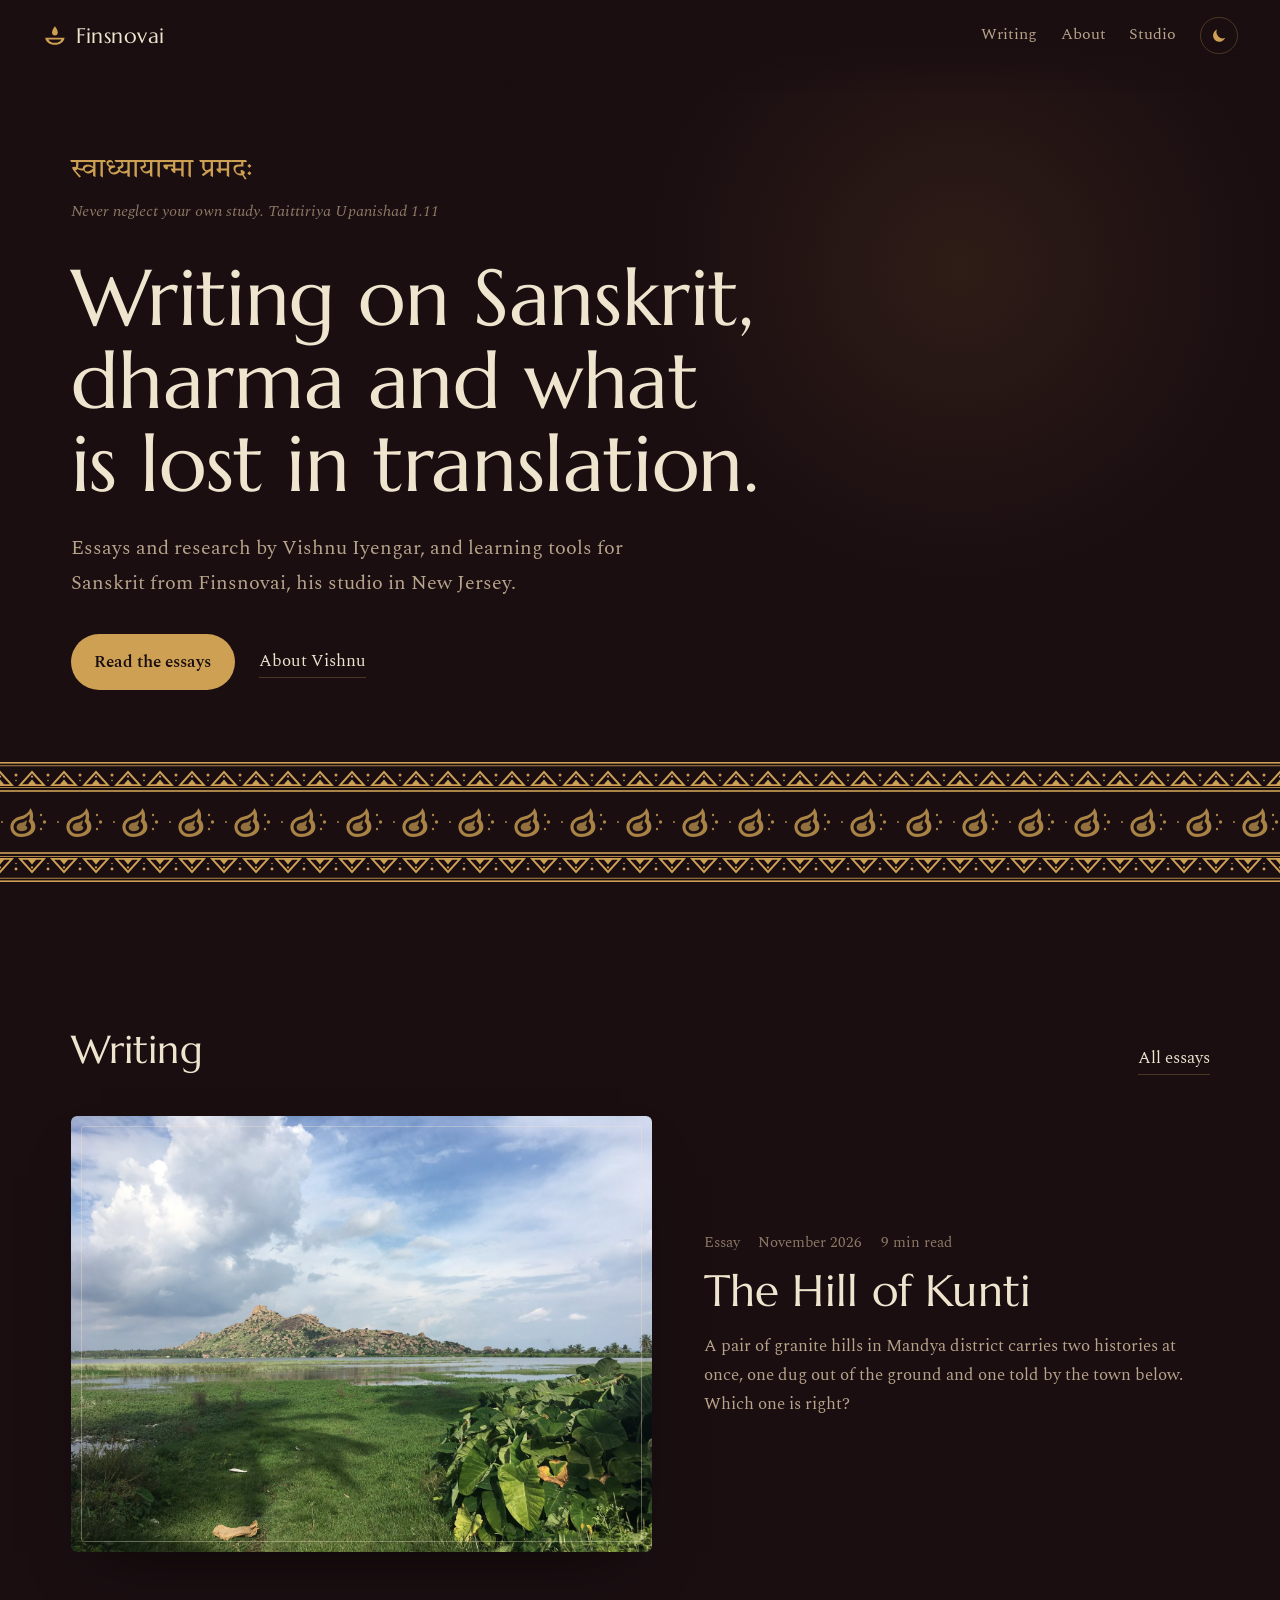
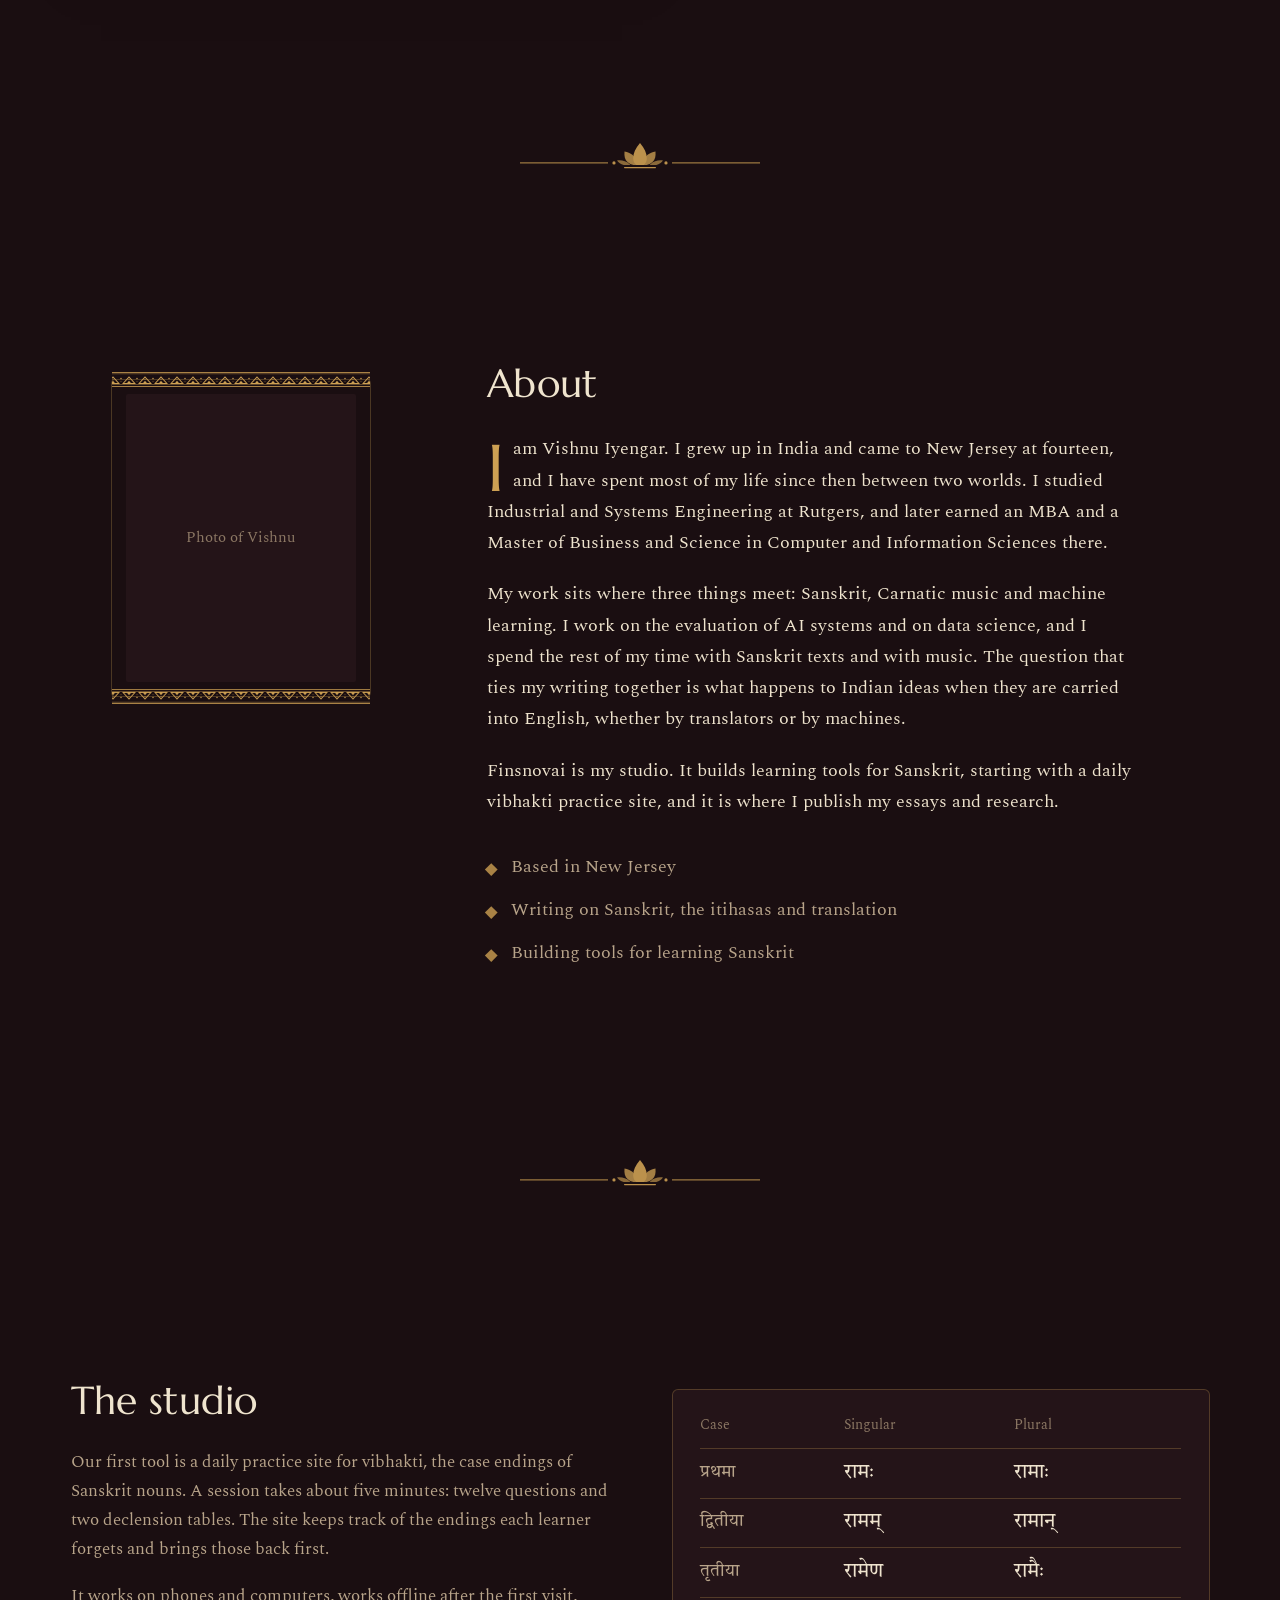
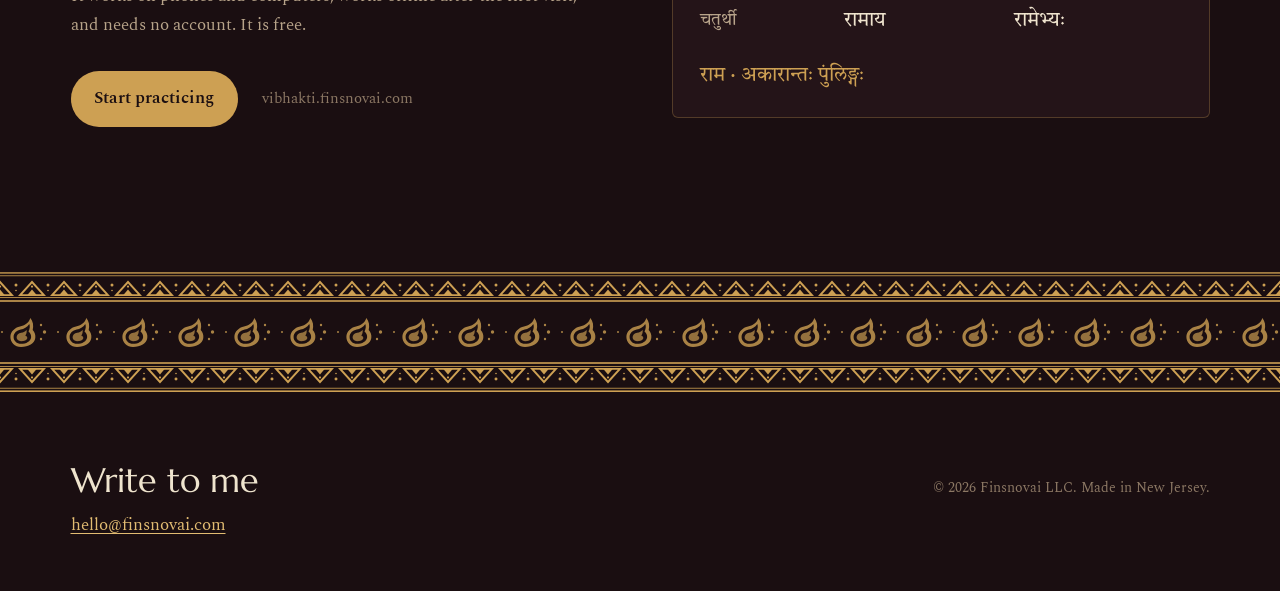
==== index.html @ d2723534 "Add files via upload" ====
<!doctype html>
<html lang="en" data-theme="dark">
<head>
<meta charset="utf-8">
<meta name="viewport" content="width=device-width, initial-scale=1">
<title>Finsnovai · Vishnu Iyengar</title>
<meta name="description" content="Essays and research by Vishnu Iyengar on Sanskrit, dharma and translation, and learning tools for Sanskrit from Finsnovai, his studio in New Jersey.">
<meta name="theme-color" content="#1A0E11">
<link rel="icon" href="assets/favicon.svg" type="image/svg+xml">
<meta property="og:title" content="Finsnovai · Vishnu Iyengar">
<meta property="og:description" content="Essays and research on Sanskrit, dharma and translation.">
<meta property="og:type" content="website">
<meta property="og:url" content="https://finsnovai.com/">
<script>(function(){var t;try{t=localStorage.getItem("finsnovai-theme")}catch(e){}var r=document.documentElement;r.setAttribute("data-theme",t==="light"?"light":"dark");r.classList.add("js");})();</script>
<link rel="preconnect" href="https://fonts.googleapis.com">
<link rel="preconnect" href="https://fonts.gstatic.com" crossorigin>
<link href="https://fonts.googleapis.com/css2?family=Marcellus&family=Spectral:ital,wght@0,400;0,600;1,400&family=Tiro+Devanagari+Sanskrit&display=swap" rel="stylesheet">
<link rel="stylesheet" href="assets/site.css">
</head>
<body>
<a class="skip" href="#main">Skip to content</a>

<header class="site-header">
  <div class="site-header__inner">
    <a class="brand" href="./" aria-label="Finsnovai, home">
      <svg class="brand__mark" viewBox="0 0 32 32" aria-hidden="true"><path fill="currentColor" d="M16 3c2.6 3.3 3.9 6.1 3.9 8.4 0 2.4-1.7 4.1-3.9 4.1s-3.9-1.7-3.9-4.1C12.1 9.1 13.4 6.3 16 3z"/><path fill="currentColor" d="M3 18.5h26c-.6 5.6-5.9 9.5-13 9.5S3.6 24.1 3 18.5zm4.2 2.2c1.4 2.7 4.8 4.6 8.8 4.6s7.4-1.9 8.8-4.6H7.2z" fill-rule="evenodd"/></svg>
      <span class="brand__word">Finsnovai</span>
    </a>
    <nav class="site-nav" aria-label="Main">
      <a href="writing/">Writing</a>
      <a href="#about">About</a>
      <a href="#studio">Studio</a>
      <button class="theme-toggle" type="button" data-theme-toggle aria-label="Switch to light mode">
        <svg class="icon-moon" viewBox="0 0 24 24" aria-hidden="true"><path fill="currentColor" d="M20.5 14.6A8.5 8.5 0 0 1 9.4 3.5a8.5 8.5 0 1 0 11.1 11.1z"/></svg>
        <svg class="icon-sun" viewBox="0 0 24 24" aria-hidden="true"><circle cx="12" cy="12" r="4.2" fill="currentColor"/><g stroke="currentColor" stroke-width="1.8" stroke-linecap="round"><path d="M12 2v2.5M12 19.5V22M2 12h2.5M19.5 12H22M4.9 4.9l1.8 1.8M17.3 17.3l1.8 1.8M4.9 19.1l1.8-1.8M17.3 6.7l1.8-1.8"/></g></svg>
      </button>
    </nav>
  </div>
</header>

<main id="main">

  <section class="hero" aria-labelledby="hero-title">
    <div class="wrap hero__inner" data-hero>
      <p class="hero__sloka" lang="sa" data-reveal>स्वाध्यायान्मा प्रमदः</p>
      <p class="hero__gloss" data-reveal data-reveal-delay="120">Never neglect your own study. Taittiriya Upanishad 1.11</p>
      <h1 id="hero-title" data-reveal data-reveal-delay="220">Writing on Sanskrit, dharma and what is lost in translation.</h1>
      <p class="hero__lede" data-reveal data-reveal-delay="360">Essays and research by Vishnu Iyengar, and learning tools for Sanskrit from Finsnovai, his studio in New Jersey.</p>
      <div class="actions" data-reveal data-reveal-delay="480">
        <a class="btn" href="writing/">Read the essays</a>
        <a class="link-quiet" href="#about">About Vishnu</a>
      </div>
    </div>
    <div class="pallu" data-weave aria-hidden="true">
      <span class="zari zari--temple"></span>
      <span class="zari zari--mango"></span>
      <span class="zari zari--temple is-flipped"></span>
    </div>
  </section>

  <section class="section" id="writing" aria-labelledby="writing-title">
    <div class="wrap">
      <div class="section__head" data-reveal>
        <h2 id="writing-title">Writing</h2>
        <a class="link-quiet" href="writing/">All essays</a>
      </div>

      <a class="feature" href="writing/the-hill-of-kunti/" data-reveal>
        <div class="feature__media">
          <img src="writing/the-hill-of-kunti/images/01-kunti-betta-above-pandavapura-lake.jpg" alt="Kunti Betta rising above the lake at Pandavapura." width="1600" height="1200" loading="lazy">
        </div>
        <div>
          <div class="meta"><span>Essay</span><span>November 2026</span><span>9 min read</span></div>
          <h3>The Hill of Kunti</h3>
          <p>A pair of granite hills in Mandya district carries two histories at once, one dug out of the ground and one told by the town below. Which one is right?</p>
        </div>
      </a>

      <!-- More essays go here as they are published. Copy one <li> per essay.
      <ul class="entries">
        <li class="entry" data-reveal>
          <a href="writing/slug/">
            <h3>Essay title</h3>
            <p>One line on what the essay argues.</p>
            <div class="meta"><span>Month 2026</span><span>10 min read</span></div>
          </a>
        </li>
      </ul>
      -->
    </div>
  </section>

  <div class="lotus" aria-hidden="true"></div>

  <section class="section" id="about" aria-labelledby="about-title">
    <div class="wrap about">
      <figure class="portrait" data-reveal>
        <span class="zari zari--temple top" aria-hidden="true"></span>
        <div class="portrait__frame">
          <!-- Replace this placeholder with: <img src="assets/vishnu.jpg" alt="Vishnu Iyengar"> -->
          <span>Photo of Vishnu</span>
        </div>
        <span class="zari zari--temple bottom" aria-hidden="true"></span>
      </figure>
      <div class="about__body measure">
        <h2 id="about-title" data-reveal>About</h2>
        <p data-reveal>I am Vishnu Iyengar. I grew up in India and came to New Jersey at fourteen, and I have spent most of my life since then between two worlds. I studied Industrial and Systems Engineering at Rutgers, and later earned an MBA and a Master of Business and Science in Computer and Information Sciences there.</p>
        <p data-reveal>My work sits where three things meet: Sanskrit, Carnatic music and machine learning. I work on the evaluation of AI systems and on data science, and I spend the rest of my time with Sanskrit texts and with music. The question that ties my writing together is what happens to Indian ideas when they are carried into English, whether by translators or by machines.</p>
        <p data-reveal>Finsnovai is my studio. It builds learning tools for Sanskrit, starting with a daily vibhakti practice site, and it is where I publish my essays and research.</p>
        <ul class="facts" data-reveal>
          <li>Based in New Jersey</li>
          <li>Writing on Sanskrit, the itihasas and translation</li>
          <li>Building tools for learning Sanskrit</li>
        </ul>
      </div>
    </div>
  </section>

  <div class="lotus" aria-hidden="true"></div>

  <section class="section" id="studio" aria-labelledby="studio-title">
    <div class="wrap studio">
      <div data-reveal>
        <h2 id="studio-title">The studio</h2>
        <p style="margin-top:1.4rem">Our first tool is a daily practice site for vibhakti, the case endings of Sanskrit nouns. A session takes about five minutes: twelve questions and two declension tables. The site keeps track of the endings each learner forgets and brings those back first.</p>
        <p>It works on phones and computers, works offline after the first visit, and needs no account. It is free.</p>
        <div class="actions" style="margin-top:1.8rem">
          <a class="btn" href="https://vibhakti.finsnovai.com/">Start practicing</a>
          <span class="meta">vibhakti.finsnovai.com</span>
        </div>
      </div>
      <div class="declension" data-reveal data-reveal-delay="150" lang="sa">
        <table>
          <caption>राम · अकारान्तः पुंलिङ्गः</caption>
          <thead><tr><th scope="col">Case</th><th scope="col">Singular</th><th scope="col">Plural</th></tr></thead>
          <tbody>
            <tr><td>प्रथमा</td><td>रामः</td><td>रामाः</td></tr>
            <tr><td>द्वितीया</td><td>रामम्</td><td>रामान्</td></tr>
            <tr><td>तृतीया</td><td>रामेण</td><td>रामैः</td></tr>
            <tr><td>चतुर्थी</td><td>रामाय</td><td>रामेभ्यः</td></tr>
          </tbody>
        </table>
      </div>
    </div>
  </section>

</main>

<footer class="site-footer">
  <div class="pallu" data-weave aria-hidden="true">
    <span class="zari zari--temple"></span>
    <span class="zari zari--mango"></span>
    <span class="zari zari--temple is-flipped"></span>
  </div>
  <div class="wrap site-footer__inner">
    <div>
      <h2>Write to me</h2>
      <a href="mailto:hello@finsnovai.com">hello@finsnovai.com</a>
    </div>
    <small>© 2026 Finsnovai LLC. Made in New Jersey.</small>
  </div>
</footer>

<script src="assets/site.js" defer></script>
</body>
</html>
---- assets/site.css ----
/* Finsnovai site styles
   Dark mode is the default. Light mode is set with data-theme="light" on <html>.
   The zari (gold) borders are SVG tiles used as masks, so they always take the
   theme's gold colour and keep a transparent background. */

:root,
:root[data-theme="dark"] {
  --bg: #1A0E11;          /* arakku night: deep lac-maroon, almost black */
  --bg-2: #241418;        /* raised surfaces */
  --bg-3: #2F1B20;
  --text: #EFE4CE;        /* lamp ivory */
  --muted: #B8A48A;
  --faint: #8C7864;
  --zari: #CDA053;        /* zari gold */
  --zari-strong: #E2BC72;
  --zari-faint: rgba(205, 160, 83, 0.22);
  --rule: rgba(205, 160, 83, 0.28);
  --peacock: #6FB3A9;     /* used only for focus rings */
  --glow: rgba(226, 150, 70, 0.10);
  --shadow: 0 30px 60px -30px rgba(0, 0, 0, 0.6);
  color-scheme: dark;
}

:root[data-theme="light"] {
  --bg: #F4EEDF;          /* kora silk */
  --bg-2: #EBE1CB;
  --bg-3: #E2D4B6;
  --text: #2A1614;
  --muted: #6B5243;
  --faint: #8D7563;
  --zari: #8C6420;
  --zari-strong: #6F4D12;
  --zari-faint: rgba(140, 100, 32, 0.18);
  --rule: rgba(140, 100, 32, 0.30);
  --peacock: #1F6F66;
  --glow: rgba(180, 120, 40, 0.10);
  --shadow: 0 30px 60px -34px rgba(60, 30, 10, 0.35);
  color-scheme: light;
}

:root {
  --serif: "Spectral", "Iowan Old Style", Georgia, serif;
  --display: "Marcellus", "Spectral", Georgia, serif;
  --deva: "Tiro Devanagari Sanskrit", "Noto Serif Devanagari", serif;
  --measure: 38rem;
  --wide: 72rem;
  --gutter: clamp(1rem, 4vw, 2.5rem);
  --ease: cubic-bezier(.2, .7, .2, 1);
}

*, *::before, *::after { box-sizing: border-box; }

html {
  font-size: 106.25%; /* 17px */
  -webkit-text-size-adjust: 100%;
  scroll-behavior: smooth;
}

body {
  margin: 0;
  background: var(--bg);
  color: var(--text);
  font-family: var(--serif);
  font-size: 1rem;
  line-height: 1.7;
  font-kerning: normal;
  font-variant-ligatures: common-ligatures;
  text-rendering: optimizeLegibility;
  -webkit-font-smoothing: antialiased;
  transition: background-color .4s var(--ease), color .4s var(--ease);
}

img { max-width: 100%; height: auto; display: block; }

a { color: var(--zari-strong); text-decoration-thickness: 1px; text-underline-offset: .18em; }
a:hover { color: var(--text); }
:focus-visible { outline: 2px solid var(--peacock); outline-offset: 3px; border-radius: 4px; }

.skip { position: absolute; left: -999px; top: 0; }
.skip:focus { left: 1rem; top: 1rem; z-index: 100; background: var(--bg-2); padding: .5rem 1rem; }

::selection { background: var(--zari); color: var(--bg); }

/* ---------- Zari ornaments ---------- */

.zari {
  display: block;
  width: 100%;
  background-color: var(--zari);
  -webkit-mask-repeat: repeat-x;
          mask-repeat: repeat-x;
  -webkit-mask-position: center;
          mask-position: center;
}
.zari--temple {
  height: 30px;
  -webkit-mask-image: url("ornaments/temple-border.svg");
          mask-image: url("ornaments/temple-border.svg");
  -webkit-mask-size: 32px 30px;
          mask-size: 32px 30px;
}
.zari--temple.is-flipped { transform: scaleY(-1); }
.zari--mango {
  height: 40px;
  -webkit-mask-image: url("ornaments/mango-border.svg");
          mask-image: url("ornaments/mango-border.svg");
  -webkit-mask-size: 56px 40px;
          mask-size: 56px 40px;
}
.zari--line { height: 1px; background: var(--rule); -webkit-mask: none; mask: none; }

/* The full saree border: double line, temple row, mango row, inverted temple row. */
.pallu {
  display: grid;
  gap: 10px;
  padding: 18px 0;
  color: var(--zari);
}
.pallu .zari--mango { opacity: .8; }

.lotus {
  width: 240px;
  height: 36px;
  margin: 3.5rem auto;
  background-color: var(--zari);
  -webkit-mask: url("ornaments/lotus-divider.svg") center / contain no-repeat;
          mask: url("ornaments/lotus-divider.svg") center / contain no-repeat;
  opacity: .9;
}

/* ---------- Header ---------- */

.site-header {
  position: fixed;
  inset: 0 0 auto 0;
  z-index: 50;
  padding: 1rem var(--gutter) 2.2rem;
  /* The header fades into the page instead of ending on a hard edge. */
  background: linear-gradient(to bottom, var(--bg) 0%, var(--bg) 45%, transparent 100%);
  pointer-events: none;
}
.site-header__inner {
  max-width: var(--wide);
  margin: 0 auto;
  display: flex;
  align-items: center;
  gap: 1.5rem;
  pointer-events: auto;
}
.brand {
  display: inline-flex;
  align-items: baseline;
  gap: .55rem;
  color: var(--text);
  text-decoration: none;
  font-family: var(--display);
  font-size: 1.25rem;
  letter-spacing: .02em;
}
.brand__mark {
  width: 1.4rem;
  height: 1.4rem;
  align-self: center;
  color: var(--zari);
}
.site-nav { margin-left: auto; display: flex; align-items: center; gap: 1.4rem; }
.site-nav a {
  color: var(--muted);
  text-decoration: none;
  font-size: .95rem;
  padding: .25rem 0;
  border-bottom: 1px solid transparent;
  transition: color .2s, border-color .2s;
}
.site-nav a:hover, .site-nav a[aria-current="page"] { color: var(--text); border-bottom-color: var(--zari); }

.theme-toggle {
  width: 2.2rem;
  height: 2.2rem;
  display: inline-grid;
  place-items: center;
  border-radius: 50%;
  border: 1px solid var(--rule);
  background: transparent;
  color: var(--zari);
  cursor: pointer;
  transition: border-color .2s, background-color .2s;
}
.theme-toggle:hover { border-color: var(--zari); background: var(--zari-faint); }
.theme-toggle svg { width: 1.05rem; height: 1.05rem; }
.theme-toggle .icon-sun { display: none; }
:root[data-theme="light"] .theme-toggle .icon-sun { display: block; }
:root[data-theme="light"] .theme-toggle .icon-moon { display: none; }

@media (max-width: 560px) {
  .site-nav { gap: 1rem; }
  .site-nav a { font-size: .9rem; }
  .brand__word { display: none; }
}

/* ---------- Layout ---------- */

main { display: block; }
.wrap { max-width: var(--wide); margin: 0 auto; padding: 0 var(--gutter); }
.measure { max-width: var(--measure); }

h1, h2, h3 {
  font-family: var(--display);
  font-weight: 400;
  line-height: 1.15;
  letter-spacing: .005em;
  margin: 0;
  text-wrap: balance;
}
h2 { font-size: clamp(1.7rem, 3.4vw, 2.3rem); }
h3 { font-size: 1.35rem; }
p { margin: 0 0 1.1em; }

.section { padding: clamp(4.5rem, 10vw, 7.5rem) 0; }
.section__head { display: flex; align-items: baseline; justify-content: space-between; gap: 1rem; margin-bottom: 2.4rem; }
.section__head p { color: var(--muted); margin: 0; }

/* ---------- Hero ---------- */

.hero {
  position: relative;
  min-height: 100svh;
  display: grid;
  align-content: end;
  padding: 6.5rem 0 0;
  overflow: hidden;
}
.hero::before {
  /* A soft lamp glow behind the headline. */
  content: "";
  position: absolute;
  inset: -20% -10% auto auto;
  width: 70vmax;
  height: 70vmax;
  background: radial-gradient(closest-side, var(--glow), transparent 70%);
  pointer-events: none;
}
.hero__inner { position: relative; width: 100%; padding-bottom: clamp(2.5rem, 6vh, 4rem); will-change: opacity, transform; }
.hero__sloka {
  font-family: var(--deva);
  color: var(--zari);
  font-size: clamp(1.25rem, 2.4vw, 1.6rem);
  margin: 0 0 .3rem;
}
.hero__gloss { color: var(--faint); font-size: .92rem; font-style: italic; margin: 0 0 1.8rem; }
.hero h1 {
  font-size: clamp(2.5rem, 6.2vw, 4.9rem);
  line-height: 1.05;
  max-width: 16ch;
  letter-spacing: -.005em;
}
.hero__lede {
  max-width: 34rem;
  margin: 1.5rem 0 2rem;
  font-size: clamp(1.05rem, 1.6vw, 1.2rem);
  color: var(--muted);
}
.actions { display: flex; flex-wrap: wrap; gap: .8rem 1.4rem; align-items: center; }
.btn {
  display: inline-flex;
  align-items: center;
  gap: .6rem;
  padding: .8rem 1.4rem;
  border-radius: 999px;
  background: var(--zari);
  color: var(--bg);
  font-weight: 600;
  text-decoration: none;
  transition: background-color .2s, transform .2s;
}
.btn:hover { background: var(--zari-strong); color: var(--bg); }
.btn:active { transform: translateY(1px); }
.link-quiet { color: var(--text); text-decoration: none; border-bottom: 1px solid var(--rule); padding-bottom: .1rem; }
.link-quiet:hover { border-bottom-color: var(--zari); }

/* The saree border weaves itself in once, from the centre outward. */
.js .pallu[data-weave] .zari { clip-path: inset(0 50% 0 50%); transition: clip-path 1.6s var(--ease); }
.js .pallu[data-weave] .zari:nth-child(2) { transition-delay: .12s; }
.js .pallu[data-weave] .zari:nth-child(3) { transition-delay: .24s; }
.js .pallu[data-weave].is-in .zari { clip-path: inset(0 0 0 0); }

/* ---------- Reveal on scroll ---------- */

.js [data-reveal] {
  opacity: 0;
  filter: blur(8px);
  transform: translateY(14px);
  transition: opacity 1.1s var(--ease), filter 1.1s var(--ease), transform 1.1s var(--ease);
}
.js [data-reveal].is-in { opacity: 1; filter: blur(0); transform: none; }

@media (prefers-reduced-motion: reduce) {
  html { scroll-behavior: auto; }
  .js [data-reveal] { opacity: 1; filter: none; transform: none; transition: none; }
  .js .pallu[data-weave] .zari { clip-path: none; transition: none; }
  .hero__inner { transform: none !important; opacity: 1 !important; }
}

/* ---------- Writing list ---------- */

.feature {
  display: grid;
  grid-template-columns: minmax(0, 1.15fr) minmax(0, 1fr);
  gap: clamp(1.5rem, 4vw, 3.5rem);
  align-items: center;
  text-decoration: none;
  color: inherit;
}
.feature__media {
  position: relative;
  border-radius: 6px;
  overflow: hidden;
  box-shadow: var(--shadow);
}
.feature__media img { aspect-ratio: 4 / 3; object-fit: cover; width: 100%; transition: transform 1.2s var(--ease); }
.feature:hover .feature__media img { transform: scale(1.03); }
.feature__media::after {
  content: "";
  position: absolute;
  inset: 10px;
  border: 1px solid rgba(239, 228, 206, .35);
  border-radius: 3px;
  pointer-events: none;
}
.feature h3 { font-size: clamp(1.8rem, 3.6vw, 2.6rem); line-height: 1.1; margin: .6rem 0 1rem; }
.feature p { color: var(--muted); }
.feature:hover h3 { color: var(--zari-strong); }

.meta { color: var(--faint); font-size: .9rem; display: flex; flex-wrap: wrap; gap: .3rem 1.1rem; }

.entries { list-style: none; margin: 3.5rem 0 0; padding: 0; border-top: 1px solid var(--rule); }
.entry a {
  display: grid;
  grid-template-columns: minmax(0, 1fr) auto;
  gap: .4rem 2rem;
  padding: 1.6rem 0;
  border-bottom: 1px solid var(--rule);
  color: inherit;
  text-decoration: none;
}
.entry h3 { font-size: clamp(1.3rem, 2.4vw, 1.6rem); transition: color .2s; }
.entry p { grid-column: 1; margin: 0; color: var(--muted); max-width: 42rem; }
.entry .meta { grid-column: 2; grid-row: 1 / span 2; align-self: start; text-align: right; display: block; white-space: nowrap; }
.entry a:hover h3 { color: var(--zari-strong); }
.entry--soon a { pointer-events: none; }
.entry--soon h3 { color: var(--muted); }

@media (max-width: 760px) {
  .feature { grid-template-columns: 1fr; }
  .entry a { grid-template-columns: 1fr; }
  .entry .meta { grid-column: 1; grid-row: auto; text-align: left; }
}

/* ---------- About ---------- */

.about {
  display: grid;
  grid-template-columns: minmax(0, 20rem) minmax(0, 1fr);
  gap: clamp(2rem, 6vw, 5rem);
  align-items: start;
}
.portrait {
  position: relative;
  padding: 14px;
  border: 1px solid var(--rule);
  border-radius: 4px;
}
.portrait__frame {
  aspect-ratio: 4 / 5;
  border-radius: 2px;
  overflow: hidden;
  background: var(--bg-2);
  display: grid;
  place-items: center;
  color: var(--faint);
  font-size: .9rem;
  text-align: center;
}
.portrait__frame img { width: 100%; height: 100%; object-fit: cover; }
.portrait .zari--temple { position: absolute; left: 0; right: 0; height: 15px; -webkit-mask-size: 16px 15px; mask-size: 16px 15px; }
.portrait .zari--temple.top { top: -8px; }
.portrait .zari--temple.bottom { bottom: -8px; transform: scaleY(-1); }
.about__body { font-size: 1.08rem; }
.about__body h2 { margin-bottom: 1.6rem; }
.about__body p:first-of-type::first-letter {
  font-family: var(--display);
  float: left;
  font-size: 3.6em;
  line-height: .85;
  padding: .08em .12em 0 0;
  color: var(--zari);
}
.facts { list-style: none; padding: 0; margin: 2rem 0 0; display: grid; gap: .7rem; color: var(--muted); }
.facts li { padding-left: 1.4rem; position: relative; }
.facts li::before { content: ""; position: absolute; left: 0; top: .72em; width: .5rem; height: .5rem; transform: rotate(45deg); background: var(--zari); opacity: .8; }

@media (max-width: 760px) {
  .about { grid-template-columns: 1fr; }
  .portrait { max-width: 18rem; }
}

/* ---------- Studio ---------- */

.studio {
  display: grid;
  grid-template-columns: minmax(0, 1fr) minmax(0, 1fr);
  gap: clamp(2rem, 5vw, 4rem);
  align-items: center;
}
.studio p { color: var(--muted); }
.declension {
  border: 1px solid var(--rule);
  border-radius: 6px;
  padding: 1.4rem 1.6rem;
  background: var(--bg-2);
}
.declension table { width: 100%; border-collapse: collapse; font-family: var(--deva); font-size: 1.15rem; }
.declension th { font-family: var(--serif); font-weight: 400; color: var(--faint); font-size: .85rem; text-align: left; padding: 0 0 .6rem; }
.declension td { padding: .45rem 0; border-top: 1px solid var(--rule); }
.declension td:first-child { color: var(--muted); font-size: 1rem; }
.declension caption { caption-side: bottom; text-align: left; color: var(--zari); font-family: var(--deva); padding-top: .8rem; }

@media (max-width: 760px) { .studio { grid-template-columns: 1fr; } }

/* ---------- Footer ---------- */

.site-footer { padding: 0 0 3rem; color: var(--muted); }
.site-footer .pallu { margin-bottom: 3rem; }
.site-footer__inner { display: flex; flex-wrap: wrap; gap: 1rem 2rem; justify-content: space-between; align-items: baseline; }
.site-footer h2 { font-size: clamp(1.5rem, 3vw, 2rem); color: var(--text); margin-bottom: .6rem; }
.site-footer small { color: var(--faint); font-size: .85rem; }

/* ---------- Article ---------- */

.progress {
  position: fixed;
  inset: 0 0 auto 0;
  height: 2px;
  z-index: 60;
  background: var(--zari);
  transform-origin: 0 50%;
  transform: scaleX(0);
}

.article-head { padding: 9rem 0 2.5rem; }
.article-head .wrap { max-width: 50rem; }
.crumb { color: var(--faint); font-size: .92rem; text-decoration: none; display: inline-block; margin-bottom: 2rem; }
.crumb:hover { color: var(--zari-strong); }
.article-head h1 { font-size: clamp(2.5rem, 6.4vw, 4.6rem); line-height: 1.04; }
.dek { font-size: clamp(1.15rem, 2vw, 1.35rem); color: var(--muted); margin: 1.4rem 0 1.8rem; max-width: 38rem; font-style: italic; }
.byline { display: flex; flex-wrap: wrap; gap: .3rem 1.2rem; color: var(--faint); font-size: .92rem; }
.byline strong { color: var(--text); font-weight: 600; }

.hero-figure { max-width: 64rem; margin: 0 auto 1rem; padding: 0 var(--gutter); }
.hero-figure img { border-radius: 6px; width: 100%; aspect-ratio: 16 / 9; object-fit: cover; box-shadow: var(--shadow); }
.hero-figure figcaption { max-width: var(--measure); }

.prose { max-width: var(--measure); margin: 0 auto; padding: 0 var(--gutter); font-size: 1.12rem; line-height: 1.78; }
.prose > p:first-of-type::first-letter {
  font-family: var(--display);
  float: left;
  font-size: 3.7em;
  line-height: .82;
  padding: .1em .12em 0 0;
  color: var(--zari);
}
.prose h2 { font-size: clamp(1.55rem, 3vw, 1.95rem); margin: 3.2rem 0 1.1rem; }
.prose em { font-style: italic; }
.prose blockquote { margin: 2rem 0; padding-left: 1.4rem; border-left: 2px solid var(--zari); color: var(--muted); font-style: italic; }

.prose figure, .figure { margin: 2.6rem 0; }
.prose figure.wide { margin-left: calc(50% - min(32rem, 50vw - var(--gutter))); margin-right: calc(50% - min(32rem, 50vw - var(--gutter))); }
.prose figure img { width: 100%; border-radius: 4px; }
.prose figure.diagram img { background: #F4EEDF; padding: 1rem; }
figcaption { margin-top: .8rem; font-size: .95rem; color: var(--muted); line-height: 1.55; }
figcaption .credit { display: block; margin-top: .25rem; font-size: .8rem; color: var(--faint); }

.endmatter { max-width: var(--measure); margin: 0 auto; padding: 0 var(--gutter); font-size: .95rem; }
.endmatter h2 { font-size: 1.4rem; margin: 0 0 1.2rem; }
.endmatter ol, .endmatter ul { padding: 0; margin: 0 0 3rem; list-style: none; }
.endmatter li { padding-left: 1.6rem; text-indent: -1.6rem; margin-bottom: .8rem; color: var(--muted); overflow-wrap: anywhere; }
.endmatter li em { color: var(--text); }

.next {
  max-width: var(--measure);
  margin: 2rem auto 0;
  padding: 0 var(--gutter);
}
.next a { display: block; padding: 1.6rem 0; border-top: 1px solid var(--rule); border-bottom: 1px solid var(--rule); text-decoration: none; color: var(--text); }
.next span { display: block; color: var(--faint); font-size: .9rem; }
.next strong { font-family: var(--display); font-weight: 400; font-size: 1.5rem; }
.next a:hover strong { color: var(--zari-strong); }

/* Writing index page */
.page-head { padding: 9rem 0 1rem; }
.page-head h1 { font-size: clamp(2.6rem, 6vw, 4.4rem); }
.page-head p { color: var(--muted); max-width: 36rem; margin-top: 1rem; font-size: 1.1rem; }
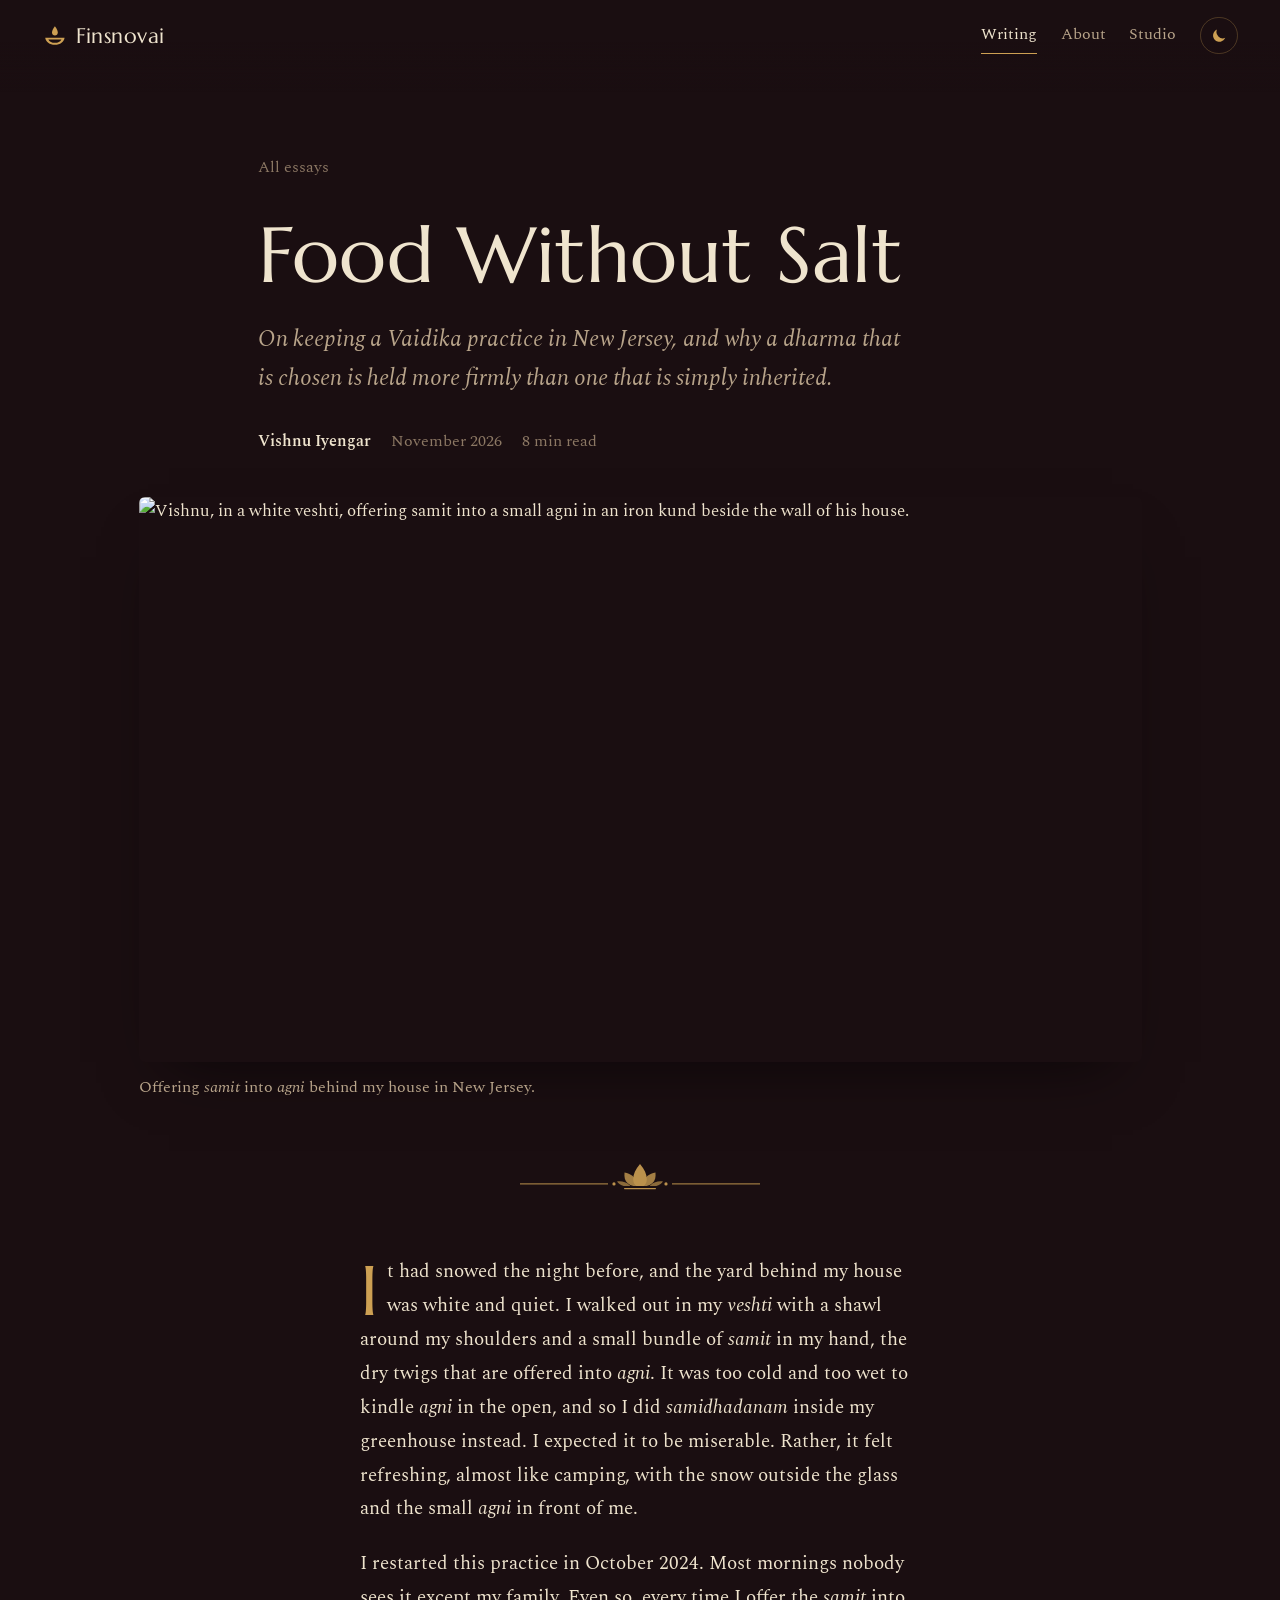
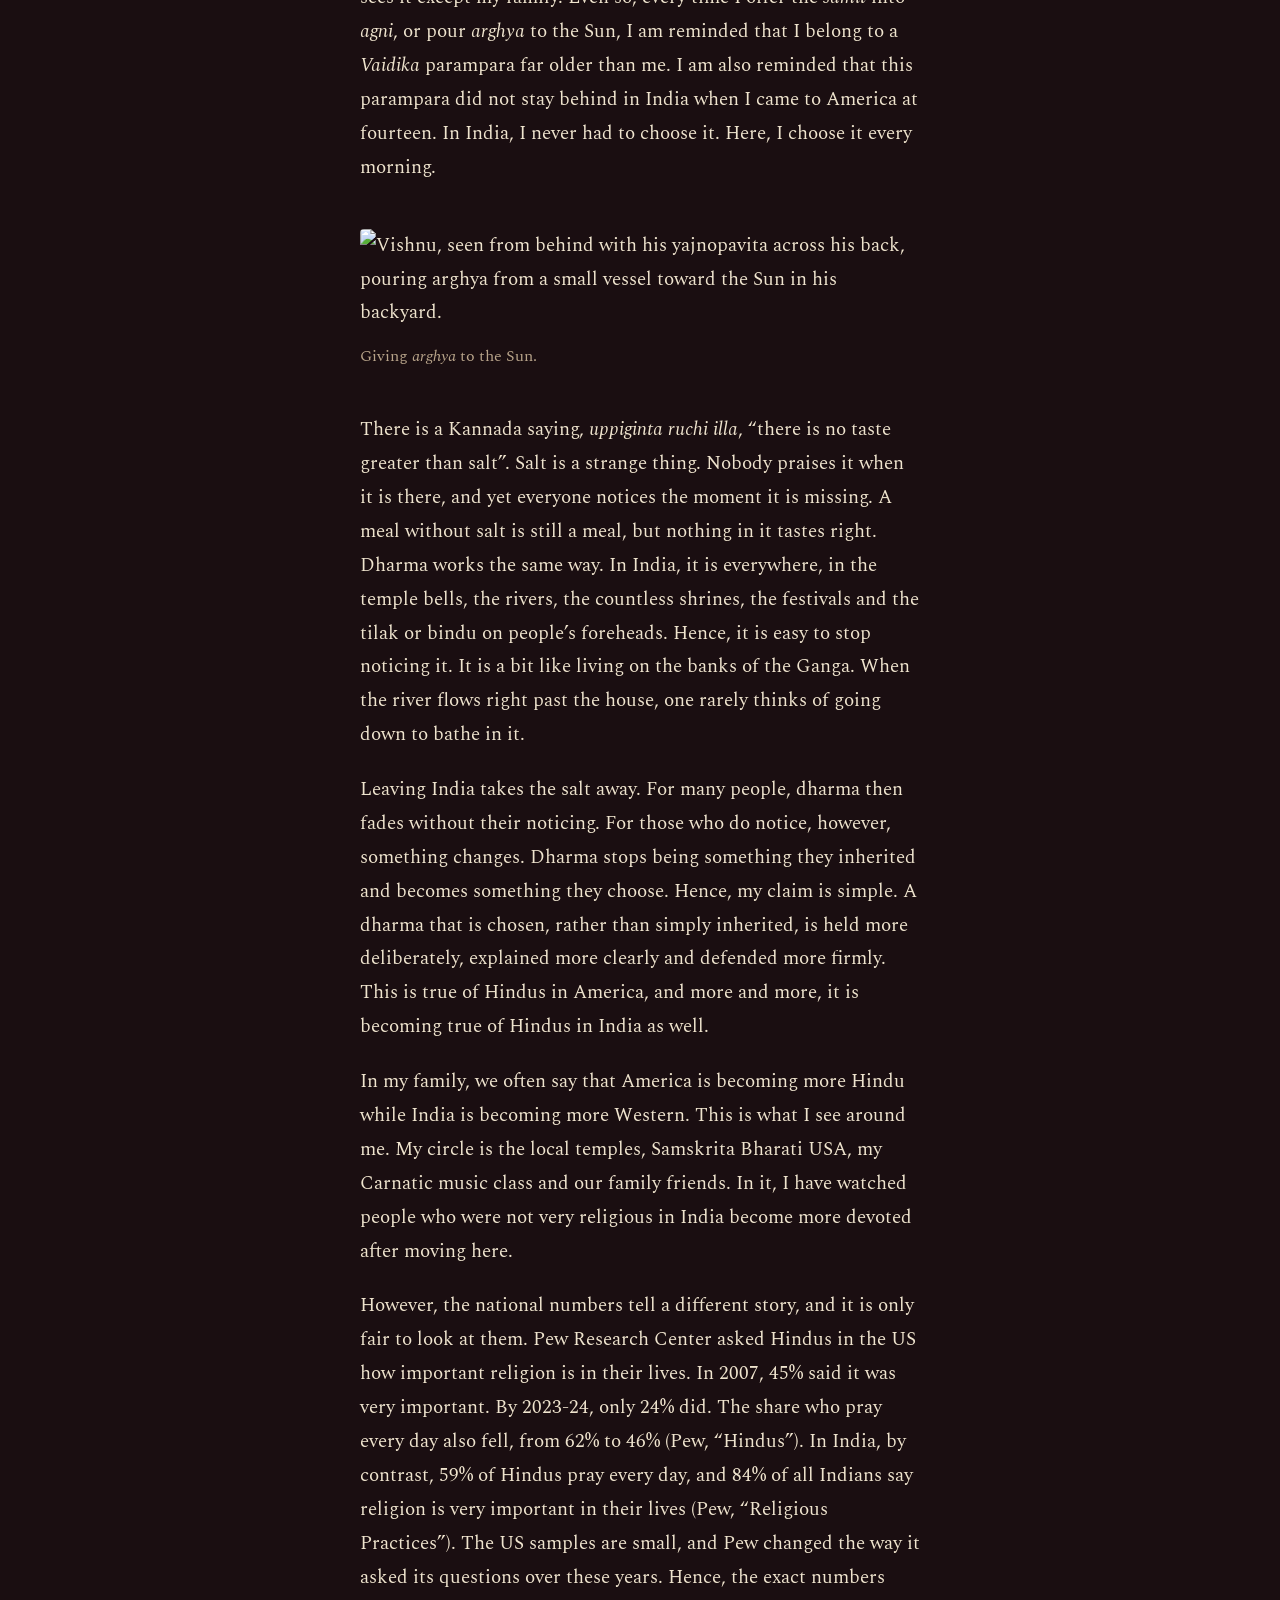
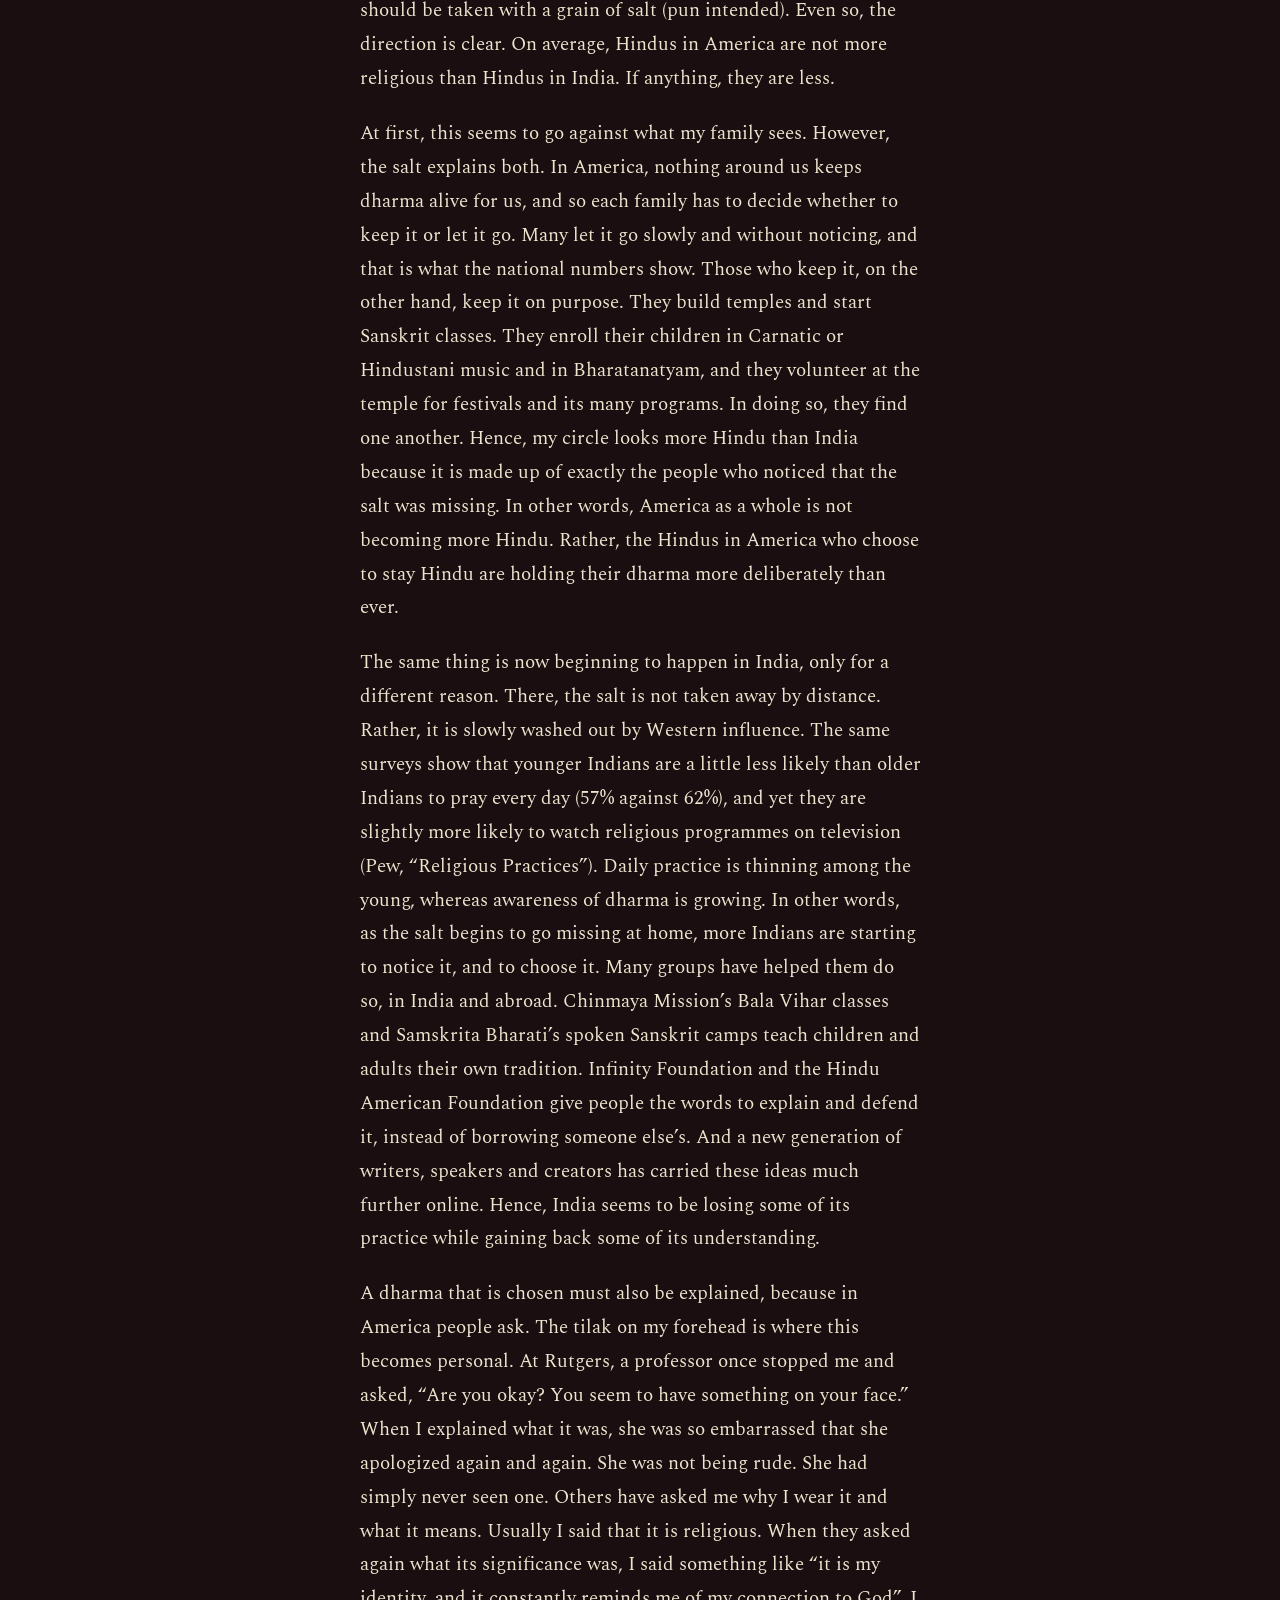
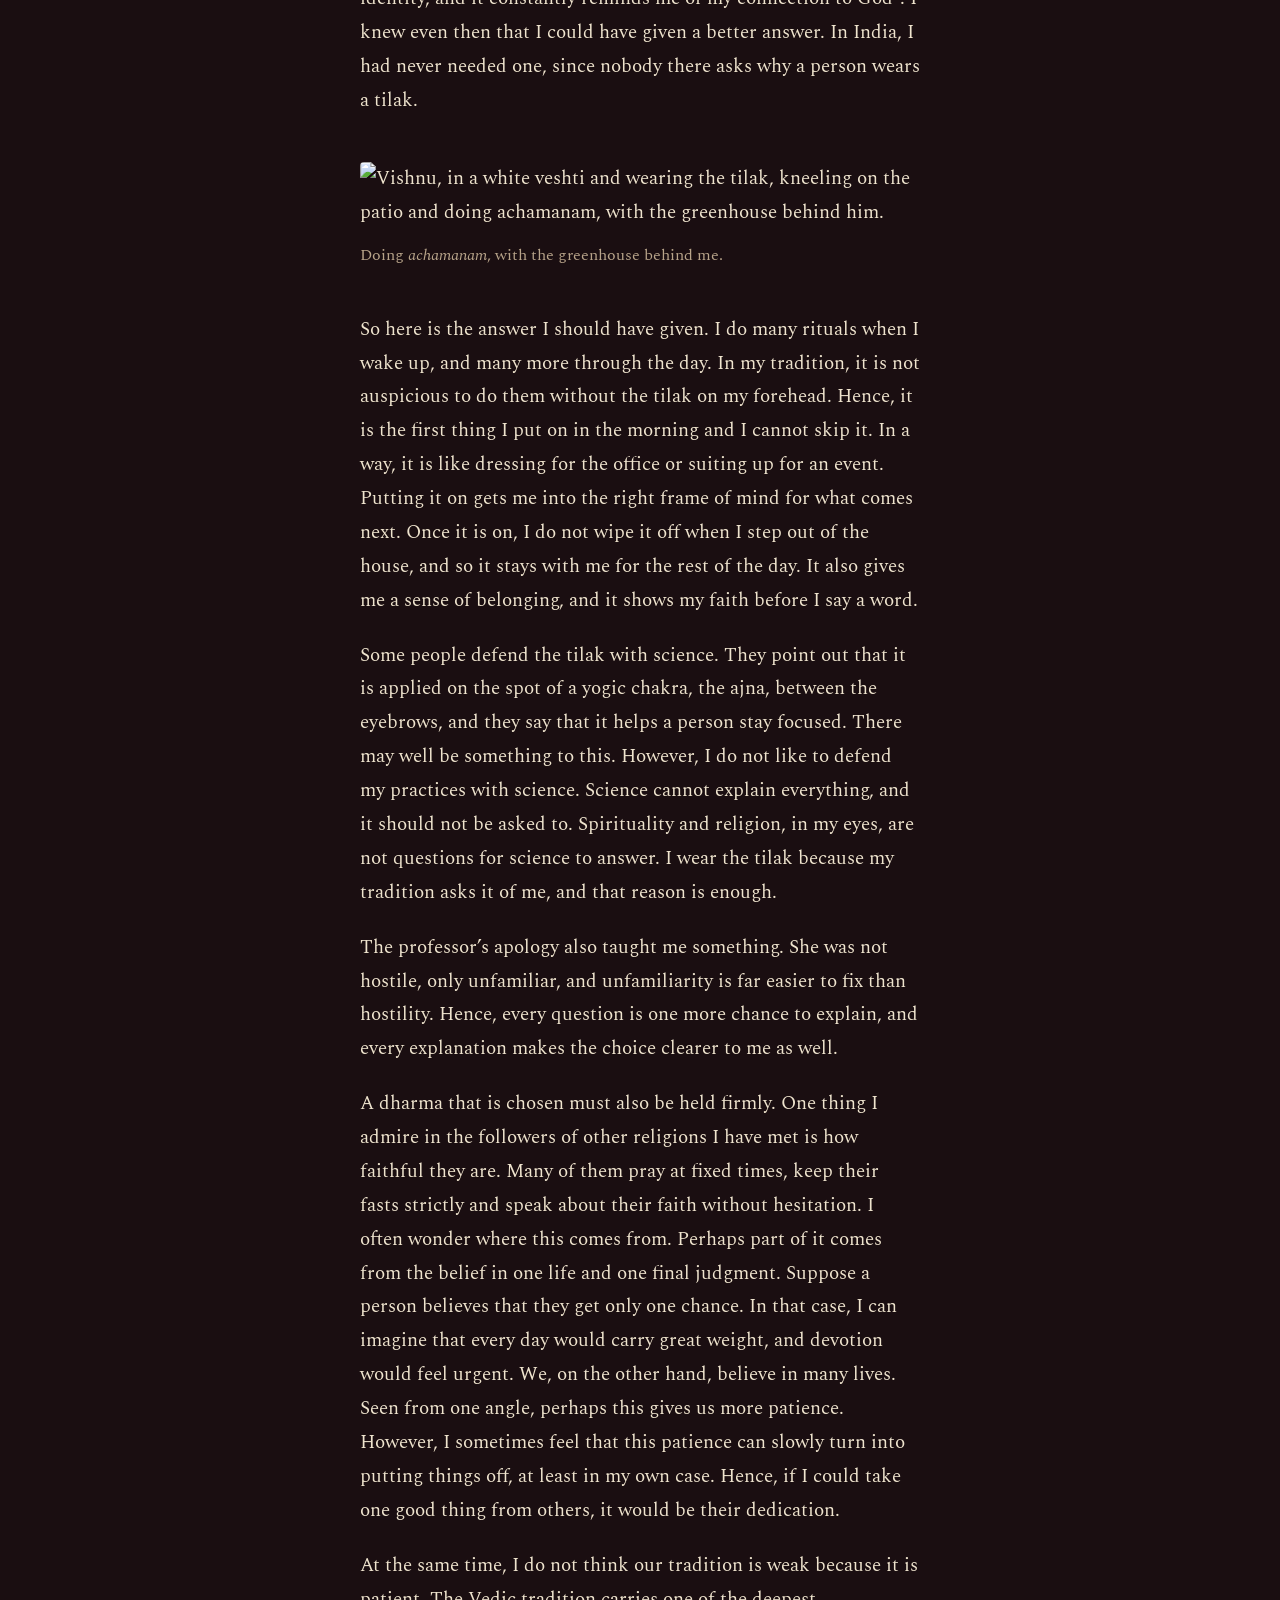
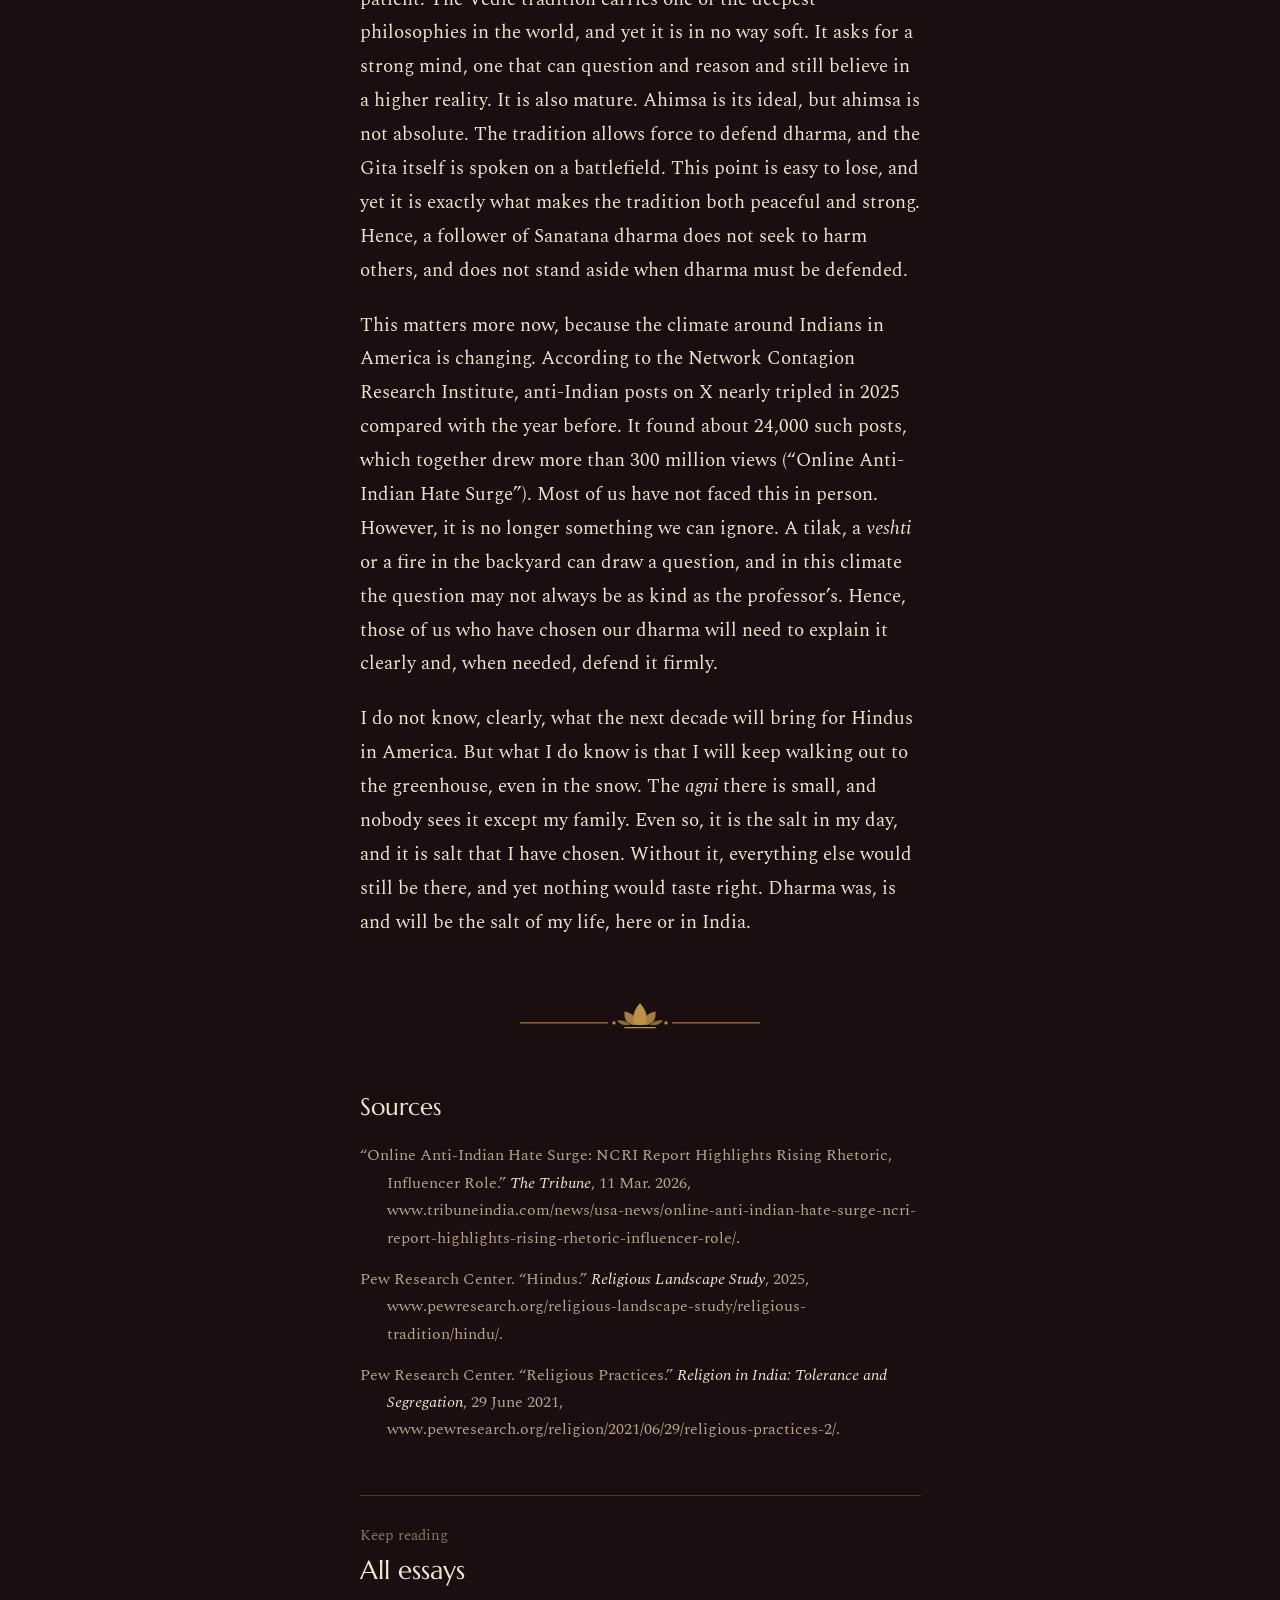
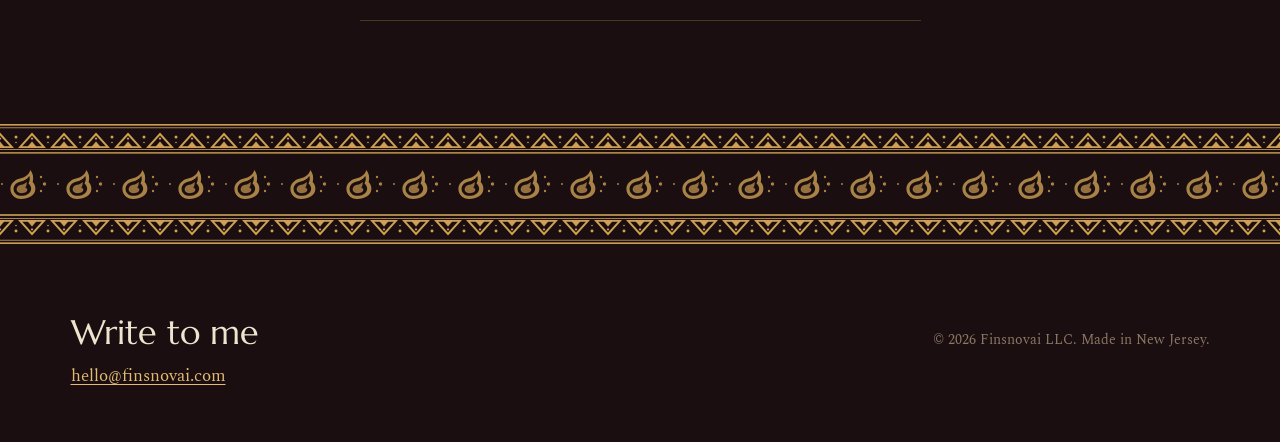
==== commit acedf614: "Add files via upload" ====
--- a/index.html
+++ b/index.html
@@ -3,33 +3,37 @@
 <head>
 <meta charset="utf-8">
 <meta name="viewport" content="width=device-width, initial-scale=1">
-<title>Finsnovai · Vishnu Iyengar</title>
-<meta name="description" content="Essays and research by Vishnu Iyengar on Sanskrit, dharma and translation, and learning tools for Sanskrit from Finsnovai, his studio in New Jersey.">
+<title>Food Without Salt · Vishnu Iyengar</title>
+<meta name="description" content="On keeping a Vaidika practice in New Jersey, and why a dharma that is chosen is held more firmly than one that is simply inherited.">
+<meta name="author" content="Vishnu Iyengar">
 <meta name="theme-color" content="#1A0E11">
-<link rel="icon" href="assets/favicon.svg" type="image/svg+xml">
-<meta property="og:title" content="Finsnovai · Vishnu Iyengar">
-<meta property="og:description" content="Essays and research on Sanskrit, dharma and translation.">
-<meta property="og:type" content="website">
-<meta property="og:url" content="https://finsnovai.com/">
+<link rel="icon" href="../../assets/favicon.svg" type="image/svg+xml">
+<meta property="og:title" content="Food Without Salt">
+<meta property="og:description" content="On keeping a Vaidika practice in New Jersey, and why a dharma that is chosen is held more firmly than one that is simply inherited.">
+<meta property="og:type" content="article">
+<meta property="og:url" content="https://finsnovai.com/writing/food-without-salt/">
+<meta property="og:image" content="https://finsnovai.com/writing/food-without-salt/images/01-samidhadanam-agni.jpg">
+<meta property="article:author" content="Vishnu Iyengar">
 <script>(function(){var t;try{t=localStorage.getItem("finsnovai-theme")}catch(e){}var r=document.documentElement;r.setAttribute("data-theme",t==="light"?"light":"dark");r.classList.add("js");})();</script>
 <link rel="preconnect" href="https://fonts.googleapis.com">
 <link rel="preconnect" href="https://fonts.gstatic.com" crossorigin>
 <link href="https://fonts.googleapis.com/css2?family=Marcellus&family=Spectral:ital,wght@0,400;0,600;1,400&family=Tiro+Devanagari+Sanskrit&display=swap" rel="stylesheet">
-<link rel="stylesheet" href="assets/site.css">
+<link rel="stylesheet" href="../../assets/site.css">
 </head>
 <body>
 <a class="skip" href="#main">Skip to content</a>
+<div class="progress" data-progress aria-hidden="true"></div>
 
 <header class="site-header">
   <div class="site-header__inner">
-    <a class="brand" href="./" aria-label="Finsnovai, home">
+    <a class="brand" href="../../" aria-label="Finsnovai, home">
       <svg class="brand__mark" viewBox="0 0 32 32" aria-hidden="true"><path fill="currentColor" d="M16 3c2.6 3.3 3.9 6.1 3.9 8.4 0 2.4-1.7 4.1-3.9 4.1s-3.9-1.7-3.9-4.1C12.1 9.1 13.4 6.3 16 3z"/><path fill="currentColor" d="M3 18.5h26c-.6 5.6-5.9 9.5-13 9.5S3.6 24.1 3 18.5zm4.2 2.2c1.4 2.7 4.8 4.6 8.8 4.6s7.4-1.9 8.8-4.6H7.2z" fill-rule="evenodd"/></svg>
       <span class="brand__word">Finsnovai</span>
     </a>
     <nav class="site-nav" aria-label="Main">
-      <a href="writing/">Writing</a>
-      <a href="#about">About</a>
-      <a href="#studio">Studio</a>
+      <a href="../" aria-current="page">Writing</a>
+      <a href="../../#about">About</a>
+      <a href="../../#studio">Studio</a>
       <button class="theme-toggle" type="button" data-theme-toggle aria-label="Switch to light mode">
         <svg class="icon-moon" viewBox="0 0 24 24" aria-hidden="true"><path fill="currentColor" d="M20.5 14.6A8.5 8.5 0 0 1 9.4 3.5a8.5 8.5 0 1 0 11.1 11.1z"/></svg>
         <svg class="icon-sun" viewBox="0 0 24 24" aria-hidden="true"><circle cx="12" cy="12" r="4.2" fill="currentColor"/><g stroke="currentColor" stroke-width="1.8" stroke-linecap="round"><path d="M12 2v2.5M12 19.5V22M2 12h2.5M19.5 12H22M4.9 4.9l1.8 1.8M17.3 17.3l1.8 1.8M4.9 19.1l1.8-1.8M17.3 6.7l1.8-1.8"/></g></svg>
@@ -39,114 +43,54 @@
 </header>
 
 <main id="main">
+  <article data-article>
+    <header class="article-head">
+      <div class="wrap">
+        <a class="crumb" href="../">All essays</a>
+        <h1 data-reveal>Food Without Salt</h1>
+        <p class="dek" data-reveal data-reveal-delay="120">On keeping a Vaidika practice in New Jersey, and why a dharma that is chosen is held more firmly than one that is simply inherited.</p>
+        <div class="byline" data-reveal data-reveal-delay="220"><strong>Vishnu Iyengar</strong><span>November 2026</span><span>8 min read</span></div>
+      </div>
+    </header>
 
-  <section class="hero" aria-labelledby="hero-title">
-    <div class="wrap hero__inner" data-hero>
-      <p class="hero__sloka" lang="sa" data-reveal>स्वाध्यायान्मा प्रमदः</p>
-      <p class="hero__gloss" data-reveal data-reveal-delay="120">Never neglect your own study. Taittiriya Upanishad 1.11</p>
-      <h1 id="hero-title" data-reveal data-reveal-delay="220">Writing on Sanskrit, dharma and what is lost in translation.</h1>
-      <p class="hero__lede" data-reveal data-reveal-delay="360">Essays and research by Vishnu Iyengar, and learning tools for Sanskrit from Finsnovai, his studio in New Jersey.</p>
-      <div class="actions" data-reveal data-reveal-delay="480">
-        <a class="btn" href="writing/">Read the essays</a>
-        <a class="link-quiet" href="#about">About Vishnu</a>
-      </div>
+    <figure class="hero-figure" data-reveal><img src="images/01-samidhadanam-agni.jpg" alt="Vishnu, in a white veshti, offering samit into a small agni in an iron kund beside the wall of his house." fetchpriority="high"><figcaption>Offering <em>samit</em> into <em>agni</em> behind my house in New Jersey.</figcaption></figure>
+
+    <div class="lotus" aria-hidden="true"></div>
+
+    <div class="prose">
+<p data-reveal>It had snowed the night before, and the yard behind my house was white and quiet. I walked out in my <em>veshti</em> with a shawl around my shoulders and a small bundle of <em>samit</em> in my hand, the dry twigs that are offered into <em>agni</em>. It was too cold and too wet to kindle <em>agni</em> in the open, and so I did <em>samidhadanam</em> inside my greenhouse instead. I expected it to be miserable. Rather, it felt refreshing, almost like camping, with the snow outside the glass and the small <em>agni</em> in front of me.</p>
+<p data-reveal>I restarted this practice in October 2024. Most mornings nobody sees it except my family. Even so, every time I offer the <em>samit</em> into <em>agni</em>, or pour <em>arghya</em> to the Sun, I am reminded that I belong to a <em>Vaidika</em> parampara far older than me. I am also reminded that this parampara did not stay behind in India when I came to America at fourteen. In India, I never had to choose it. Here, I choose it every morning.</p>
+<figure data-reveal><img src="images/02-giving-arghya.jpg" alt="Vishnu, seen from behind with his yajnopavita across his back, pouring arghya from a small vessel toward the Sun in his backyard." loading="lazy"><figcaption>Giving <em>arghya</em> to the Sun.</figcaption></figure>
+<p data-reveal>There is a Kannada saying, <em>uppiginta ruchi illa</em>, “there is no taste greater than salt”. Salt is a strange thing. Nobody praises it when it is there, and yet everyone notices the moment it is missing. A meal without salt is still a meal, but nothing in it tastes right. Dharma works the same way. In India, it is everywhere, in the temple bells, the rivers, the countless shrines, the festivals and the tilak or bindu on people’s foreheads. Hence, it is easy to stop noticing it. It is a bit like living on the banks of the Ganga. When the river flows right past the house, one rarely thinks of going down to bathe in it.</p>
+<p data-reveal>Leaving India takes the salt away. For many people, dharma then fades without their noticing. For those who do notice, however, something changes. Dharma stops being something they inherited and becomes something they choose. Hence, my claim is simple. A dharma that is chosen, rather than simply inherited, is held more deliberately, explained more clearly and defended more firmly. This is true of Hindus in America, and more and more, it is becoming true of Hindus in India as well.</p>
+<p data-reveal>In my family, we often say that America is becoming more Hindu while India is becoming more Western. This is what I see around me. My circle is the local temples, Samskrita Bharati USA, my Carnatic music class and our family friends. In it, I have watched people who were not very religious in India become more devoted after moving here.</p>
+<p data-reveal>However, the national numbers tell a different story, and it is only fair to look at them. Pew Research Center asked Hindus in the US how important religion is in their lives. In 2007, 45% said it was very important. By 2023-24, only 24% did. The share who pray every day also fell, from 62% to 46% (Pew, “Hindus”). In India, by contrast, 59% of Hindus pray every day, and 84% of all Indians say religion is very important in their lives (Pew, “Religious Practices”). The US samples are small, and Pew changed the way it asked its questions over these years. Hence, the exact numbers should be taken with a grain of salt (pun intended). Even so, the direction is clear. On average, Hindus in America are not more religious than Hindus in India. If anything, they are less.</p>
+<p data-reveal>At first, this seems to go against what my family sees. However, the salt explains both. In America, nothing around us keeps dharma alive for us, and so each family has to decide whether to keep it or let it go. Many let it go slowly and without noticing, and that is what the national numbers show. Those who keep it, on the other hand, keep it on purpose. They build temples and start Sanskrit classes. They enroll their children in Carnatic or Hindustani music and in Bharatanatyam, and they volunteer at the temple for festivals and its many programs. In doing so, they find one another. Hence, my circle looks more Hindu than India because it is made up of exactly the people who noticed that the salt was missing. In other words, America as a whole is not becoming more Hindu. Rather, the Hindus in America who choose to stay Hindu are holding their dharma more deliberately than ever.</p>
+<p data-reveal>The same thing is now beginning to happen in India, only for a different reason. There, the salt is not taken away by distance. Rather, it is slowly washed out by Western influence. The same surveys show that younger Indians are a little less likely than older Indians to pray every day (57% against 62%), and yet they are slightly more likely to watch religious programmes on television (Pew, “Religious Practices”). Daily practice is thinning among the young, whereas awareness of dharma is growing. In other words, as the salt begins to go missing at home, more Indians are starting to notice it, and to choose it. Many groups have helped them do so, in India and abroad. Chinmaya Mission’s Bala Vihar classes and Samskrita Bharati’s spoken Sanskrit camps teach children and adults their own tradition. Infinity Foundation and the Hindu American Foundation give people the words to explain and defend it, instead of borrowing someone else’s. And a new generation of writers, speakers and creators has carried these ideas much further online. Hence, India seems to be losing some of its practice while gaining back some of its understanding.</p>
+<p data-reveal>A dharma that is chosen must also be explained, because in America people ask. The tilak on my forehead is where this becomes personal. At Rutgers, a professor once stopped me and asked, “Are you okay? You seem to have something on your face.” When I explained what it was, she was so embarrassed that she apologized again and again. She was not being rude. She had simply never seen one. Others have asked me why I wear it and what it means. Usually I said that it is religious. When they asked again what its significance was, I said something like “it is my identity, and it constantly reminds me of my connection to God”. I knew even then that I could have given a better answer. In India, I had never needed one, since nobody there asks why a person wears a tilak.</p>
+<figure data-reveal><img src="images/03-tilak-and-greenhouse.jpg" alt="Vishnu, in a white veshti and wearing the tilak, kneeling on the patio and doing achamanam, with the greenhouse behind him." loading="lazy"><figcaption>Doing <em>achamanam</em>, with the greenhouse behind me.</figcaption></figure>
+<p data-reveal>So here is the answer I should have given. I do many rituals when I wake up, and many more through the day. In my tradition, it is not auspicious to do them without the tilak on my forehead. Hence, it is the first thing I put on in the morning and I cannot skip it. In a way, it is like dressing for the office or suiting up for an event. Putting it on gets me into the right frame of mind for what comes next. Once it is on, I do not wipe it off when I step out of the house, and so it stays with me for the rest of the day. It also gives me a sense of belonging, and it shows my faith before I say a word.</p>
+<p data-reveal>Some people defend the tilak with science. They point out that it is applied on the spot of a yogic chakra, the ajna, between the eyebrows, and they say that it helps a person stay focused. There may well be something to this. However, I do not like to defend my practices with science. Science cannot explain everything, and it should not be asked to. Spirituality and religion, in my eyes, are not questions for science to answer. I wear the tilak because my tradition asks it of me, and that reason is enough.</p>
+<p data-reveal>The professor’s apology also taught me something. She was not hostile, only unfamiliar, and unfamiliarity is far easier to fix than hostility. Hence, every question is one more chance to explain, and every explanation makes the choice clearer to me as well.</p>
+<p data-reveal>A dharma that is chosen must also be held firmly. One thing I admire in the followers of other religions I have met is how faithful they are. Many of them pray at fixed times, keep their fasts strictly and speak about their faith without hesitation. I often wonder where this comes from. Perhaps part of it comes from the belief in one life and one final judgment. Suppose a person believes that they get only one chance. In that case, I can imagine that every day would carry great weight, and devotion would feel urgent. We, on the other hand, believe in many lives. Seen from one angle, perhaps this gives us more patience. However, I sometimes feel that this patience can slowly turn into putting things off, at least in my own case. Hence, if I could take one good thing from others, it would be their dedication.</p>
+<p data-reveal>At the same time, I do not think our tradition is weak because it is patient. The Vedic tradition carries one of the deepest philosophies in the world, and yet it is in no way soft. It asks for a strong mind, one that can question and reason and still believe in a higher reality. It is also mature. Ahimsa is its ideal, but ahimsa is not absolute. The tradition allows force to defend dharma, and the Gita itself is spoken on a battlefield. This point is easy to lose, and yet it is exactly what makes the tradition both peaceful and strong. Hence, a follower of Sanatana dharma does not seek to harm others, and does not stand aside when dharma must be defended.</p>
+<p data-reveal>This matters more now, because the climate around Indians in America is changing. According to the Network Contagion Research Institute, anti-Indian posts on X nearly tripled in 2025 compared with the year before. It found about 24,000 such posts, which together drew more than 300 million views (“Online Anti-Indian Hate Surge”). Most of us have not faced this in person. However, it is no longer something we can ignore. A tilak, a <em>veshti</em> or a fire in the backyard can draw a question, and in this climate the question may not always be as kind as the professor’s. Hence, those of us who have chosen our dharma will need to explain it clearly and, when needed, defend it firmly.</p>
+<p data-reveal>I do not know, clearly, what the next decade will bring for Hindus in America. But what I do know is that I will keep walking out to the greenhouse, even in the snow. The <em>agni</em> there is small, and nobody sees it except my family. Even so, it is the salt in my day, and it is salt that I have chosen. Without it, everything else would still be there, and yet nothing would taste right. Dharma was, is and will be the salt of my life, here or in India.</p>
     </div>
-    <div class="pallu" data-weave aria-hidden="true">
-      <span class="zari zari--temple"></span>
-      <span class="zari zari--mango"></span>
-      <span class="zari zari--temple is-flipped"></span>
-    </div>
-  </section>
 
-  <section class="section" id="writing" aria-labelledby="writing-title">
-    <div class="wrap">
-      <div class="section__head" data-reveal>
-        <h2 id="writing-title">Writing</h2>
-        <a class="link-quiet" href="writing/">All essays</a>
-      </div>
+    <div class="lotus" aria-hidden="true"></div>
 
-      <a class="feature" href="writing/the-hill-of-kunti/" data-reveal>
-        <div class="feature__media">
-          <img src="writing/the-hill-of-kunti/images/01-kunti-betta-above-pandavapura-lake.jpg" alt="Kunti Betta rising above the lake at Pandavapura." width="1600" height="1200" loading="lazy">
-        </div>
-        <div>
-          <div class="meta"><span>Essay</span><span>November 2026</span><span>9 min read</span></div>
-          <h3>The Hill of Kunti</h3>
-          <p>A pair of granite hills in Mandya district carries two histories at once, one dug out of the ground and one told by the town below. Which one is right?</p>
-        </div>
-      </a>
+    <section class="endmatter" aria-label="Sources and credits">
+      <h2>Sources</h2><ol><li>“Online Anti-Indian Hate Surge: NCRI Report Highlights Rising Rhetoric, Influencer Role.” <em>The Tribune</em>, 11 Mar. 2026, www.tribuneindia.com/news/usa-news/online-anti-indian-hate-surge-ncri-report-highlights-rising-rhetoric-influencer-role/.</li><li>Pew Research Center. “Hindus.” <em>Religious Landscape Study</em>, 2025, www.pewresearch.org/religious-landscape-study/religious-tradition/hindu/.</li><li>Pew Research Center. “Religious Practices.” <em>Religion in India: Tolerance and Segregation</em>, 29 June 2021, www.pewresearch.org/religion/2021/06/29/religious-practices-2/.</li></ol>
+    </section>
+  </article>
 
-      <!-- More essays go here as they are published. Copy one <li> per essay.
-      <ul class="entries">
-        <li class="entry" data-reveal>
-          <a href="writing/slug/">
-            <h3>Essay title</h3>
-            <p>One line on what the essay argues.</p>
-            <div class="meta"><span>Month 2026</span><span>10 min read</span></div>
-          </a>
-        </li>
-      </ul>
-      -->
-    </div>
-  </section>
-
-  <div class="lotus" aria-hidden="true"></div>
-
-  <section class="section" id="about" aria-labelledby="about-title">
-    <div class="wrap about">
-      <figure class="portrait" data-reveal>
-        <span class="zari zari--temple top" aria-hidden="true"></span>
-        <div class="portrait__frame">
-          <!-- Replace this placeholder with: <img src="assets/vishnu.jpg" alt="Vishnu Iyengar"> -->
-          <span>Photo of Vishnu</span>
-        </div>
-        <span class="zari zari--temple bottom" aria-hidden="true"></span>
-      </figure>
-      <div class="about__body measure">
-        <h2 id="about-title" data-reveal>About</h2>
-        <p data-reveal>I am Vishnu Iyengar. I grew up in India and came to New Jersey at fourteen, and I have spent most of my life since then between two worlds. I studied Industrial and Systems Engineering at Rutgers, and later earned an MBA and a Master of Business and Science in Computer and Information Sciences there.</p>
-        <p data-reveal>My work sits where three things meet: Sanskrit, Carnatic music and machine learning. I work on the evaluation of AI systems and on data science, and I spend the rest of my time with Sanskrit texts and with music. The question that ties my writing together is what happens to Indian ideas when they are carried into English, whether by translators or by machines.</p>
-        <p data-reveal>Finsnovai is my studio. It builds learning tools for Sanskrit, starting with a daily vibhakti practice site, and it is where I publish my essays and research.</p>
-        <ul class="facts" data-reveal>
-          <li>Based in New Jersey</li>
-          <li>Writing on Sanskrit, the itihasas and translation</li>
-          <li>Building tools for learning Sanskrit</li>
-        </ul>
-      </div>
-    </div>
-  </section>
-
-  <div class="lotus" aria-hidden="true"></div>
-
-  <section class="section" id="studio" aria-labelledby="studio-title">
-    <div class="wrap studio">
-      <div data-reveal>
-        <h2 id="studio-title">The studio</h2>
-        <p style="margin-top:1.4rem">Our first tool is a daily practice site for vibhakti, the case endings of Sanskrit nouns. A session takes about five minutes: twelve questions and two declension tables. The site keeps track of the endings each learner forgets and brings those back first.</p>
-        <p>It works on phones and computers, works offline after the first visit, and needs no account. It is free.</p>
-        <div class="actions" style="margin-top:1.8rem">
-          <a class="btn" href="https://vibhakti.finsnovai.com/">Start practicing</a>
-          <span class="meta">vibhakti.finsnovai.com</span>
-        </div>
-      </div>
-      <div class="declension" data-reveal data-reveal-delay="150" lang="sa">
-        <table>
-          <caption>राम · अकारान्तः पुंलिङ्गः</caption>
-          <thead><tr><th scope="col">Case</th><th scope="col">Singular</th><th scope="col">Plural</th></tr></thead>
-          <tbody>
-            <tr><td>प्रथमा</td><td>रामः</td><td>रामाः</td></tr>
-            <tr><td>द्वितीया</td><td>रामम्</td><td>रामान्</td></tr>
-            <tr><td>तृतीया</td><td>रामेण</td><td>रामैः</td></tr>
-            <tr><td>चतुर्थी</td><td>रामाय</td><td>रामेभ्यः</td></tr>
-          </tbody>
-        </table>
-      </div>
-    </div>
-  </section>
-
+  <nav class="next" aria-label="More writing">
+    <a href="../"><span>Keep reading</span><strong>All essays</strong></a>
+  </nav>
 </main>
 
-<footer class="site-footer">
+<footer class="site-footer" style="margin-top:5rem">
   <div class="pallu" data-weave aria-hidden="true">
     <span class="zari zari--temple"></span>
     <span class="zari zari--mango"></span>
@@ -161,6 +105,6 @@
   </div>
 </footer>
 
-<script src="assets/site.js" defer></script>
+<script src="../../assets/site.js" defer></script>
 </body>
 </html>
--- a/assets/site.css
+++ b/assets/site.css
@@ -500,3 +500,50 @@
 .page-head { padding: 9rem 0 1rem; }
 .page-head h1 { font-size: clamp(2.6rem, 6vw, 4.4rem); }
 .page-head p { color: var(--muted); max-width: 36rem; margin-top: 1rem; font-size: 1.1rem; }
+
+/* Longer essays and research reports: subheads, lists, tables, code and charts */
+.prose h3 { font-size: clamp(1.2rem, 2.2vw, 1.4rem); margin: 2.4rem 0 .8rem; color: var(--zari-strong); }
+.prose ol, .prose ul { padding-left: 1.4rem; margin: 1.4rem 0; }
+.prose li { margin-bottom: .7rem; padding-left: .3rem; }
+.prose li::marker { color: var(--zari); font-family: var(--display); }
+.prose strong { font-weight: 600; }
+.prose code { font-size: .88em; overflow-wrap: anywhere; }
+.prose pre {
+  margin: 1.6rem 0;
+  padding: 1.1rem 1.3rem;
+  background: var(--bg-2);
+  border-left: 2px solid var(--zari);
+  border-radius: 4px;
+  overflow-x: auto;
+  font-size: .95rem;
+  line-height: 1.7;
+  white-space: pre-wrap;
+}
+.prose pre code { font-family: var(--deva), var(--serif); font-size: 1em; }
+
+.table-wrap { margin: 2rem 0; overflow-x: auto; -webkit-overflow-scrolling: touch; border-top: 1px solid var(--rule); border-bottom: 1px solid var(--rule); }
+.table-wrap table { width: 100%; border-collapse: collapse; font-size: .9rem; line-height: 1.5; }
+.table-wrap th, .table-wrap td { padding: .6rem .75rem; text-align: left; vertical-align: top; border-bottom: 1px solid var(--zari-faint); }
+.table-wrap thead th { font-weight: 600; color: var(--zari-strong); border-bottom: 1px solid var(--rule); }
+.table-wrap tbody tr:last-child td { border-bottom: 0; }
+.table-wrap td:first-child { white-space: nowrap; }
+@media (min-width: 60rem) {
+  .prose .table-wrap.is-wide { margin-left: calc(50% - min(32rem, 50vw - var(--gutter))); margin-right: calc(50% - min(32rem, 50vw - var(--gutter))); }
+}
+
+/* Charts sit on a silk-coloured panel in both themes, so they read the same in dark mode. */
+.prose figure.chart .chart__panel { background: #F4EEDF; padding: 1rem; border-radius: 4px; }
+.prose figure.chart img { mix-blend-mode: multiply; border-radius: 0; }
+@media (min-width: 60rem) {
+  .prose figure.chart { margin-left: -3rem; margin-right: -3rem; }
+}
+
+/* Reports open plainly, without the drop cap. */
+.prose--plain > p:first-of-type::first-letter { all: unset; }
+.prose .report-meta { font-size: .95rem; color: var(--muted); margin: 0 0 .4rem; }
+.prose .report-meta strong { color: var(--text); }
+.prose .callout { margin: 2.4rem 0; padding: 1.2rem 1.4rem; border: 1px solid var(--rule); border-radius: 6px; background: var(--bg-2); font-size: 1rem; }
+.prose .callout p { margin: 0; }
+
+.sr-only { position: absolute; width: 1px; height: 1px; padding: 0; margin: -1px; overflow: hidden; clip: rect(0 0 0 0); white-space: nowrap; border: 0; }
+
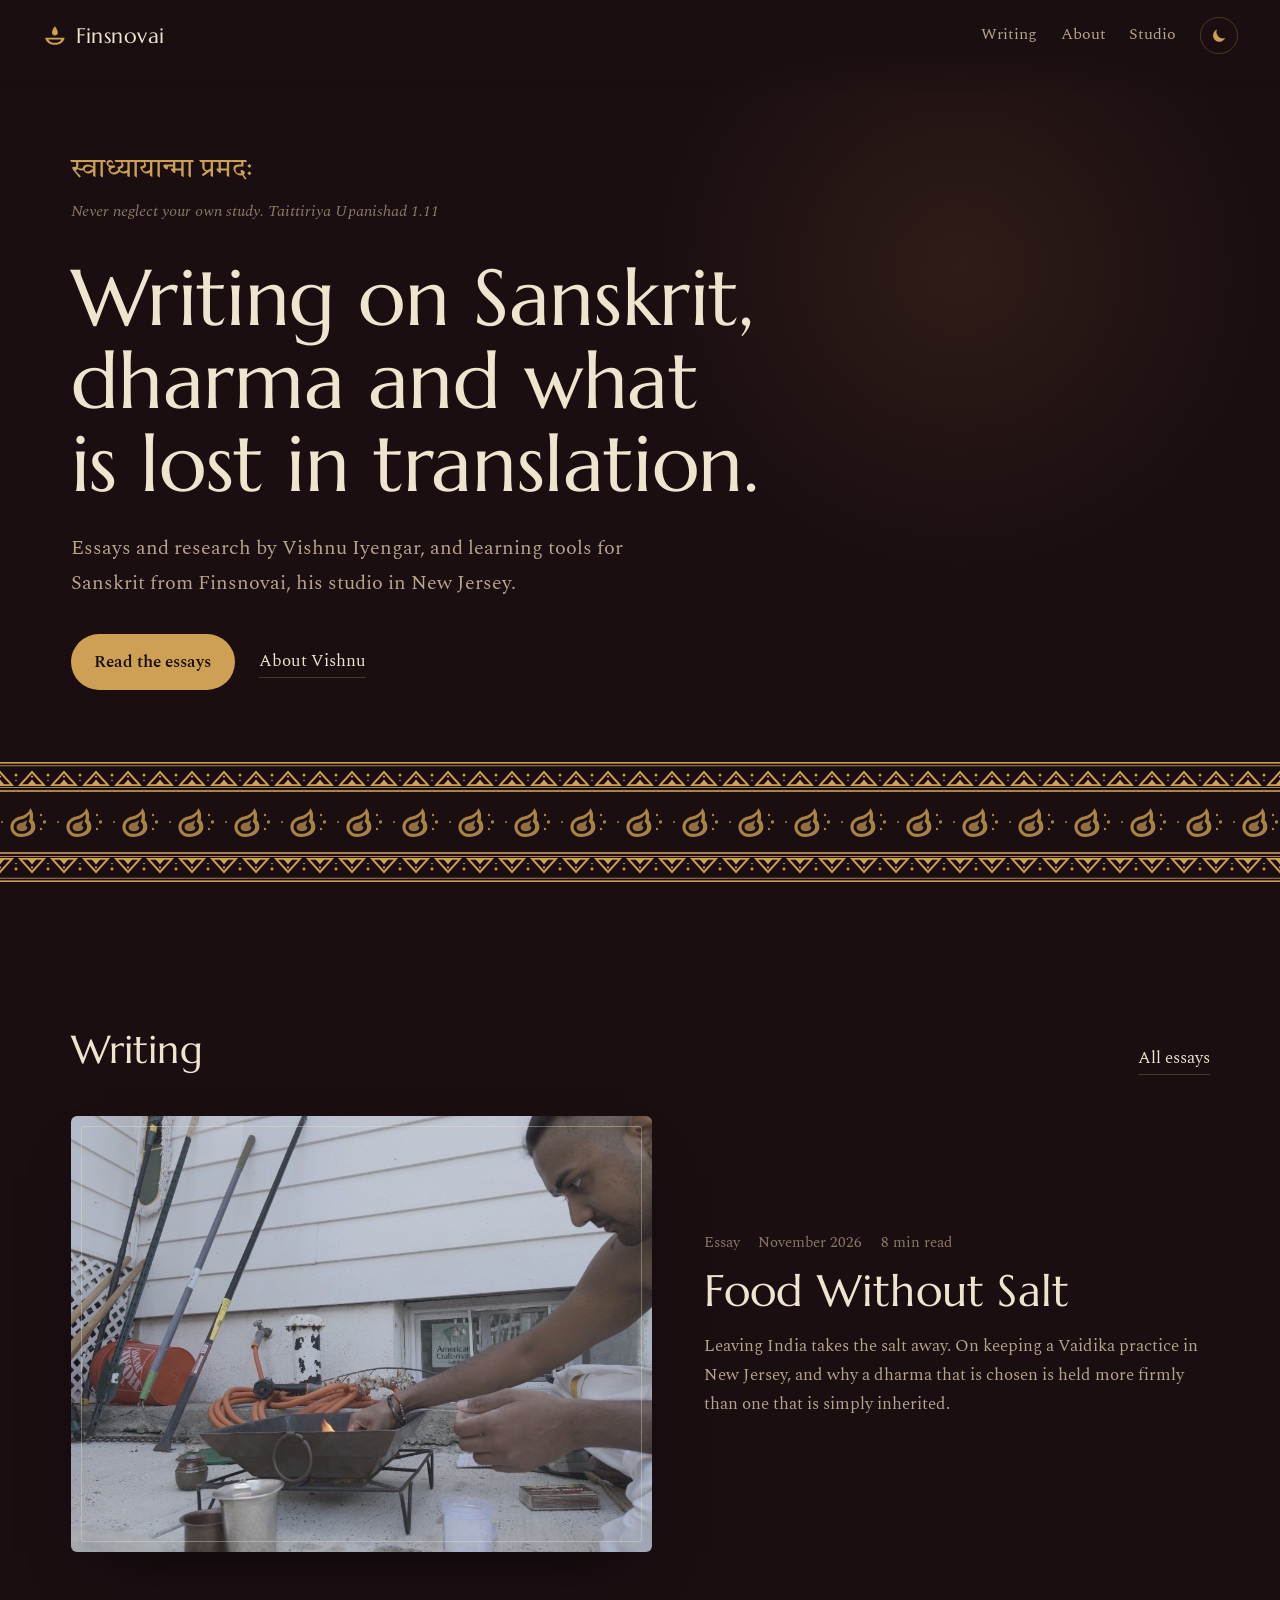
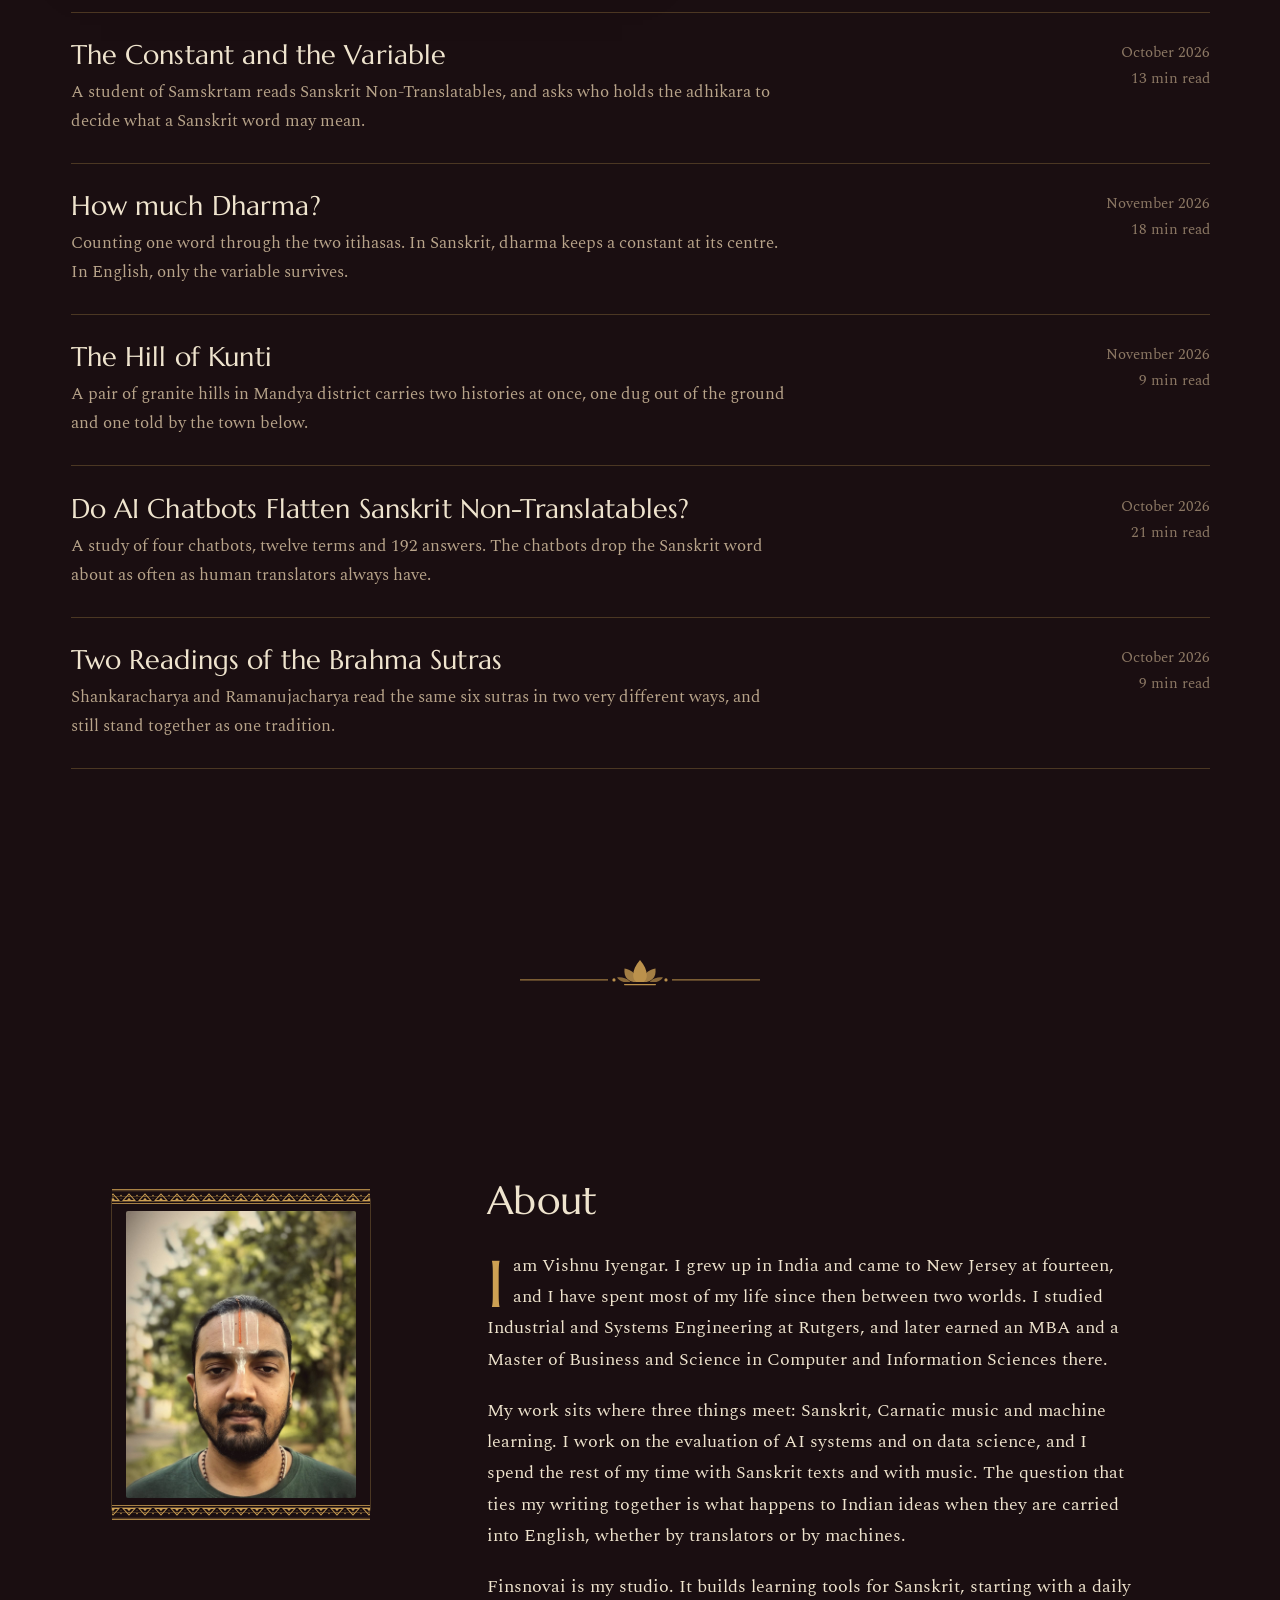
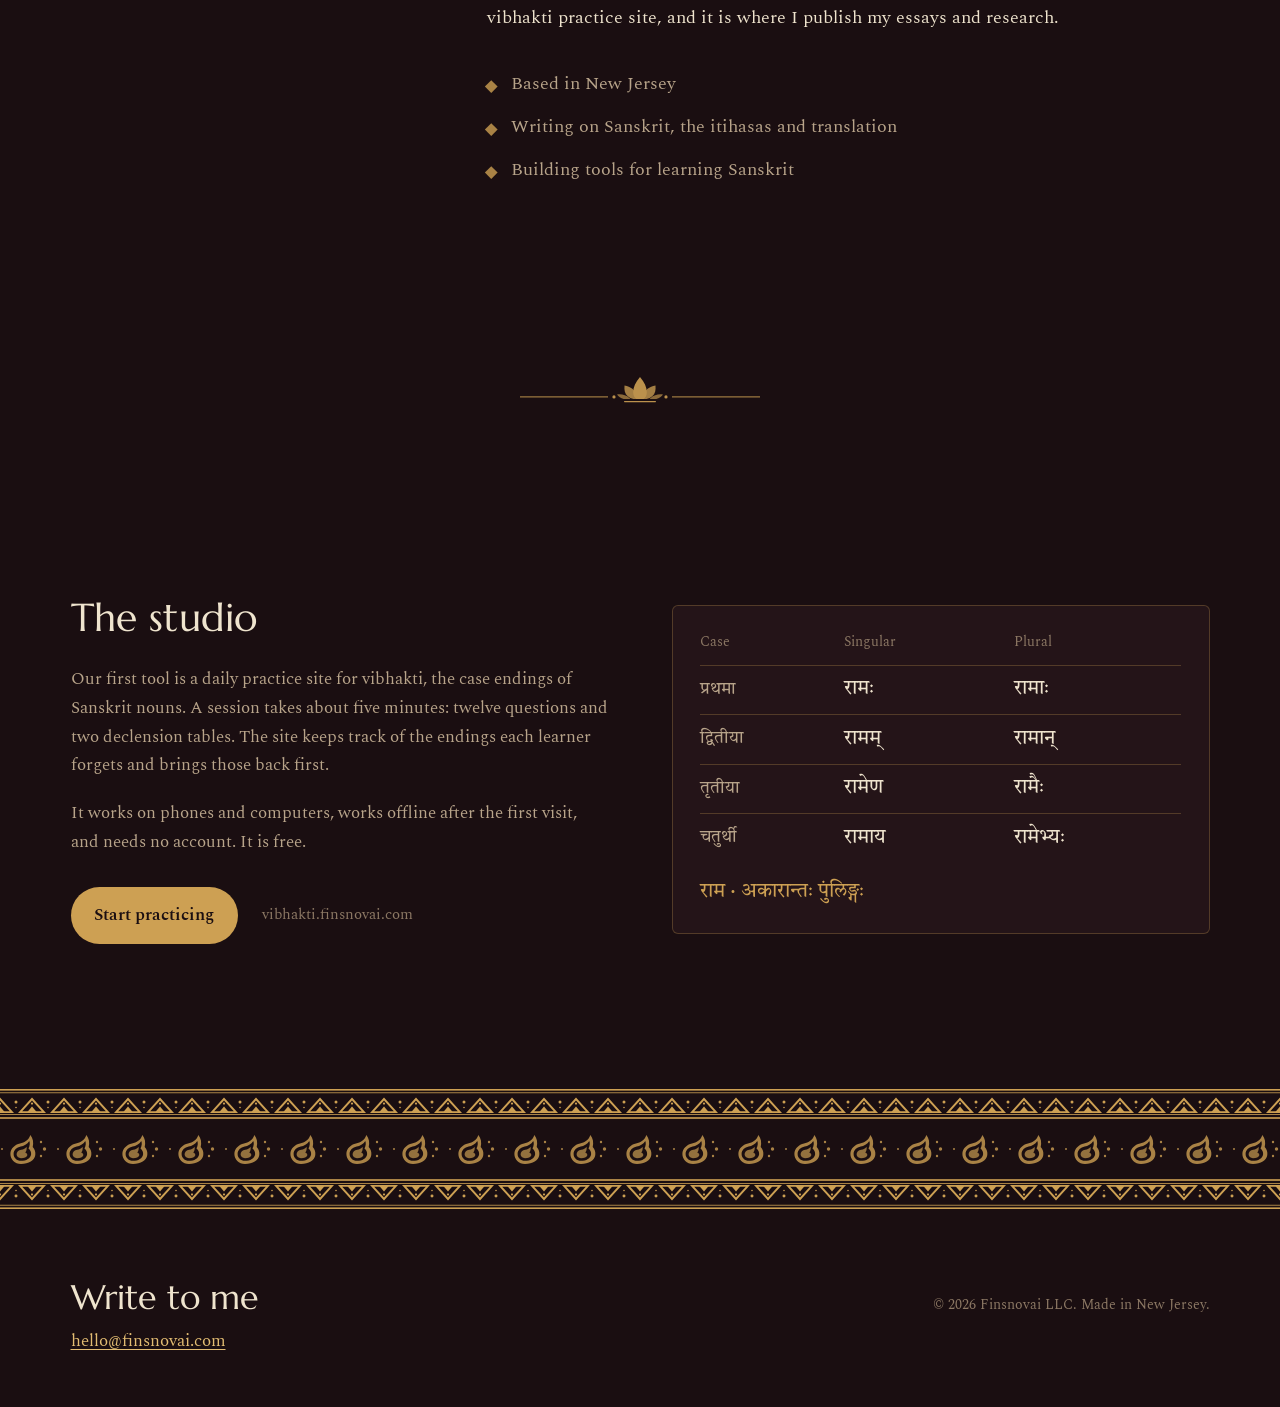
==== commit 64a60762: "Add files via upload" ====
--- a/index.html
+++ b/index.html
@@ -3,37 +3,33 @@
 <head>
 <meta charset="utf-8">
 <meta name="viewport" content="width=device-width, initial-scale=1">
-<title>Food Without Salt · Vishnu Iyengar</title>
-<meta name="description" content="On keeping a Vaidika practice in New Jersey, and why a dharma that is chosen is held more firmly than one that is simply inherited.">
-<meta name="author" content="Vishnu Iyengar">
+<title>Finsnovai · Vishnu Iyengar</title>
+<meta name="description" content="Essays and research by Vishnu Iyengar on Sanskrit, dharma and translation, and learning tools for Sanskrit from Finsnovai, his studio in New Jersey.">
 <meta name="theme-color" content="#1A0E11">
-<link rel="icon" href="../../assets/favicon.svg" type="image/svg+xml">
-<meta property="og:title" content="Food Without Salt">
-<meta property="og:description" content="On keeping a Vaidika practice in New Jersey, and why a dharma that is chosen is held more firmly than one that is simply inherited.">
-<meta property="og:type" content="article">
-<meta property="og:url" content="https://finsnovai.com/writing/food-without-salt/">
-<meta property="og:image" content="https://finsnovai.com/writing/food-without-salt/images/01-samidhadanam-agni.jpg">
-<meta property="article:author" content="Vishnu Iyengar">
+<link rel="icon" href="assets/favicon.svg" type="image/svg+xml">
+<meta property="og:title" content="Finsnovai · Vishnu Iyengar">
+<meta property="og:description" content="Essays and research on Sanskrit, dharma and translation.">
+<meta property="og:type" content="website">
+<meta property="og:url" content="https://finsnovai.com/">
 <script>(function(){var t;try{t=localStorage.getItem("finsnovai-theme")}catch(e){}var r=document.documentElement;r.setAttribute("data-theme",t==="light"?"light":"dark");r.classList.add("js");})();</script>
 <link rel="preconnect" href="https://fonts.googleapis.com">
 <link rel="preconnect" href="https://fonts.gstatic.com" crossorigin>
 <link href="https://fonts.googleapis.com/css2?family=Marcellus&family=Spectral:ital,wght@0,400;0,600;1,400&family=Tiro+Devanagari+Sanskrit&display=swap" rel="stylesheet">
-<link rel="stylesheet" href="../../assets/site.css">
+<link rel="stylesheet" href="assets/site.css">
 </head>
 <body>
 <a class="skip" href="#main">Skip to content</a>
-<div class="progress" data-progress aria-hidden="true"></div>
 
 <header class="site-header">
   <div class="site-header__inner">
-    <a class="brand" href="../../" aria-label="Finsnovai, home">
+    <a class="brand" href="./" aria-label="Finsnovai, home">
       <svg class="brand__mark" viewBox="0 0 32 32" aria-hidden="true"><path fill="currentColor" d="M16 3c2.6 3.3 3.9 6.1 3.9 8.4 0 2.4-1.7 4.1-3.9 4.1s-3.9-1.7-3.9-4.1C12.1 9.1 13.4 6.3 16 3z"/><path fill="currentColor" d="M3 18.5h26c-.6 5.6-5.9 9.5-13 9.5S3.6 24.1 3 18.5zm4.2 2.2c1.4 2.7 4.8 4.6 8.8 4.6s7.4-1.9 8.8-4.6H7.2z" fill-rule="evenodd"/></svg>
       <span class="brand__word">Finsnovai</span>
     </a>
     <nav class="site-nav" aria-label="Main">
-      <a href="../" aria-current="page">Writing</a>
-      <a href="../../#about">About</a>
-      <a href="../../#studio">Studio</a>
+      <a href="writing/">Writing</a>
+      <a href="#about">About</a>
+      <a href="#studio">Studio</a>
       <button class="theme-toggle" type="button" data-theme-toggle aria-label="Switch to light mode">
         <svg class="icon-moon" viewBox="0 0 24 24" aria-hidden="true"><path fill="currentColor" d="M20.5 14.6A8.5 8.5 0 0 1 9.4 3.5a8.5 8.5 0 1 0 11.1 11.1z"/></svg>
         <svg class="icon-sun" viewBox="0 0 24 24" aria-hidden="true"><circle cx="12" cy="12" r="4.2" fill="currentColor"/><g stroke="currentColor" stroke-width="1.8" stroke-linecap="round"><path d="M12 2v2.5M12 19.5V22M2 12h2.5M19.5 12H22M4.9 4.9l1.8 1.8M17.3 17.3l1.8 1.8M4.9 19.1l1.8-1.8M17.3 6.7l1.8-1.8"/></g></svg>
@@ -43,54 +39,139 @@
 </header>
 
 <main id="main">
-  <article data-article>
-    <header class="article-head">
-      <div class="wrap">
-        <a class="crumb" href="../">All essays</a>
-        <h1 data-reveal>Food Without Salt</h1>
-        <p class="dek" data-reveal data-reveal-delay="120">On keeping a Vaidika practice in New Jersey, and why a dharma that is chosen is held more firmly than one that is simply inherited.</p>
-        <div class="byline" data-reveal data-reveal-delay="220"><strong>Vishnu Iyengar</strong><span>November 2026</span><span>8 min read</span></div>
+
+  <section class="hero" aria-labelledby="hero-title">
+    <div class="wrap hero__inner" data-hero>
+      <p class="hero__sloka" lang="sa" data-reveal>स्वाध्यायान्मा प्रमदः</p>
+      <p class="hero__gloss" data-reveal data-reveal-delay="120">Never neglect your own study. Taittiriya Upanishad 1.11</p>
+      <h1 id="hero-title" data-reveal data-reveal-delay="220">Writing on Sanskrit, dharma and what is lost in translation.</h1>
+      <p class="hero__lede" data-reveal data-reveal-delay="360">Essays and research by Vishnu Iyengar, and learning tools for Sanskrit from Finsnovai, his studio in New Jersey.</p>
+      <div class="actions" data-reveal data-reveal-delay="480">
+        <a class="btn" href="writing/">Read the essays</a>
+        <a class="link-quiet" href="#about">About Vishnu</a>
       </div>
-    </header>
+    </div>
+    <div class="pallu" data-weave aria-hidden="true">
+      <span class="zari zari--temple"></span>
+      <span class="zari zari--mango"></span>
+      <span class="zari zari--temple is-flipped"></span>
+    </div>
+  </section>
 
-    <figure class="hero-figure" data-reveal><img src="images/01-samidhadanam-agni.jpg" alt="Vishnu, in a white veshti, offering samit into a small agni in an iron kund beside the wall of his house." fetchpriority="high"><figcaption>Offering <em>samit</em> into <em>agni</em> behind my house in New Jersey.</figcaption></figure>
+  <section class="section" id="writing" aria-labelledby="writing-title">
+    <div class="wrap">
+      <div class="section__head" data-reveal>
+        <h2 id="writing-title">Writing</h2>
+        <a class="link-quiet" href="writing/">All essays</a>
+      </div>
 
-    <div class="lotus" aria-hidden="true"></div>
+      <a class="feature" href="writing/food-without-salt/" data-reveal>
+        <div class="feature__media">
+          <img src="writing/food-without-salt/images/01-samidhadanam-agni.jpg" alt="Vishnu, in a white veshti, offering samit into a small agni beside the wall of his house." width="1290" height="716" loading="lazy">
+        </div>
+        <div>
+          <div class="meta"><span>Essay</span><span>November 2026</span><span>8 min read</span></div>
+          <h3>Food Without Salt</h3>
+          <p>Leaving India takes the salt away. On keeping a Vaidika practice in New Jersey, and why a dharma that is chosen is held more firmly than one that is simply inherited.</p>
+        </div>
+      </a>
 
-    <div class="prose">
-<p data-reveal>It had snowed the night before, and the yard behind my house was white and quiet. I walked out in my <em>veshti</em> with a shawl around my shoulders and a small bundle of <em>samit</em> in my hand, the dry twigs that are offered into <em>agni</em>. It was too cold and too wet to kindle <em>agni</em> in the open, and so I did <em>samidhadanam</em> inside my greenhouse instead. I expected it to be miserable. Rather, it felt refreshing, almost like camping, with the snow outside the glass and the small <em>agni</em> in front of me.</p>
-<p data-reveal>I restarted this practice in October 2024. Most mornings nobody sees it except my family. Even so, every time I offer the <em>samit</em> into <em>agni</em>, or pour <em>arghya</em> to the Sun, I am reminded that I belong to a <em>Vaidika</em> parampara far older than me. I am also reminded that this parampara did not stay behind in India when I came to America at fourteen. In India, I never had to choose it. Here, I choose it every morning.</p>
-<figure data-reveal><img src="images/02-giving-arghya.jpg" alt="Vishnu, seen from behind with his yajnopavita across his back, pouring arghya from a small vessel toward the Sun in his backyard." loading="lazy"><figcaption>Giving <em>arghya</em> to the Sun.</figcaption></figure>
-<p data-reveal>There is a Kannada saying, <em>uppiginta ruchi illa</em>, “there is no taste greater than salt”. Salt is a strange thing. Nobody praises it when it is there, and yet everyone notices the moment it is missing. A meal without salt is still a meal, but nothing in it tastes right. Dharma works the same way. In India, it is everywhere, in the temple bells, the rivers, the countless shrines, the festivals and the tilak or bindu on people’s foreheads. Hence, it is easy to stop noticing it. It is a bit like living on the banks of the Ganga. When the river flows right past the house, one rarely thinks of going down to bathe in it.</p>
-<p data-reveal>Leaving India takes the salt away. For many people, dharma then fades without their noticing. For those who do notice, however, something changes. Dharma stops being something they inherited and becomes something they choose. Hence, my claim is simple. A dharma that is chosen, rather than simply inherited, is held more deliberately, explained more clearly and defended more firmly. This is true of Hindus in America, and more and more, it is becoming true of Hindus in India as well.</p>
-<p data-reveal>In my family, we often say that America is becoming more Hindu while India is becoming more Western. This is what I see around me. My circle is the local temples, Samskrita Bharati USA, my Carnatic music class and our family friends. In it, I have watched people who were not very religious in India become more devoted after moving here.</p>
-<p data-reveal>However, the national numbers tell a different story, and it is only fair to look at them. Pew Research Center asked Hindus in the US how important religion is in their lives. In 2007, 45% said it was very important. By 2023-24, only 24% did. The share who pray every day also fell, from 62% to 46% (Pew, “Hindus”). In India, by contrast, 59% of Hindus pray every day, and 84% of all Indians say religion is very important in their lives (Pew, “Religious Practices”). The US samples are small, and Pew changed the way it asked its questions over these years. Hence, the exact numbers should be taken with a grain of salt (pun intended). Even so, the direction is clear. On average, Hindus in America are not more religious than Hindus in India. If anything, they are less.</p>
-<p data-reveal>At first, this seems to go against what my family sees. However, the salt explains both. In America, nothing around us keeps dharma alive for us, and so each family has to decide whether to keep it or let it go. Many let it go slowly and without noticing, and that is what the national numbers show. Those who keep it, on the other hand, keep it on purpose. They build temples and start Sanskrit classes. They enroll their children in Carnatic or Hindustani music and in Bharatanatyam, and they volunteer at the temple for festivals and its many programs. In doing so, they find one another. Hence, my circle looks more Hindu than India because it is made up of exactly the people who noticed that the salt was missing. In other words, America as a whole is not becoming more Hindu. Rather, the Hindus in America who choose to stay Hindu are holding their dharma more deliberately than ever.</p>
-<p data-reveal>The same thing is now beginning to happen in India, only for a different reason. There, the salt is not taken away by distance. Rather, it is slowly washed out by Western influence. The same surveys show that younger Indians are a little less likely than older Indians to pray every day (57% against 62%), and yet they are slightly more likely to watch religious programmes on television (Pew, “Religious Practices”). Daily practice is thinning among the young, whereas awareness of dharma is growing. In other words, as the salt begins to go missing at home, more Indians are starting to notice it, and to choose it. Many groups have helped them do so, in India and abroad. Chinmaya Mission’s Bala Vihar classes and Samskrita Bharati’s spoken Sanskrit camps teach children and adults their own tradition. Infinity Foundation and the Hindu American Foundation give people the words to explain and defend it, instead of borrowing someone else’s. And a new generation of writers, speakers and creators has carried these ideas much further online. Hence, India seems to be losing some of its practice while gaining back some of its understanding.</p>
-<p data-reveal>A dharma that is chosen must also be explained, because in America people ask. The tilak on my forehead is where this becomes personal. At Rutgers, a professor once stopped me and asked, “Are you okay? You seem to have something on your face.” When I explained what it was, she was so embarrassed that she apologized again and again. She was not being rude. She had simply never seen one. Others have asked me why I wear it and what it means. Usually I said that it is religious. When they asked again what its significance was, I said something like “it is my identity, and it constantly reminds me of my connection to God”. I knew even then that I could have given a better answer. In India, I had never needed one, since nobody there asks why a person wears a tilak.</p>
-<figure data-reveal><img src="images/03-tilak-and-greenhouse.jpg" alt="Vishnu, in a white veshti and wearing the tilak, kneeling on the patio and doing achamanam, with the greenhouse behind him." loading="lazy"><figcaption>Doing <em>achamanam</em>, with the greenhouse behind me.</figcaption></figure>
-<p data-reveal>So here is the answer I should have given. I do many rituals when I wake up, and many more through the day. In my tradition, it is not auspicious to do them without the tilak on my forehead. Hence, it is the first thing I put on in the morning and I cannot skip it. In a way, it is like dressing for the office or suiting up for an event. Putting it on gets me into the right frame of mind for what comes next. Once it is on, I do not wipe it off when I step out of the house, and so it stays with me for the rest of the day. It also gives me a sense of belonging, and it shows my faith before I say a word.</p>
-<p data-reveal>Some people defend the tilak with science. They point out that it is applied on the spot of a yogic chakra, the ajna, between the eyebrows, and they say that it helps a person stay focused. There may well be something to this. However, I do not like to defend my practices with science. Science cannot explain everything, and it should not be asked to. Spirituality and religion, in my eyes, are not questions for science to answer. I wear the tilak because my tradition asks it of me, and that reason is enough.</p>
-<p data-reveal>The professor’s apology also taught me something. She was not hostile, only unfamiliar, and unfamiliarity is far easier to fix than hostility. Hence, every question is one more chance to explain, and every explanation makes the choice clearer to me as well.</p>
-<p data-reveal>A dharma that is chosen must also be held firmly. One thing I admire in the followers of other religions I have met is how faithful they are. Many of them pray at fixed times, keep their fasts strictly and speak about their faith without hesitation. I often wonder where this comes from. Perhaps part of it comes from the belief in one life and one final judgment. Suppose a person believes that they get only one chance. In that case, I can imagine that every day would carry great weight, and devotion would feel urgent. We, on the other hand, believe in many lives. Seen from one angle, perhaps this gives us more patience. However, I sometimes feel that this patience can slowly turn into putting things off, at least in my own case. Hence, if I could take one good thing from others, it would be their dedication.</p>
-<p data-reveal>At the same time, I do not think our tradition is weak because it is patient. The Vedic tradition carries one of the deepest philosophies in the world, and yet it is in no way soft. It asks for a strong mind, one that can question and reason and still believe in a higher reality. It is also mature. Ahimsa is its ideal, but ahimsa is not absolute. The tradition allows force to defend dharma, and the Gita itself is spoken on a battlefield. This point is easy to lose, and yet it is exactly what makes the tradition both peaceful and strong. Hence, a follower of Sanatana dharma does not seek to harm others, and does not stand aside when dharma must be defended.</p>
-<p data-reveal>This matters more now, because the climate around Indians in America is changing. According to the Network Contagion Research Institute, anti-Indian posts on X nearly tripled in 2025 compared with the year before. It found about 24,000 such posts, which together drew more than 300 million views (“Online Anti-Indian Hate Surge”). Most of us have not faced this in person. However, it is no longer something we can ignore. A tilak, a <em>veshti</em> or a fire in the backyard can draw a question, and in this climate the question may not always be as kind as the professor’s. Hence, those of us who have chosen our dharma will need to explain it clearly and, when needed, defend it firmly.</p>
-<p data-reveal>I do not know, clearly, what the next decade will bring for Hindus in America. But what I do know is that I will keep walking out to the greenhouse, even in the snow. The <em>agni</em> there is small, and nobody sees it except my family. Even so, it is the salt in my day, and it is salt that I have chosen. Without it, everything else would still be there, and yet nothing would taste right. Dharma was, is and will be the salt of my life, here or in India.</p>
+      <ul class="entries">
+        <li class="entry" data-reveal>
+          <a href="writing/the-constant-and-the-variable/">
+            <h3>The Constant and the Variable</h3>
+            <p>A student of Samskrtam reads Sanskrit Non-Translatables, and asks who holds the adhikara to decide what a Sanskrit word may mean.</p>
+            <div class="meta"><span>October 2026</span><br><span>13 min read</span></div>
+          </a>
+        </li>
+        <li class="entry" data-reveal>
+          <a href="writing/how-much-dharma/">
+            <h3>How much Dharma?</h3>
+            <p>Counting one word through the two itihasas. In Sanskrit, dharma keeps a constant at its centre. In English, only the variable survives.</p>
+            <div class="meta"><span>November 2026</span><br><span>18 min read</span></div>
+          </a>
+        </li>
+        <li class="entry" data-reveal>
+          <a href="writing/the-hill-of-kunti/">
+            <h3>The Hill of Kunti</h3>
+            <p>A pair of granite hills in Mandya district carries two histories at once, one dug out of the ground and one told by the town below.</p>
+            <div class="meta"><span>November 2026</span><br><span>9 min read</span></div>
+          </a>
+        </li>
+        <li class="entry" data-reveal>
+          <a href="writing/do-ai-chatbots-flatten-sanskrit/">
+            <h3>Do AI Chatbots Flatten Sanskrit Non-Translatables?</h3>
+            <p>A study of four chatbots, twelve terms and 192 answers. The chatbots drop the Sanskrit word about as often as human translators always have.</p>
+            <div class="meta"><span>October 2026</span><br><span>21 min read</span></div>
+          </a>
+        </li>
+        <li class="entry" data-reveal>
+          <a href="writing/two-readings-of-the-brahma-sutras/">
+            <h3>Two Readings of the Brahma Sutras</h3>
+            <p>Shankaracharya and Ramanujacharya read the same six sutras in two very different ways, and still stand together as one tradition.</p>
+            <div class="meta"><span>October 2026</span><br><span>9 min read</span></div>
+          </a>
+        </li>
+      </ul>
     </div>
+  </section>
 
-    <div class="lotus" aria-hidden="true"></div>
+  <div class="lotus" aria-hidden="true"></div>
 
-    <section class="endmatter" aria-label="Sources and credits">
-      <h2>Sources</h2><ol><li>“Online Anti-Indian Hate Surge: NCRI Report Highlights Rising Rhetoric, Influencer Role.” <em>The Tribune</em>, 11 Mar. 2026, www.tribuneindia.com/news/usa-news/online-anti-indian-hate-surge-ncri-report-highlights-rising-rhetoric-influencer-role/.</li><li>Pew Research Center. “Hindus.” <em>Religious Landscape Study</em>, 2025, www.pewresearch.org/religious-landscape-study/religious-tradition/hindu/.</li><li>Pew Research Center. “Religious Practices.” <em>Religion in India: Tolerance and Segregation</em>, 29 June 2021, www.pewresearch.org/religion/2021/06/29/religious-practices-2/.</li></ol>
-    </section>
-  </article>
+  <section class="section" id="about" aria-labelledby="about-title">
+    <div class="wrap about">
+      <figure class="portrait" data-reveal>
+        <span class="zari zari--temple top" aria-hidden="true"></span>
+        <div class="portrait__frame">
+          <img src="assets/vishnu.jpg" alt="Vishnu Iyengar, wearing the Srivaishnava tilak, outdoors among trees." width="960" height="1200" loading="lazy">
+        </div>
+        <span class="zari zari--temple bottom" aria-hidden="true"></span>
+      </figure>
+      <div class="about__body measure">
+        <h2 id="about-title" data-reveal>About</h2>
+        <p data-reveal>I am Vishnu Iyengar. I grew up in India and came to New Jersey at fourteen, and I have spent most of my life since then between two worlds. I studied Industrial and Systems Engineering at Rutgers, and later earned an MBA and a Master of Business and Science in Computer and Information Sciences there.</p>
+        <p data-reveal>My work sits where three things meet: Sanskrit, Carnatic music and machine learning. I work on the evaluation of AI systems and on data science, and I spend the rest of my time with Sanskrit texts and with music. The question that ties my writing together is what happens to Indian ideas when they are carried into English, whether by translators or by machines.</p>
+        <p data-reveal>Finsnovai is my studio. It builds learning tools for Sanskrit, starting with a daily vibhakti practice site, and it is where I publish my essays and research.</p>
+        <ul class="facts" data-reveal>
+          <li>Based in New Jersey</li>
+          <li>Writing on Sanskrit, the itihasas and translation</li>
+          <li>Building tools for learning Sanskrit</li>
+        </ul>
+      </div>
+    </div>
+  </section>
 
-  <nav class="next" aria-label="More writing">
-    <a href="../"><span>Keep reading</span><strong>All essays</strong></a>
-  </nav>
+  <div class="lotus" aria-hidden="true"></div>
+
+  <section class="section" id="studio" aria-labelledby="studio-title">
+    <div class="wrap studio">
+      <div data-reveal>
+        <h2 id="studio-title">The studio</h2>
+        <p style="margin-top:1.4rem">Our first tool is a daily practice site for vibhakti, the case endings of Sanskrit nouns. A session takes about five minutes: twelve questions and two declension tables. The site keeps track of the endings each learner forgets and brings those back first.</p>
+        <p>It works on phones and computers, works offline after the first visit, and needs no account. It is free.</p>
+        <div class="actions" style="margin-top:1.8rem">
+          <a class="btn" href="https://vibhakti.finsnovai.com/">Start practicing</a>
+          <span class="meta">vibhakti.finsnovai.com</span>
+        </div>
+      </div>
+      <div class="declension" data-reveal data-reveal-delay="150" lang="sa">
+        <table>
+          <caption>राम · अकारान्तः पुंलिङ्गः</caption>
+          <thead><tr><th scope="col">Case</th><th scope="col">Singular</th><th scope="col">Plural</th></tr></thead>
+          <tbody>
+            <tr><td>प्रथमा</td><td>रामः</td><td>रामाः</td></tr>
+            <tr><td>द्वितीया</td><td>रामम्</td><td>रामान्</td></tr>
+            <tr><td>तृतीया</td><td>रामेण</td><td>रामैः</td></tr>
+            <tr><td>चतुर्थी</td><td>रामाय</td><td>रामेभ्यः</td></tr>
+          </tbody>
+        </table>
+      </div>
+    </div>
+  </section>
+
 </main>
 
-<footer class="site-footer" style="margin-top:5rem">
+<footer class="site-footer">
   <div class="pallu" data-weave aria-hidden="true">
     <span class="zari zari--temple"></span>
     <span class="zari zari--mango"></span>
@@ -105,6 +186,6 @@
   </div>
 </footer>
 
-<script src="../../assets/site.js" defer></script>
+<script src="assets/site.js" defer></script>
 </body>
 </html>
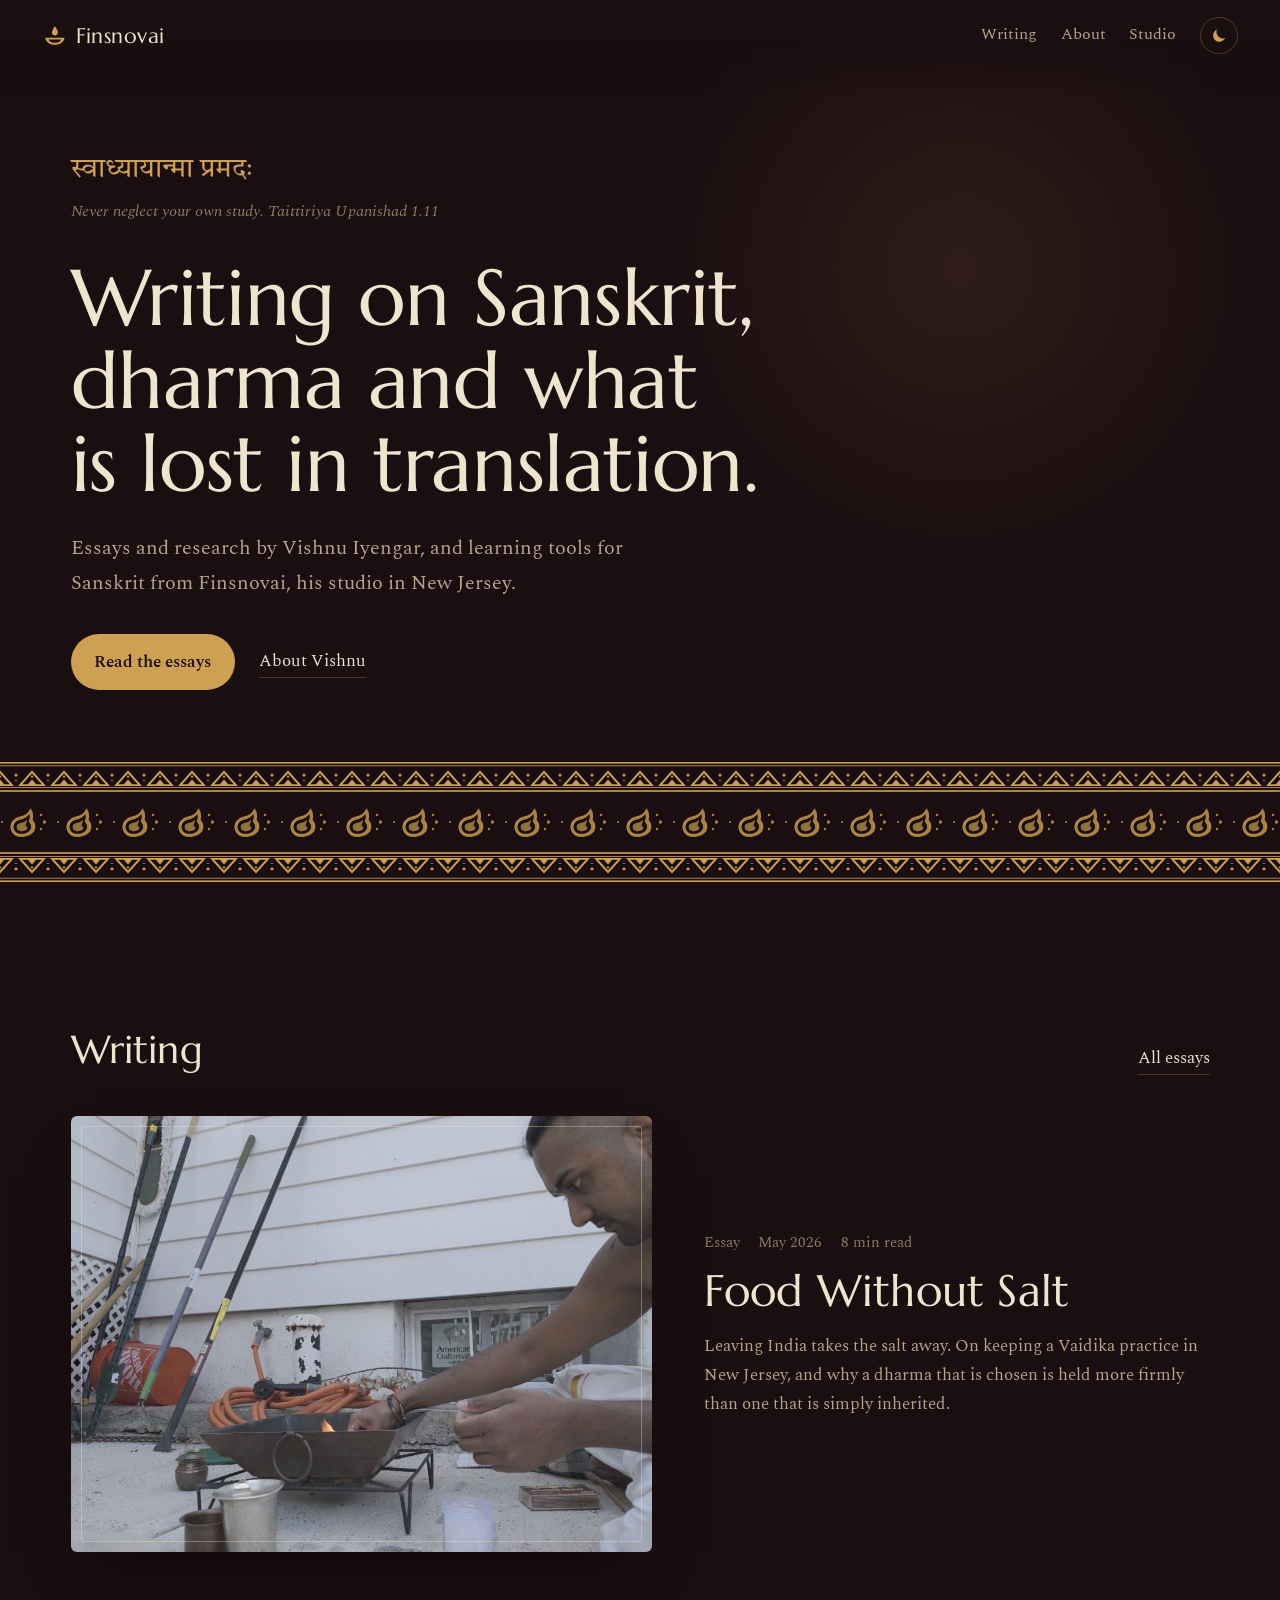
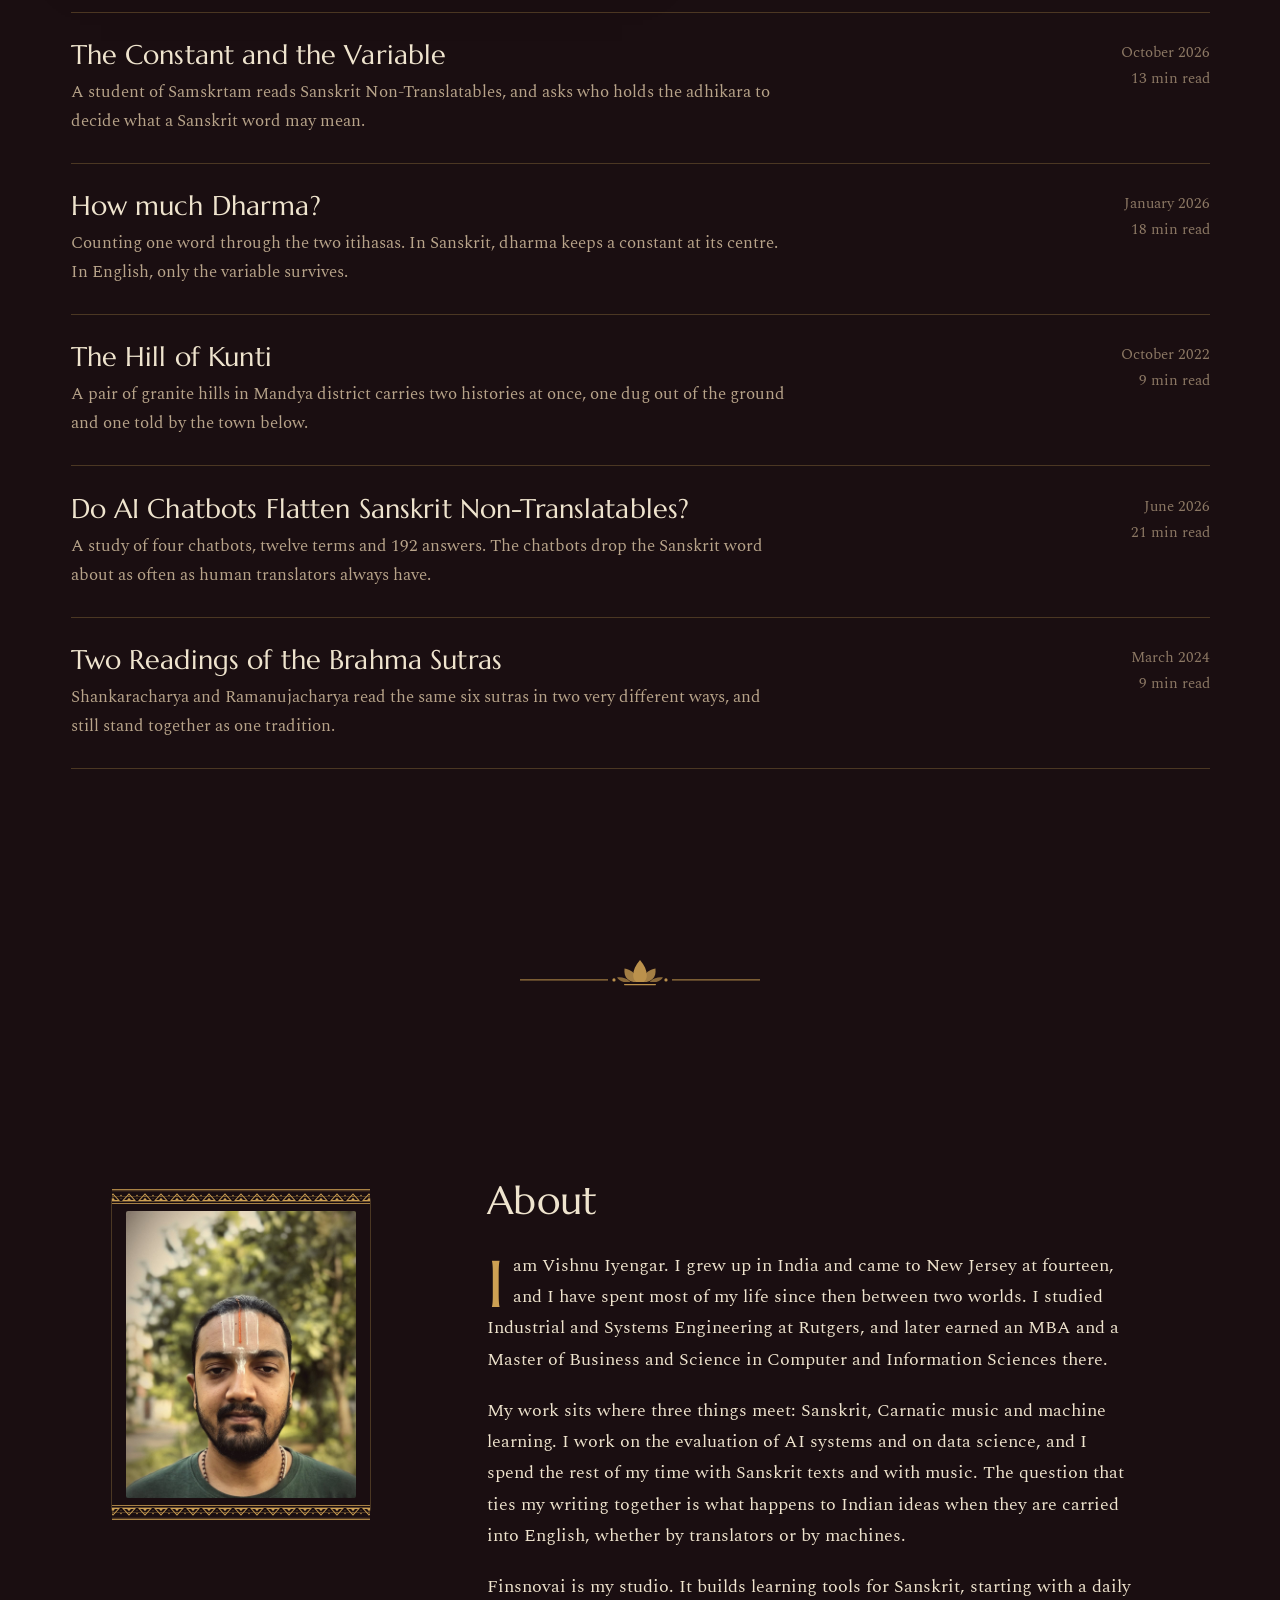
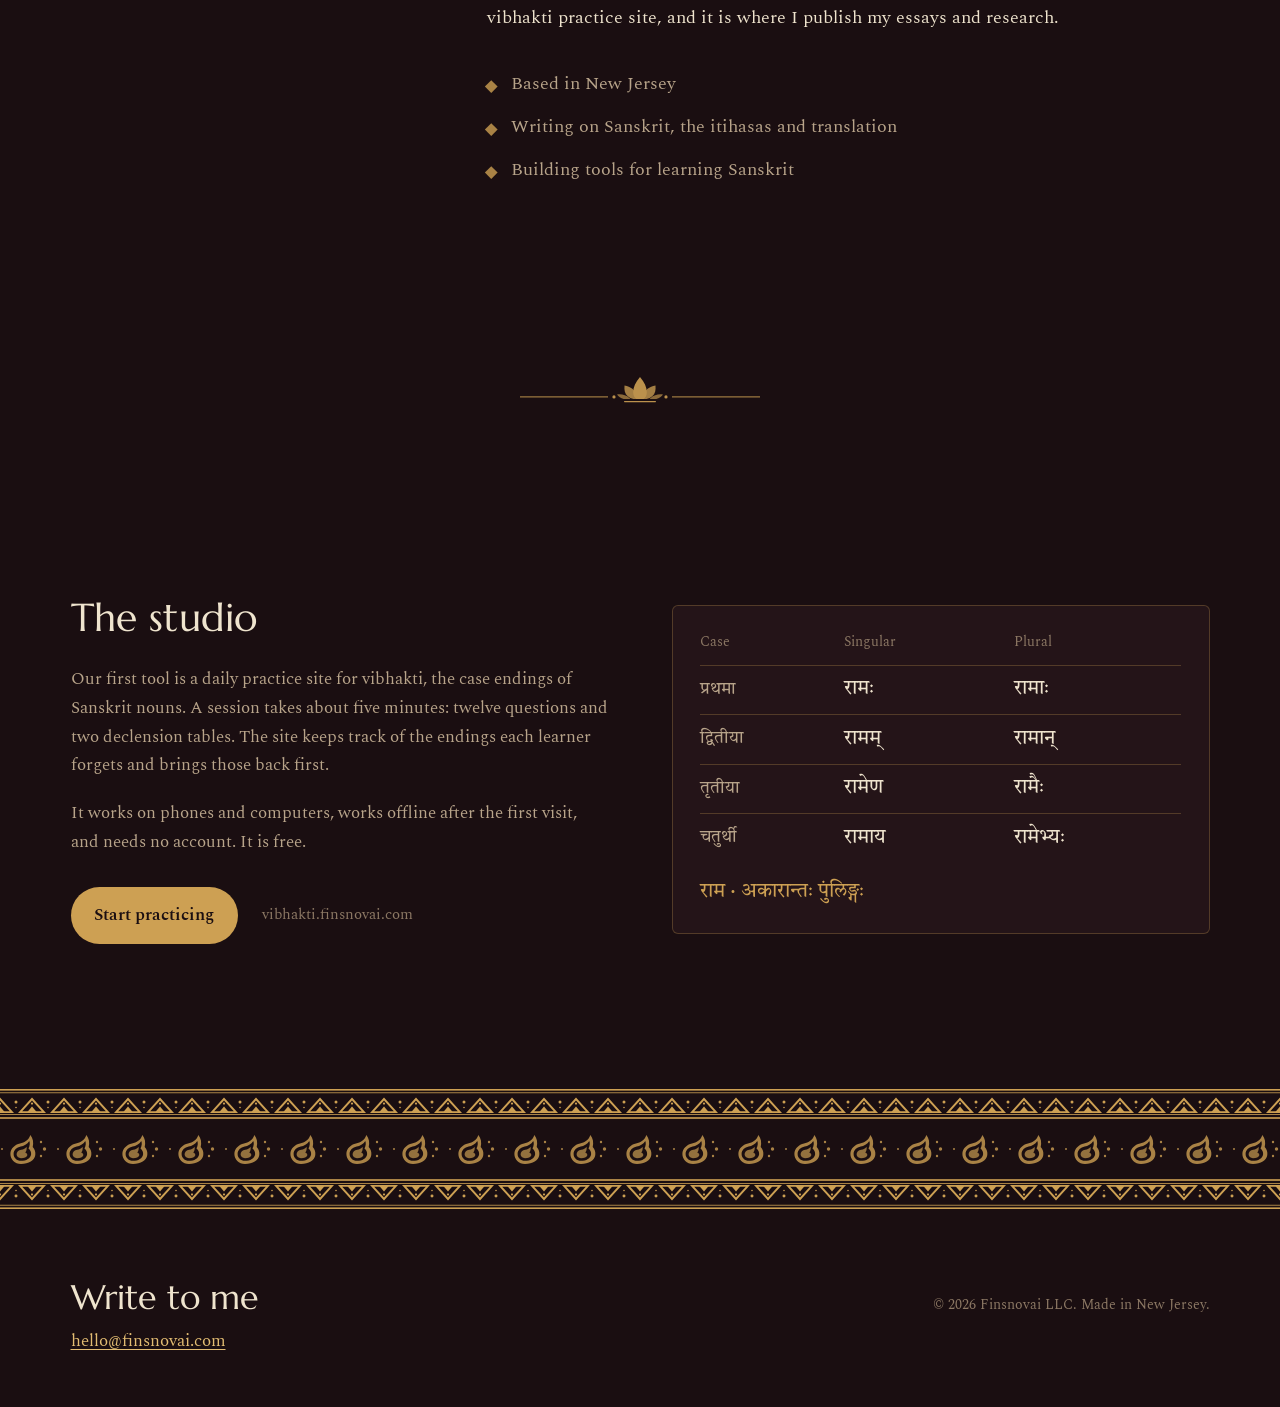
==== commit 06421c01: "Update index.html" ====
--- a/index.html
+++ b/index.html
@@ -70,7 +70,7 @@
           <img src="writing/food-without-salt/images/01-samidhadanam-agni.jpg" alt="Vishnu, in a white veshti, offering samit into a small agni beside the wall of his house." width="1290" height="716" loading="lazy">
         </div>
         <div>
-          <div class="meta"><span>Essay</span><span>November 2026</span><span>8 min read</span></div>
+          <div class="meta"><span>Essay</span><span>May 2026</span><span>8 min read</span></div>
           <h3>Food Without Salt</h3>
           <p>Leaving India takes the salt away. On keeping a Vaidika practice in New Jersey, and why a dharma that is chosen is held more firmly than one that is simply inherited.</p>
         </div>
@@ -88,28 +88,28 @@
           <a href="writing/how-much-dharma/">
             <h3>How much Dharma?</h3>
             <p>Counting one word through the two itihasas. In Sanskrit, dharma keeps a constant at its centre. In English, only the variable survives.</p>
-            <div class="meta"><span>November 2026</span><br><span>18 min read</span></div>
+            <div class="meta"><span>January 2026</span><br><span>18 min read</span></div>
           </a>
         </li>
         <li class="entry" data-reveal>
           <a href="writing/the-hill-of-kunti/">
             <h3>The Hill of Kunti</h3>
             <p>A pair of granite hills in Mandya district carries two histories at once, one dug out of the ground and one told by the town below.</p>
-            <div class="meta"><span>November 2026</span><br><span>9 min read</span></div>
+            <div class="meta"><span>October 2022</span><br><span>9 min read</span></div>
           </a>
         </li>
         <li class="entry" data-reveal>
           <a href="writing/do-ai-chatbots-flatten-sanskrit/">
             <h3>Do AI Chatbots Flatten Sanskrit Non-Translatables?</h3>
             <p>A study of four chatbots, twelve terms and 192 answers. The chatbots drop the Sanskrit word about as often as human translators always have.</p>
-            <div class="meta"><span>October 2026</span><br><span>21 min read</span></div>
+            <div class="meta"><span>June 2026</span><br><span>21 min read</span></div>
           </a>
         </li>
         <li class="entry" data-reveal>
           <a href="writing/two-readings-of-the-brahma-sutras/">
             <h3>Two Readings of the Brahma Sutras</h3>
             <p>Shankaracharya and Ramanujacharya read the same six sutras in two very different ways, and still stand together as one tradition.</p>
-            <div class="meta"><span>October 2026</span><br><span>9 min read</span></div>
+            <div class="meta"><span>March 2024</span><br><span>9 min read</span></div>
           </a>
         </li>
       </ul>
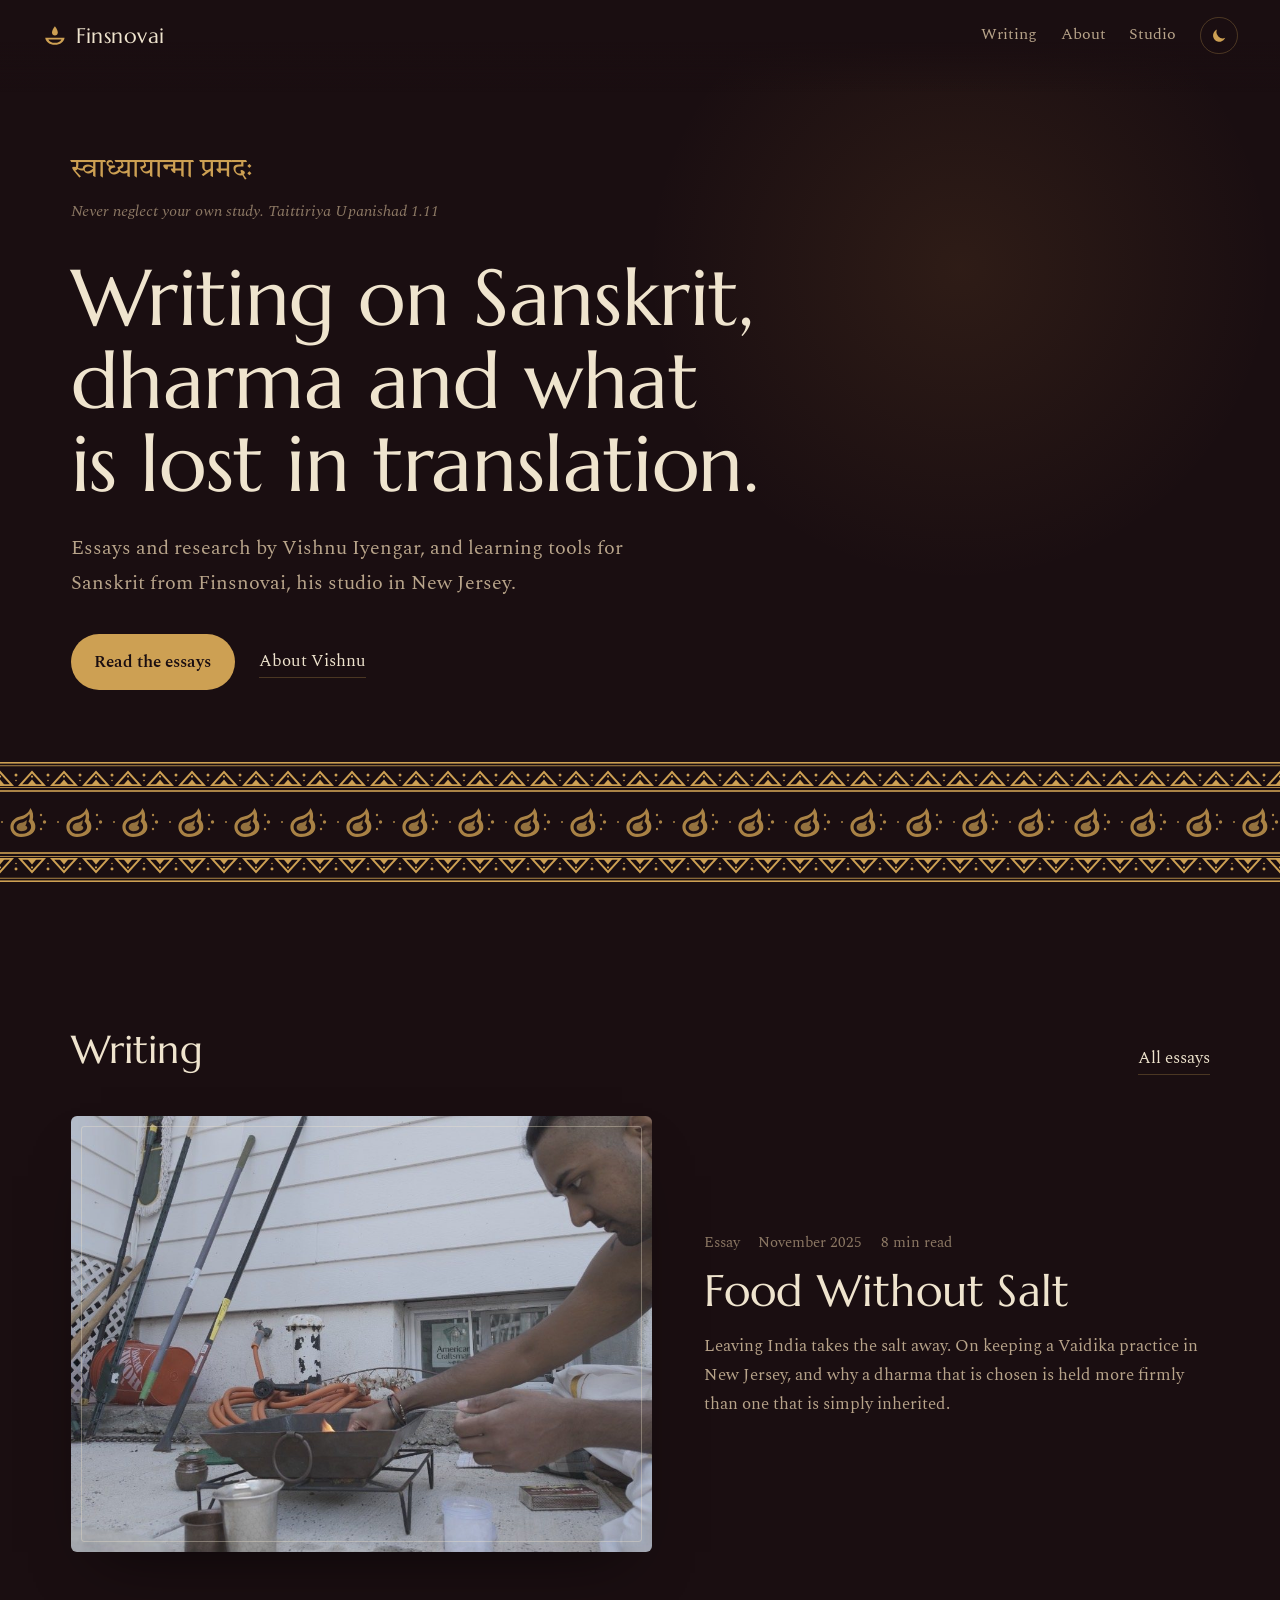
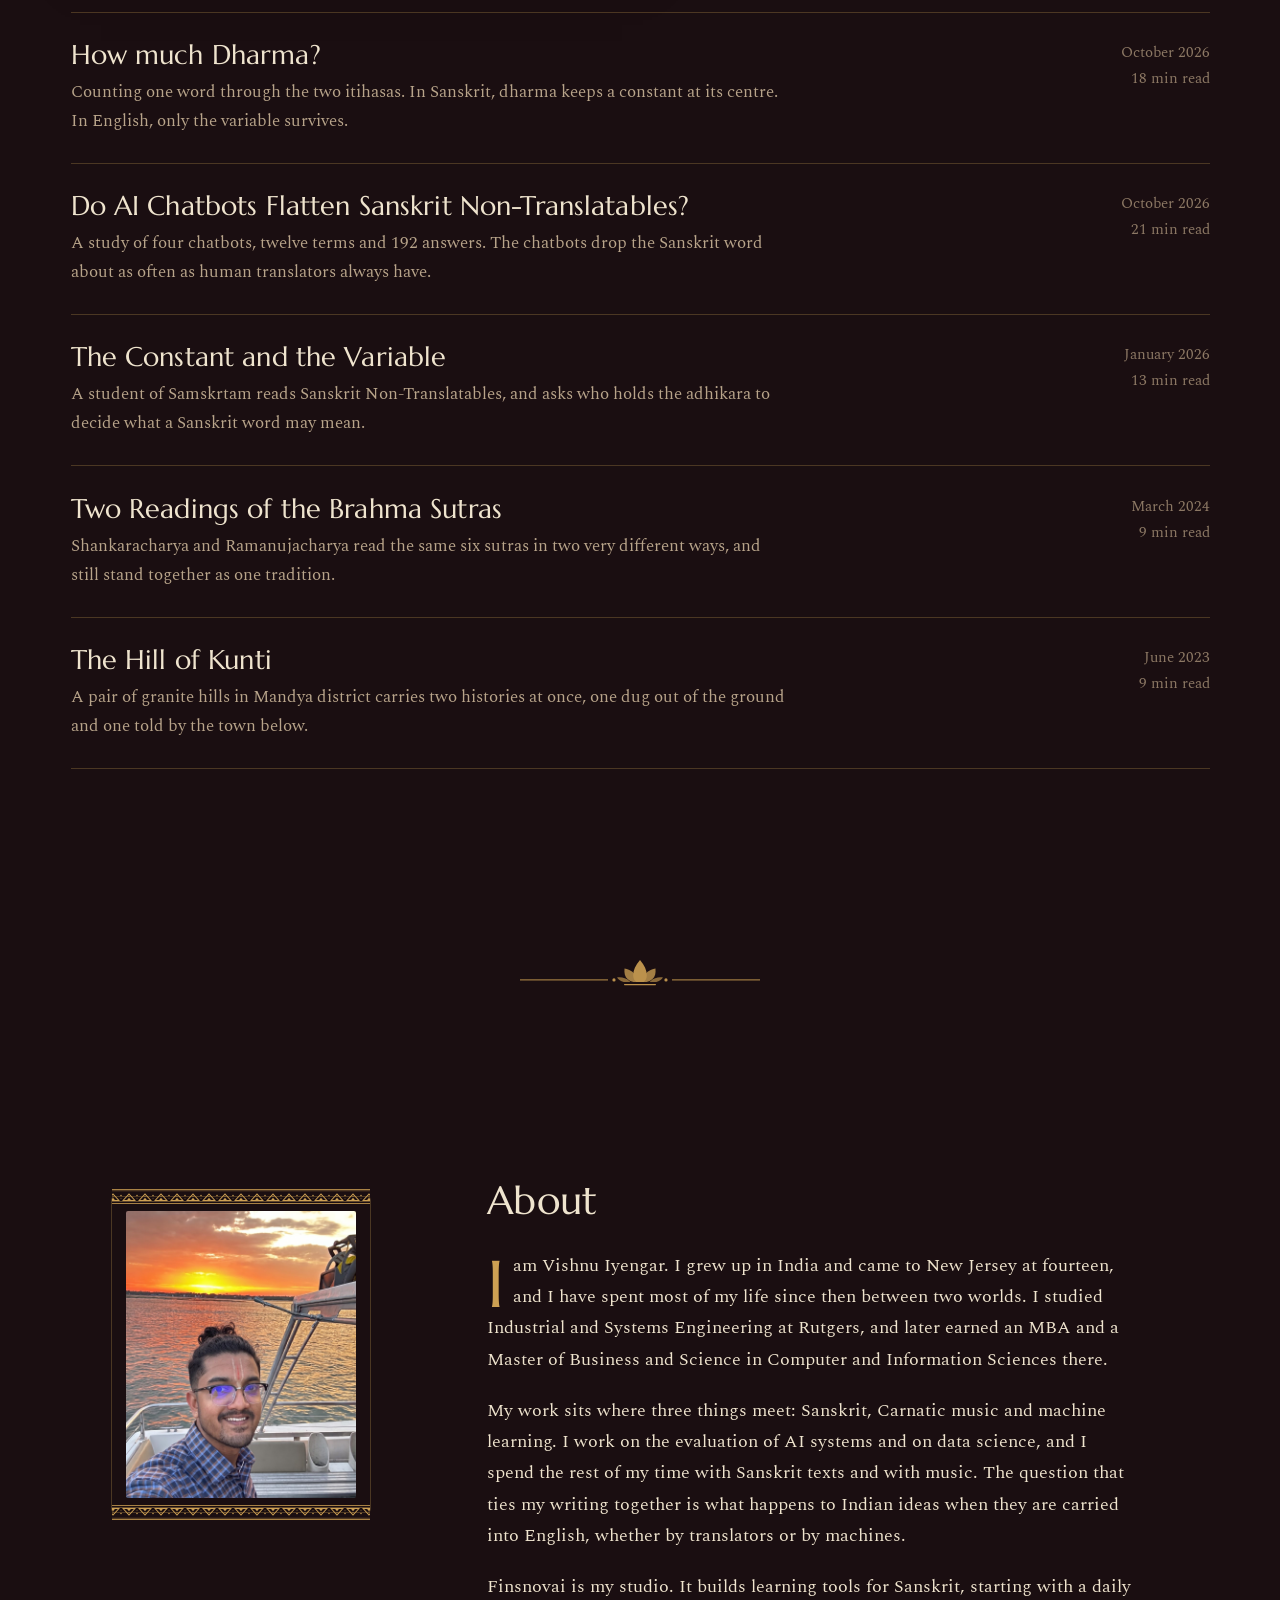
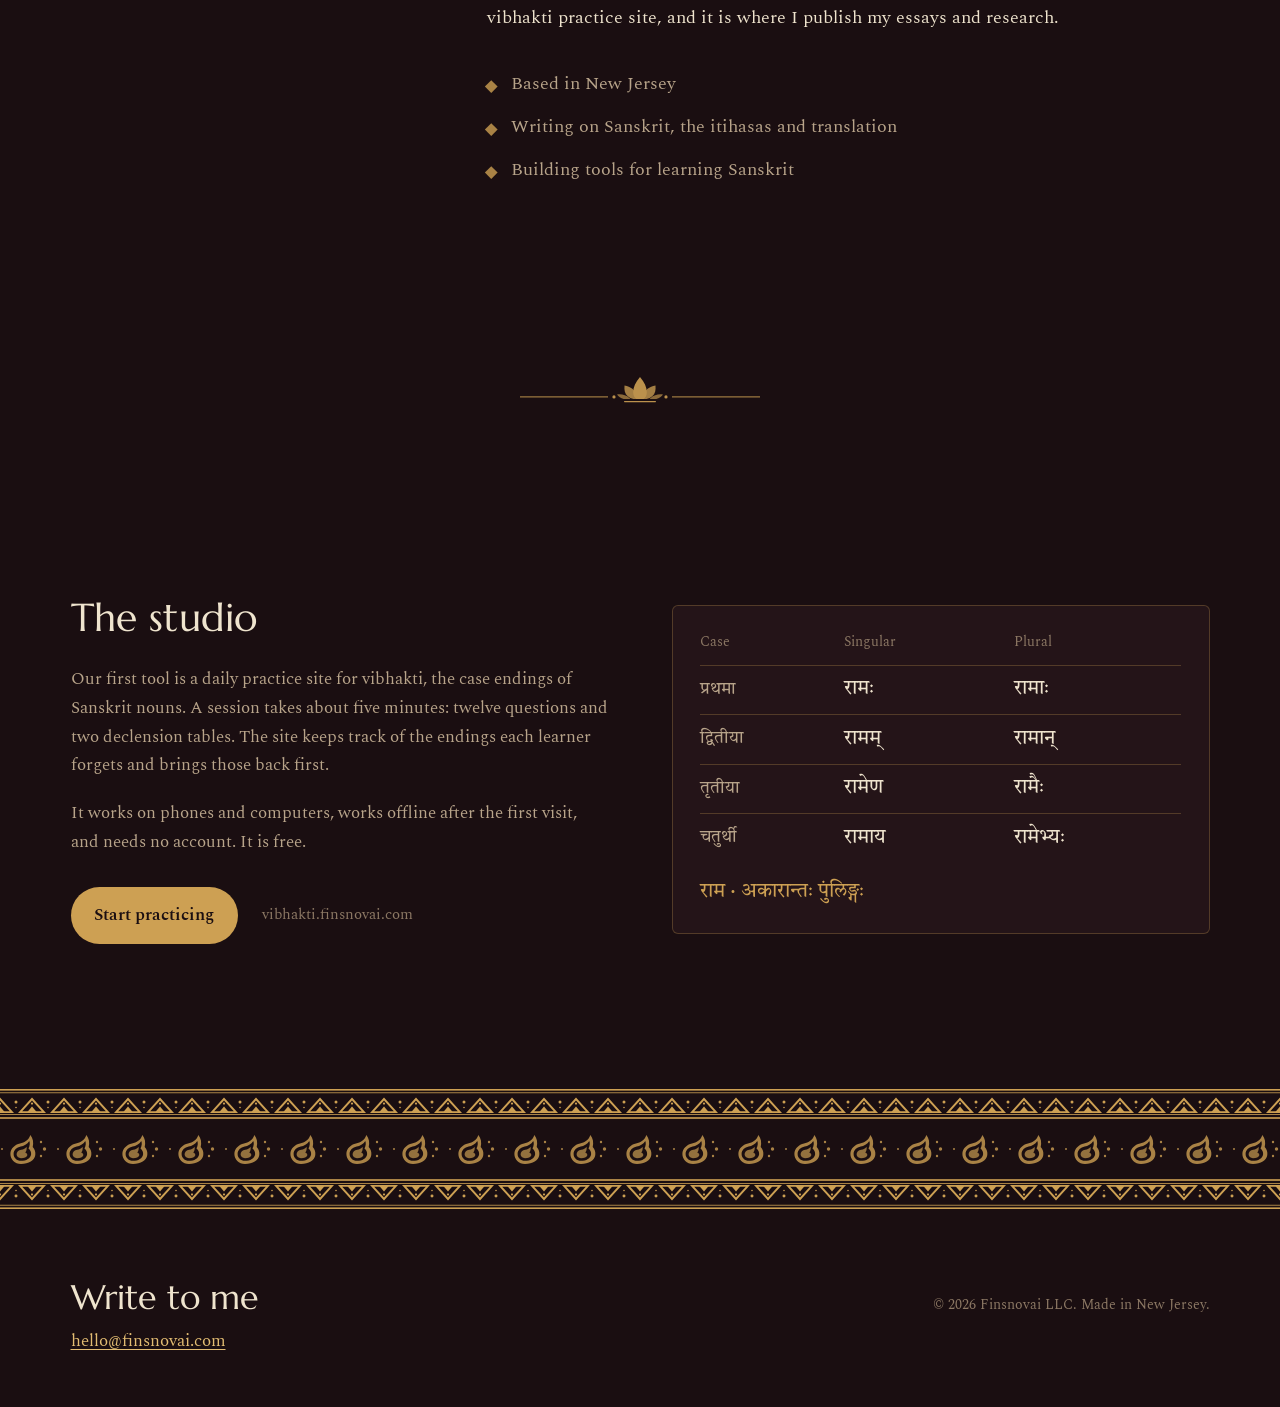
==== commit 3e67da05: "Add files via upload" ====
--- a/index.html
+++ b/index.html
@@ -70,7 +70,7 @@
           <img src="writing/food-without-salt/images/01-samidhadanam-agni.jpg" alt="Vishnu, in a white veshti, offering samit into a small agni beside the wall of his house." width="1290" height="716" loading="lazy">
         </div>
         <div>
-          <div class="meta"><span>Essay</span><span>May 2026</span><span>8 min read</span></div>
+          <div class="meta"><span>Essay</span><span>November 2025</span><span>8 min read</span></div>
           <h3>Food Without Salt</h3>
           <p>Leaving India takes the salt away. On keeping a Vaidika practice in New Jersey, and why a dharma that is chosen is held more firmly than one that is simply inherited.</p>
         </div>
@@ -78,31 +78,24 @@
 
       <ul class="entries">
         <li class="entry" data-reveal>
-          <a href="writing/the-constant-and-the-variable/">
-            <h3>The Constant and the Variable</h3>
-            <p>A student of Samskrtam reads Sanskrit Non-Translatables, and asks who holds the adhikara to decide what a Sanskrit word may mean.</p>
-            <div class="meta"><span>October 2026</span><br><span>13 min read</span></div>
-          </a>
-        </li>
-        <li class="entry" data-reveal>
           <a href="writing/how-much-dharma/">
             <h3>How much Dharma?</h3>
             <p>Counting one word through the two itihasas. In Sanskrit, dharma keeps a constant at its centre. In English, only the variable survives.</p>
-            <div class="meta"><span>January 2026</span><br><span>18 min read</span></div>
-          </a>
-        </li>
-        <li class="entry" data-reveal>
-          <a href="writing/the-hill-of-kunti/">
-            <h3>The Hill of Kunti</h3>
-            <p>A pair of granite hills in Mandya district carries two histories at once, one dug out of the ground and one told by the town below.</p>
-            <div class="meta"><span>October 2022</span><br><span>9 min read</span></div>
+            <div class="meta"><span>October 2026</span><br><span>18 min read</span></div>
           </a>
         </li>
         <li class="entry" data-reveal>
           <a href="writing/do-ai-chatbots-flatten-sanskrit/">
             <h3>Do AI Chatbots Flatten Sanskrit Non-Translatables?</h3>
             <p>A study of four chatbots, twelve terms and 192 answers. The chatbots drop the Sanskrit word about as often as human translators always have.</p>
-            <div class="meta"><span>June 2026</span><br><span>21 min read</span></div>
+            <div class="meta"><span>October 2026</span><br><span>21 min read</span></div>
+          </a>
+        </li>
+        <li class="entry" data-reveal>
+          <a href="writing/the-constant-and-the-variable/">
+            <h3>The Constant and the Variable</h3>
+            <p>A student of Samskrtam reads Sanskrit Non-Translatables, and asks who holds the adhikara to decide what a Sanskrit word may mean.</p>
+            <div class="meta"><span>January 2026</span><br><span>13 min read</span></div>
           </a>
         </li>
         <li class="entry" data-reveal>
@@ -110,6 +103,13 @@
             <h3>Two Readings of the Brahma Sutras</h3>
             <p>Shankaracharya and Ramanujacharya read the same six sutras in two very different ways, and still stand together as one tradition.</p>
             <div class="meta"><span>March 2024</span><br><span>9 min read</span></div>
+          </a>
+        </li>
+        <li class="entry" data-reveal>
+          <a href="writing/the-hill-of-kunti/">
+            <h3>The Hill of Kunti</h3>
+            <p>A pair of granite hills in Mandya district carries two histories at once, one dug out of the ground and one told by the town below.</p>
+            <div class="meta"><span>June 2023</span><br><span>9 min read</span></div>
           </a>
         </li>
       </ul>
@@ -123,7 +123,7 @@
       <figure class="portrait" data-reveal>
         <span class="zari zari--temple top" aria-hidden="true"></span>
         <div class="portrait__frame">
-          <img src="assets/vishnu.jpg" alt="Vishnu Iyengar, wearing the Srivaishnava tilak, outdoors among trees." width="960" height="1200" loading="lazy">
+          <img src="assets/vishnu.jpg" alt="Vishnu Iyengar" width="960" height="1200" loading="lazy">
         </div>
         <span class="zari zari--temple bottom" aria-hidden="true"></span>
       </figure>
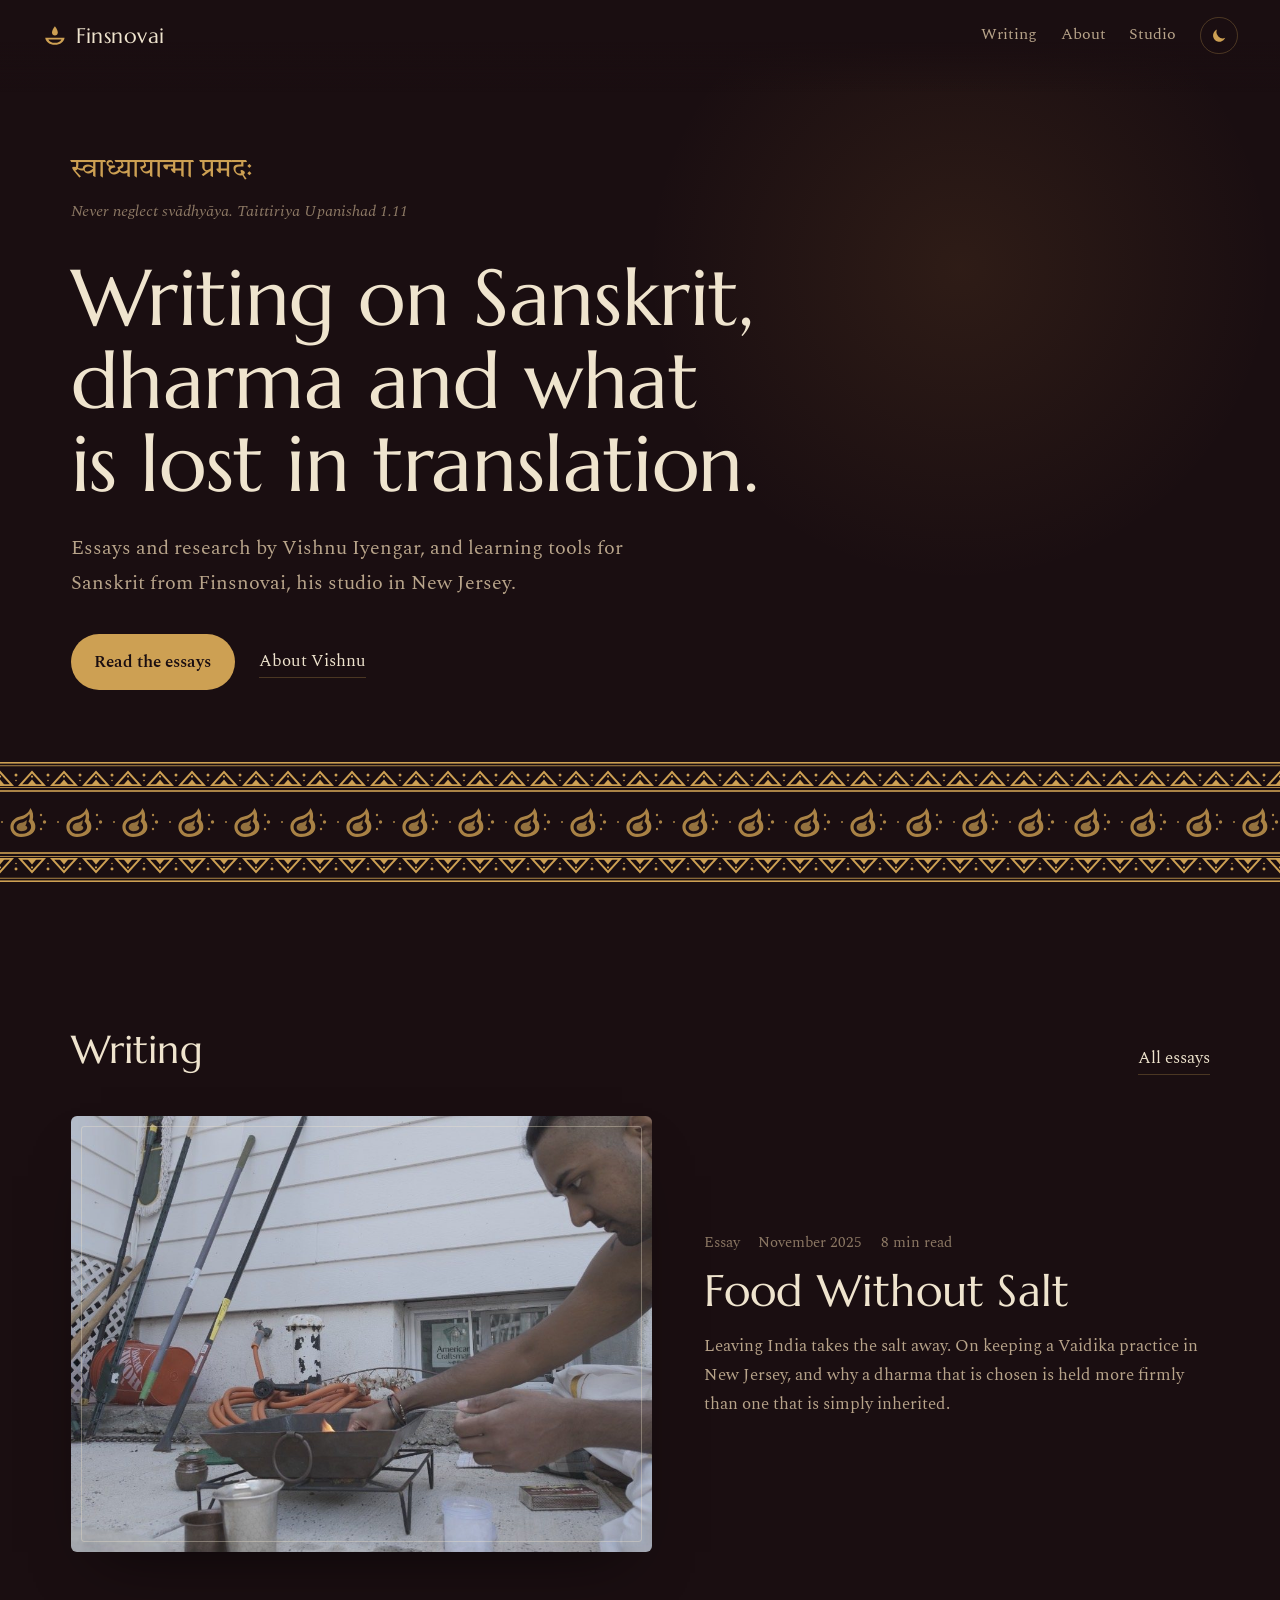
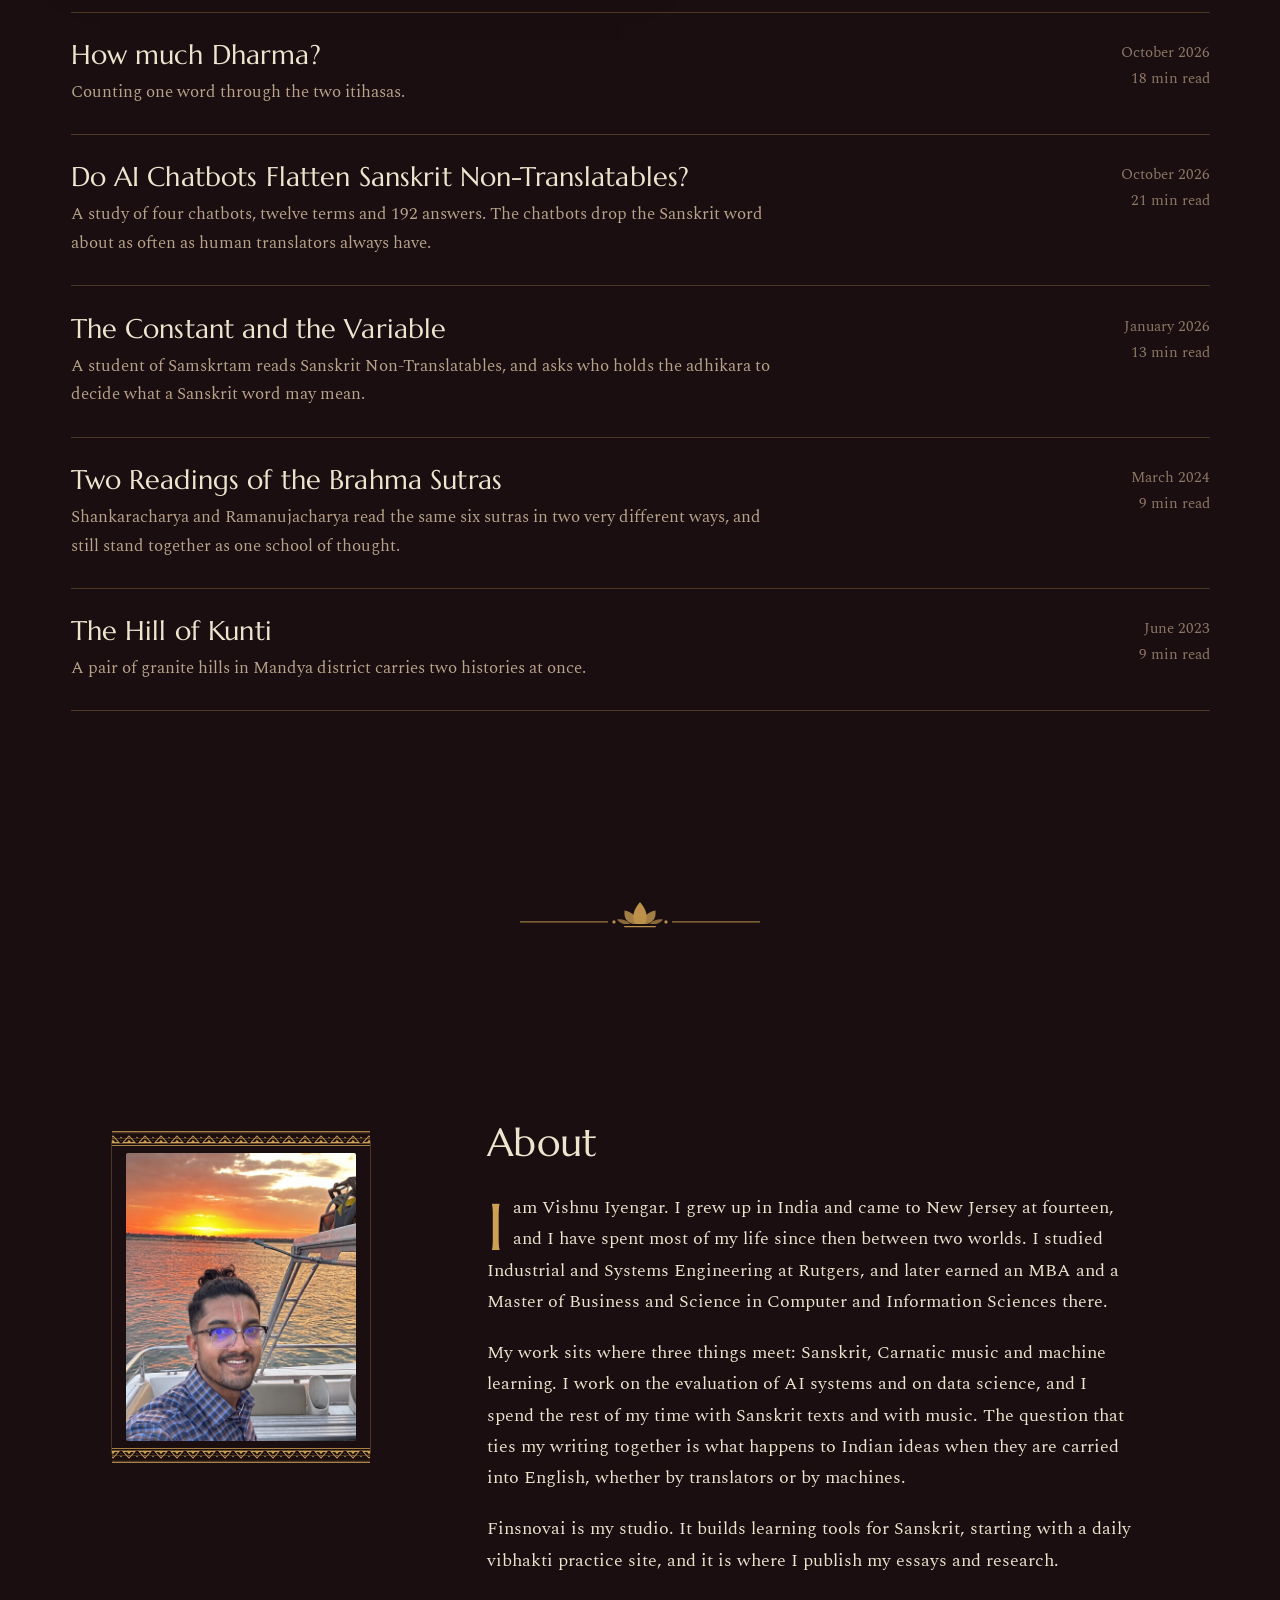
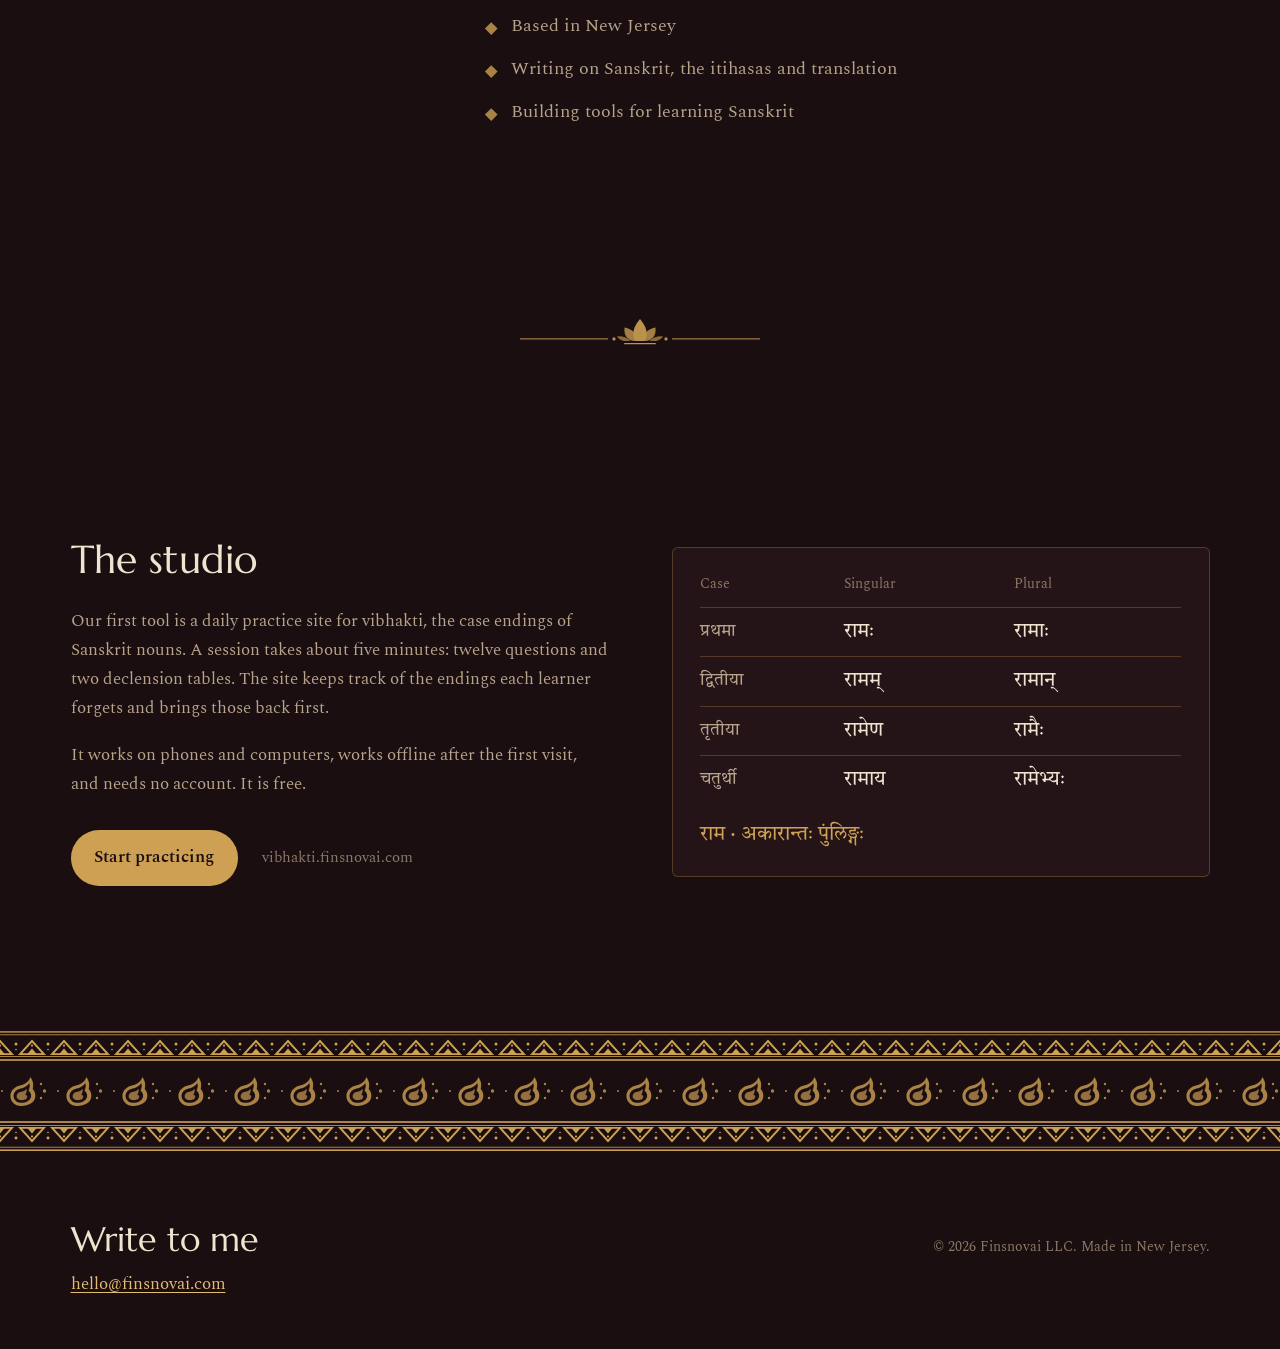
==== commit eb539328: "Update index.html" ====
--- a/index.html
+++ b/index.html
@@ -43,7 +43,7 @@
   <section class="hero" aria-labelledby="hero-title">
     <div class="wrap hero__inner" data-hero>
       <p class="hero__sloka" lang="sa" data-reveal>स्वाध्यायान्मा प्रमदः</p>
-      <p class="hero__gloss" data-reveal data-reveal-delay="120">Never neglect your own study. Taittiriya Upanishad 1.11</p>
+      <p class="hero__gloss" data-reveal data-reveal-delay="120">Never neglect <em>svādhyāya</em>. Taittiriya Upanishad 1.11</p>
       <h1 id="hero-title" data-reveal data-reveal-delay="220">Writing on Sanskrit, dharma and what is lost in translation.</h1>
       <p class="hero__lede" data-reveal data-reveal-delay="360">Essays and research by Vishnu Iyengar, and learning tools for Sanskrit from Finsnovai, his studio in New Jersey.</p>
       <div class="actions" data-reveal data-reveal-delay="480">
@@ -80,7 +80,7 @@
         <li class="entry" data-reveal>
           <a href="writing/how-much-dharma/">
             <h3>How much Dharma?</h3>
-            <p>Counting one word through the two itihasas. In Sanskrit, dharma keeps a constant at its centre. In English, only the variable survives.</p>
+            <p>Counting one word through the two itihasas.</p>
             <div class="meta"><span>October 2026</span><br><span>18 min read</span></div>
           </a>
         </li>
@@ -101,14 +101,14 @@
         <li class="entry" data-reveal>
           <a href="writing/two-readings-of-the-brahma-sutras/">
             <h3>Two Readings of the Brahma Sutras</h3>
-            <p>Shankaracharya and Ramanujacharya read the same six sutras in two very different ways, and still stand together as one tradition.</p>
+            <p>Shankaracharya and Ramanujacharya read the same six sutras in two very different ways, and still stand together as one school of thought.</p>
             <div class="meta"><span>March 2024</span><br><span>9 min read</span></div>
           </a>
         </li>
         <li class="entry" data-reveal>
           <a href="writing/the-hill-of-kunti/">
             <h3>The Hill of Kunti</h3>
-            <p>A pair of granite hills in Mandya district carries two histories at once, one dug out of the ground and one told by the town below.</p>
+            <p>A pair of granite hills in Mandya district carries two histories at once.</p>
             <div class="meta"><span>June 2023</span><br><span>9 min read</span></div>
           </a>
         </li>
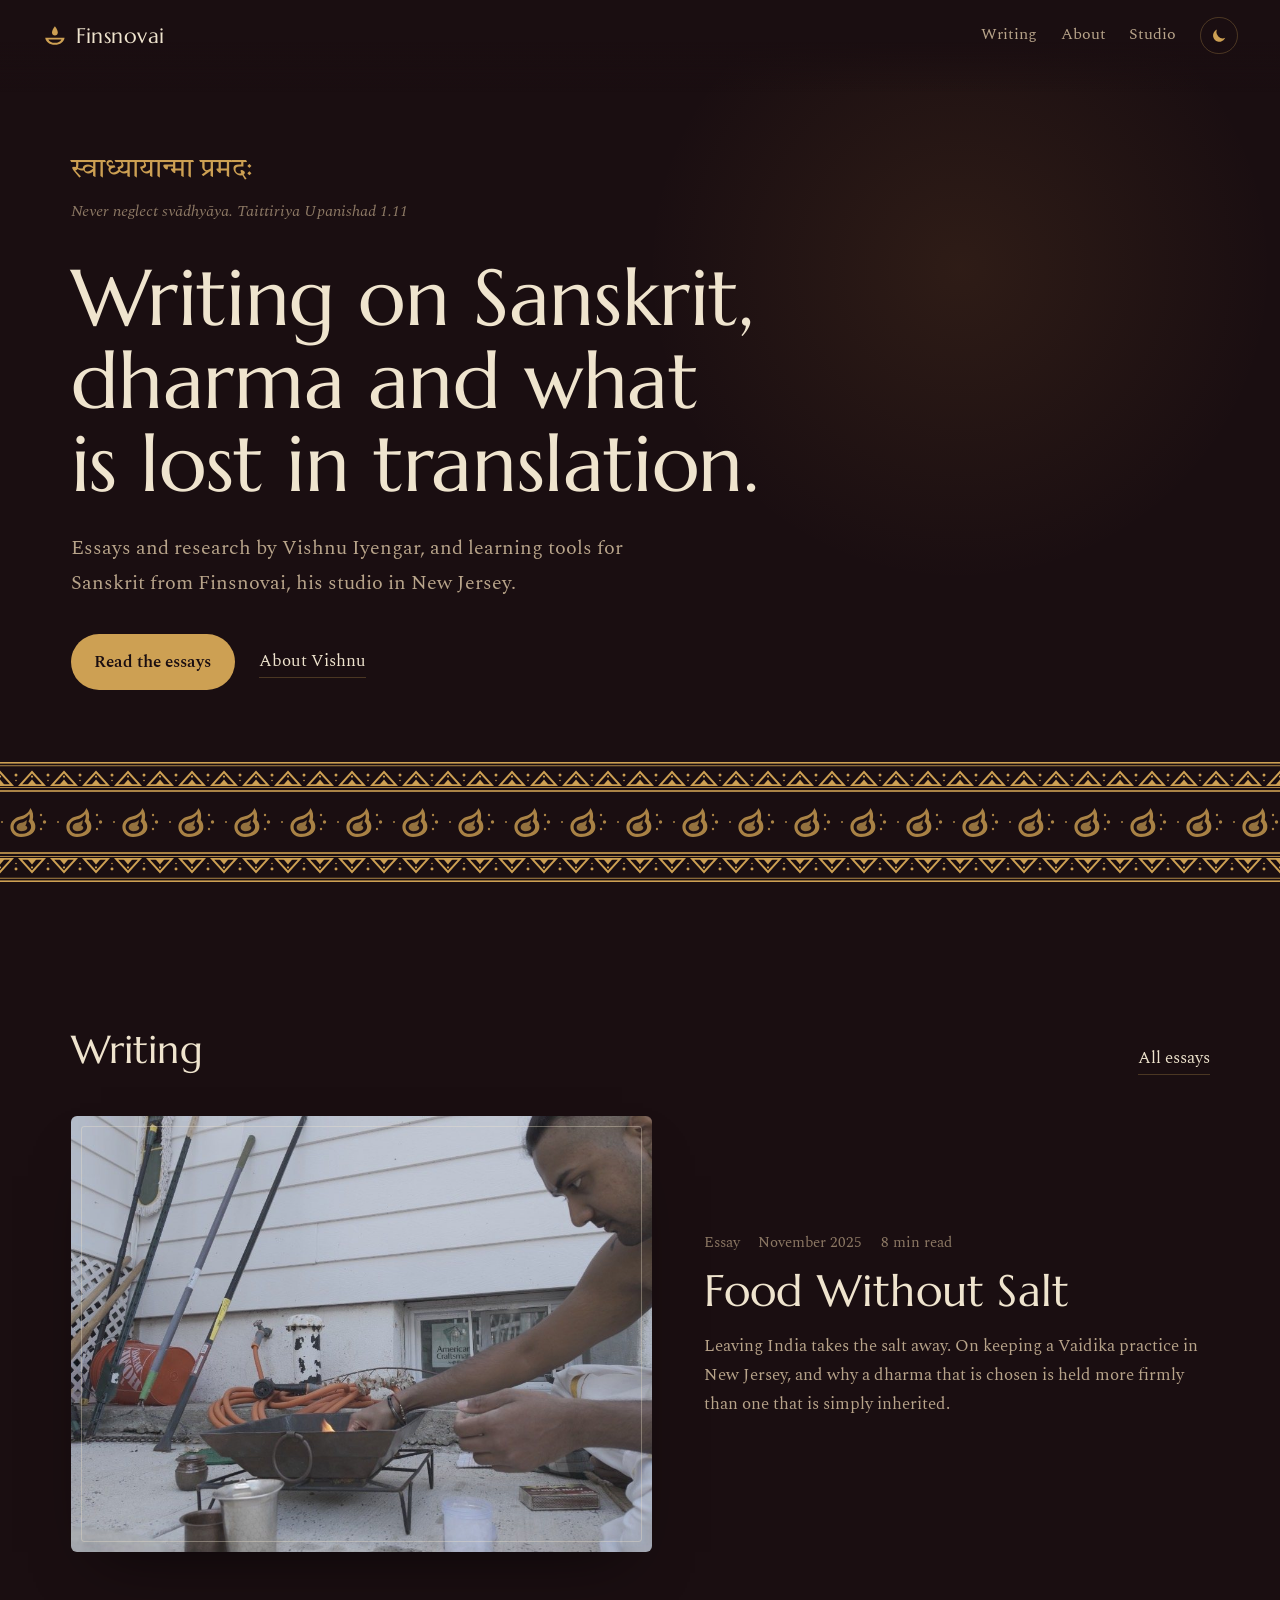
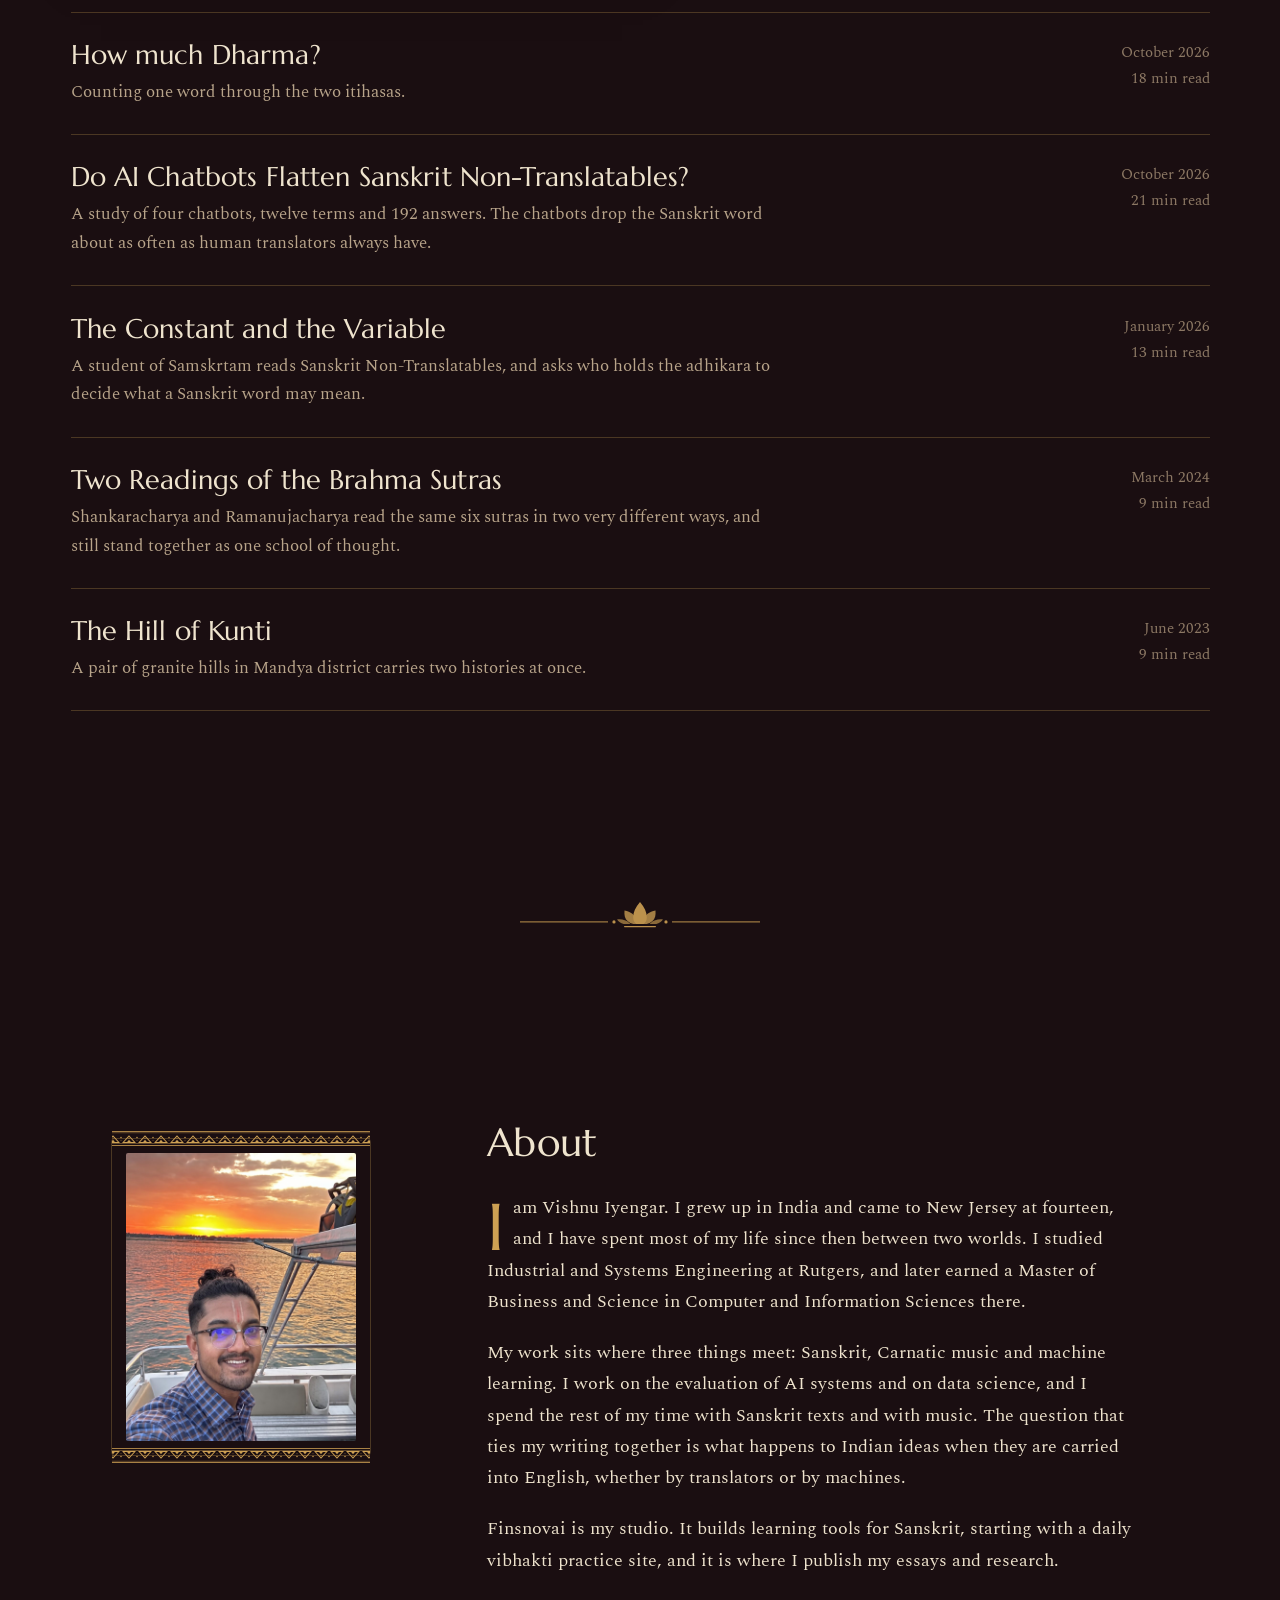
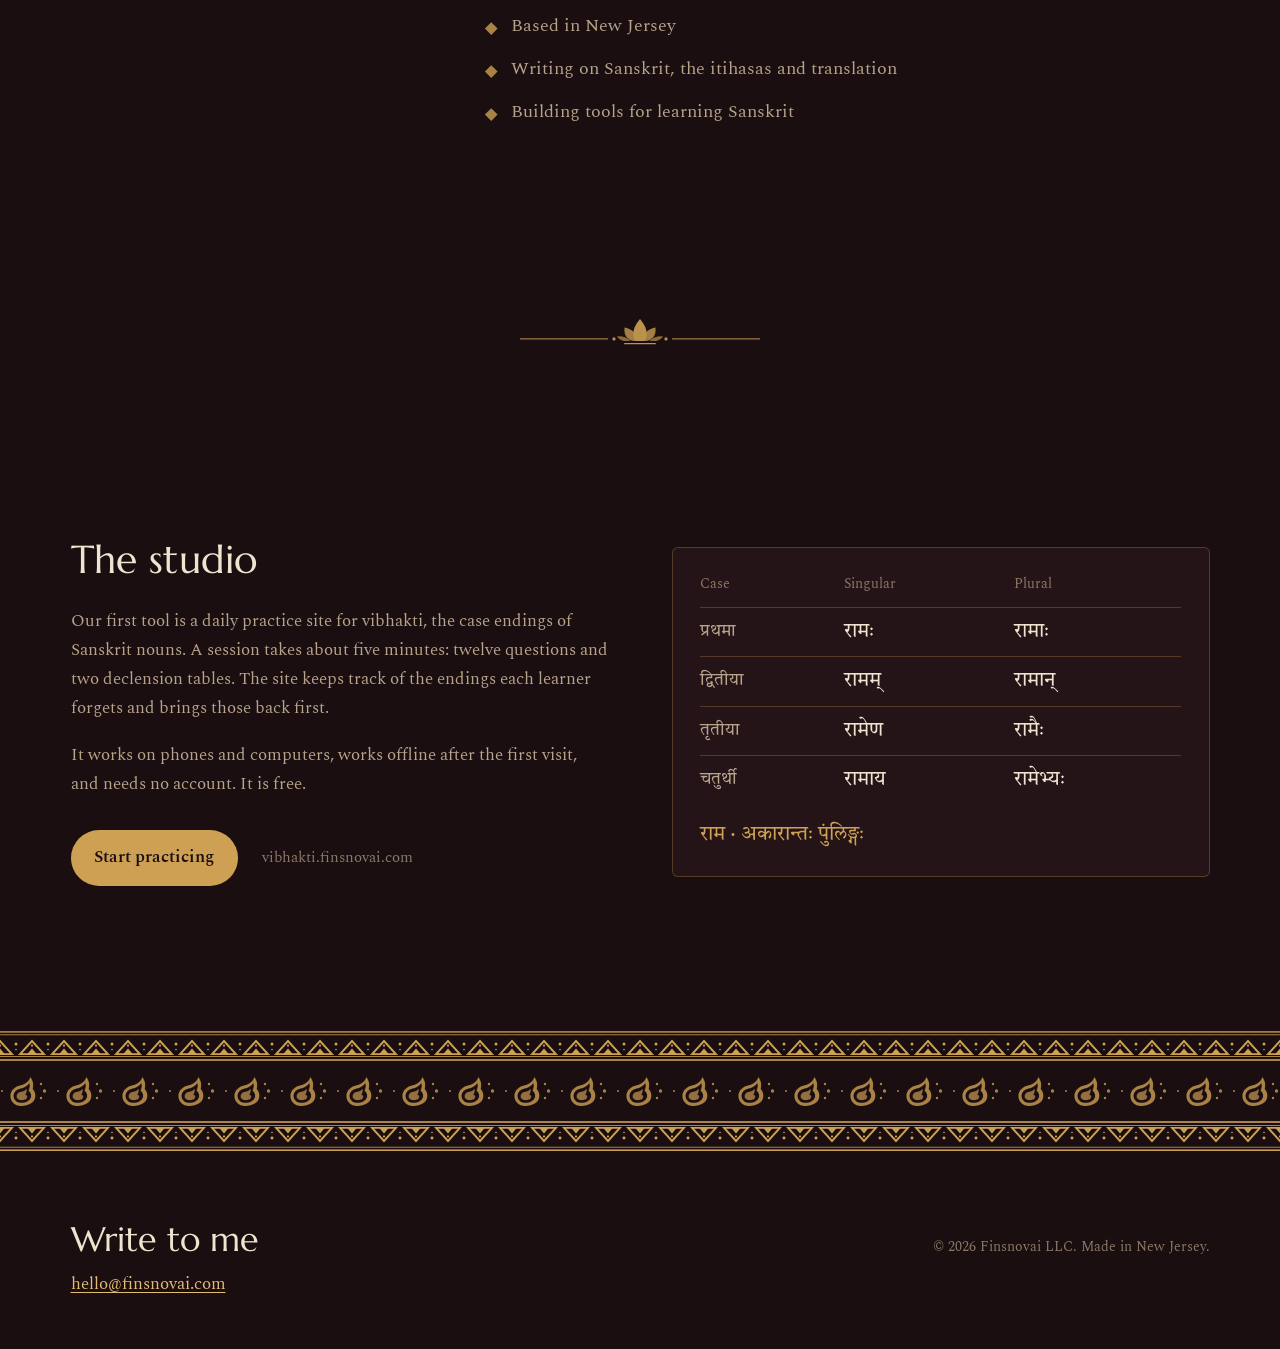
==== commit f3699a62: "Update index.html" ====
--- a/index.html
+++ b/index.html
@@ -129,7 +129,7 @@
       </figure>
       <div class="about__body measure">
         <h2 id="about-title" data-reveal>About</h2>
-        <p data-reveal>I am Vishnu Iyengar. I grew up in India and came to New Jersey at fourteen, and I have spent most of my life since then between two worlds. I studied Industrial and Systems Engineering at Rutgers, and later earned an MBA and a Master of Business and Science in Computer and Information Sciences there.</p>
+        <p data-reveal>I am Vishnu Iyengar. I grew up in India and came to New Jersey at fourteen, and I have spent most of my life since then between two worlds. I studied Industrial and Systems Engineering at Rutgers, and later earned a Master of Business and Science in Computer and Information Sciences there.</p>
         <p data-reveal>My work sits where three things meet: Sanskrit, Carnatic music and machine learning. I work on the evaluation of AI systems and on data science, and I spend the rest of my time with Sanskrit texts and with music. The question that ties my writing together is what happens to Indian ideas when they are carried into English, whether by translators or by machines.</p>
         <p data-reveal>Finsnovai is my studio. It builds learning tools for Sanskrit, starting with a daily vibhakti practice site, and it is where I publish my essays and research.</p>
         <ul class="facts" data-reveal>
